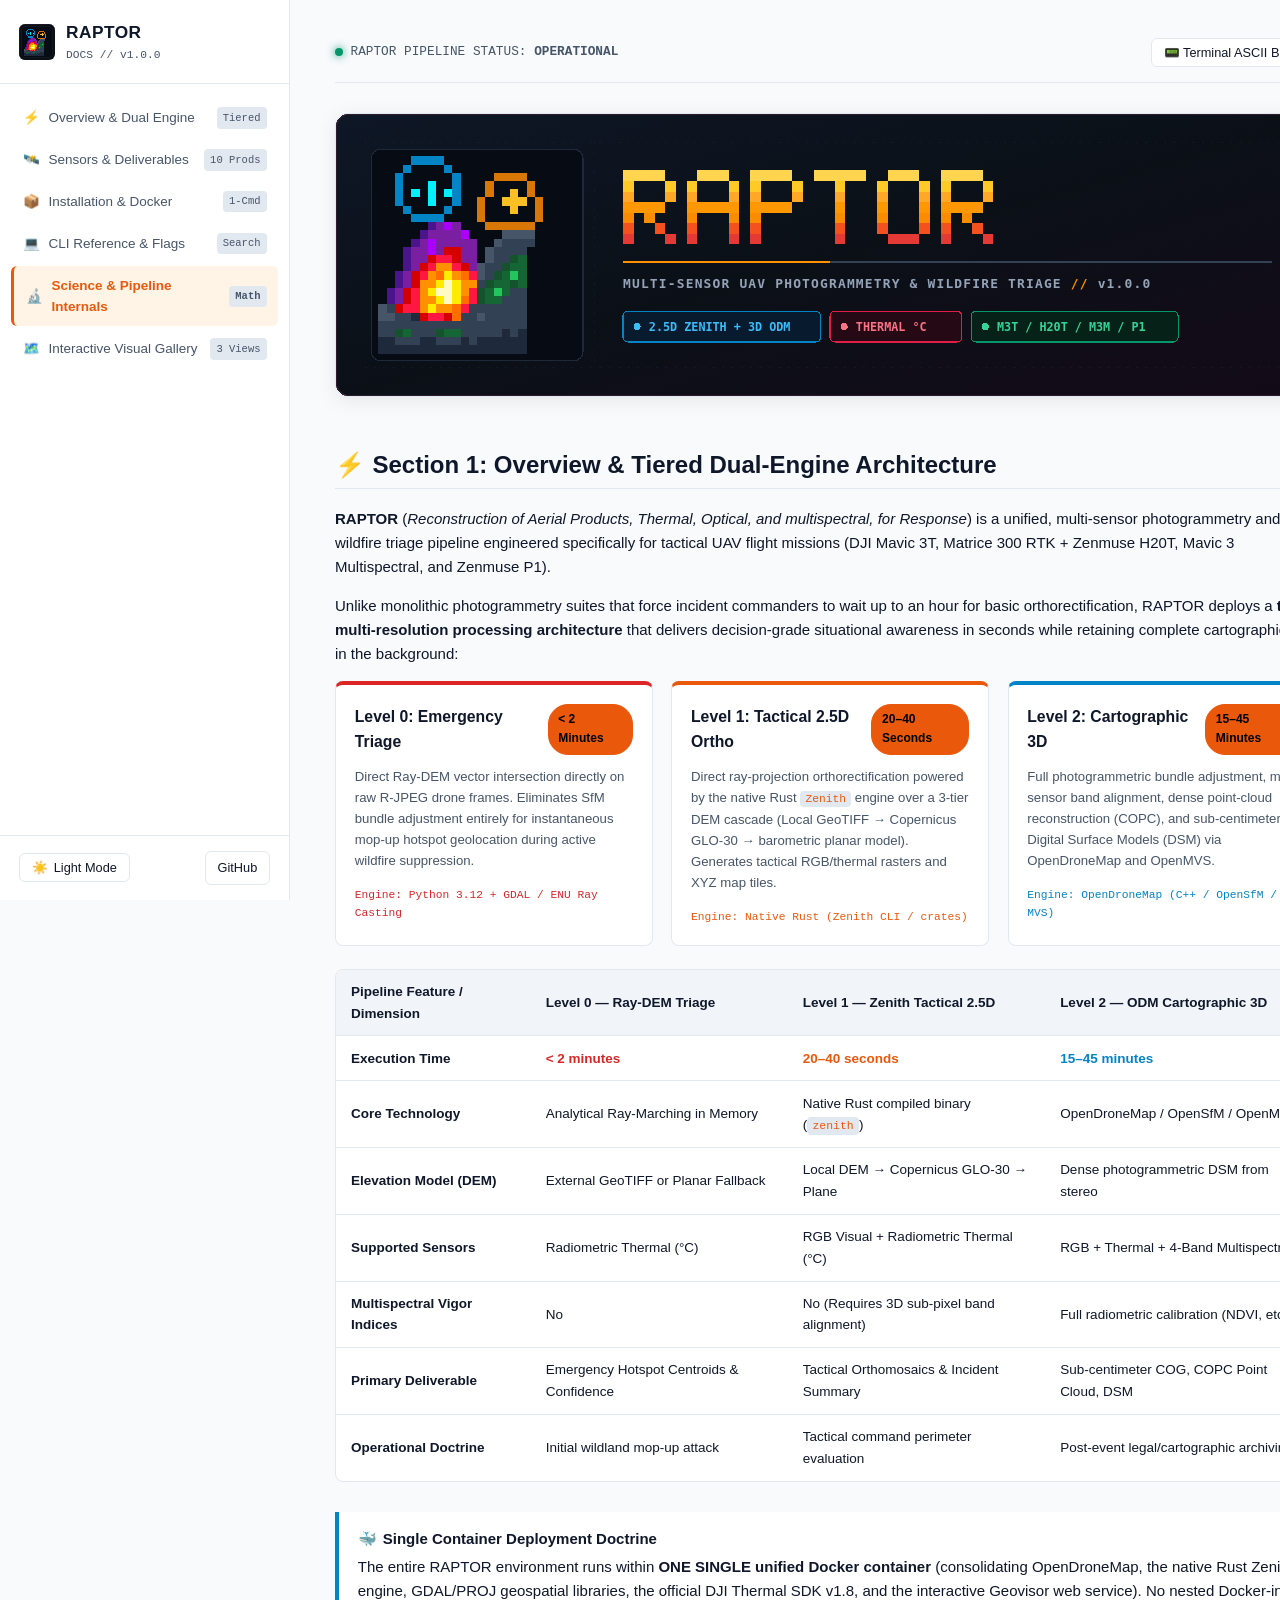
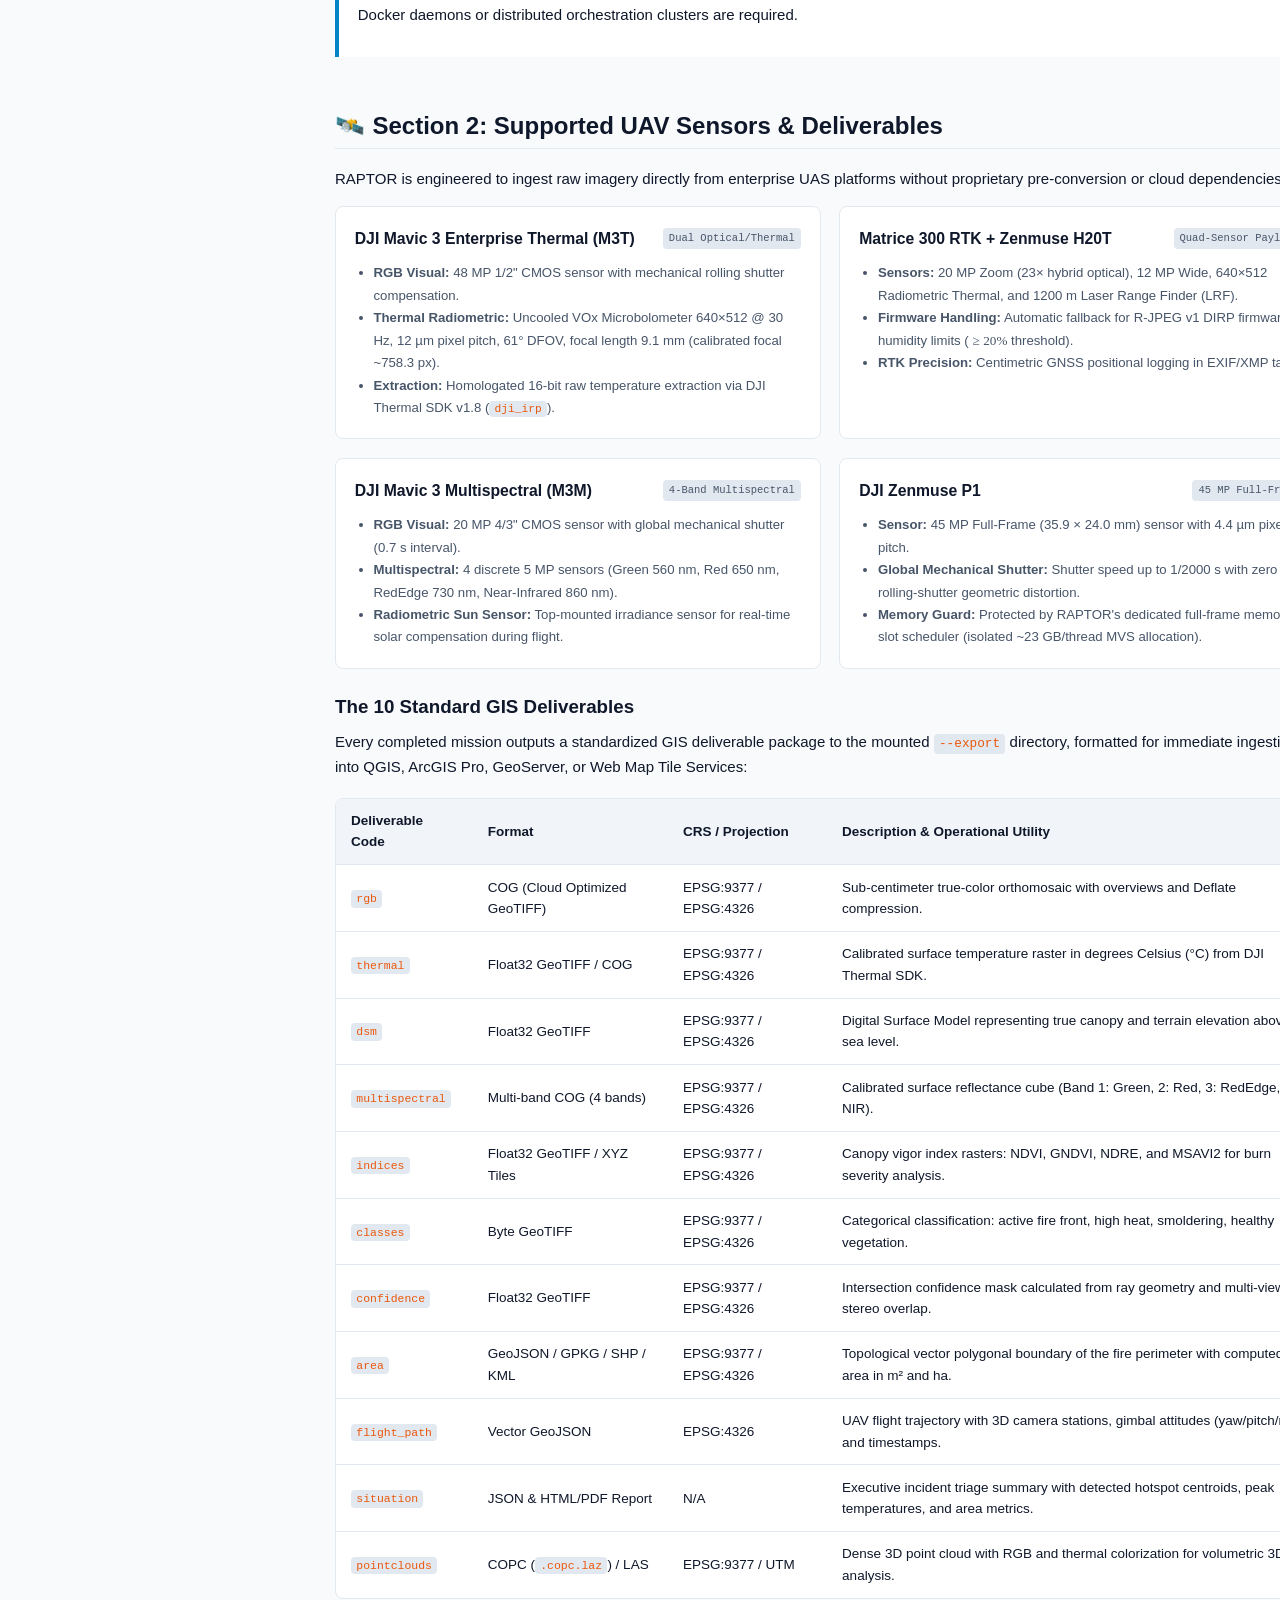
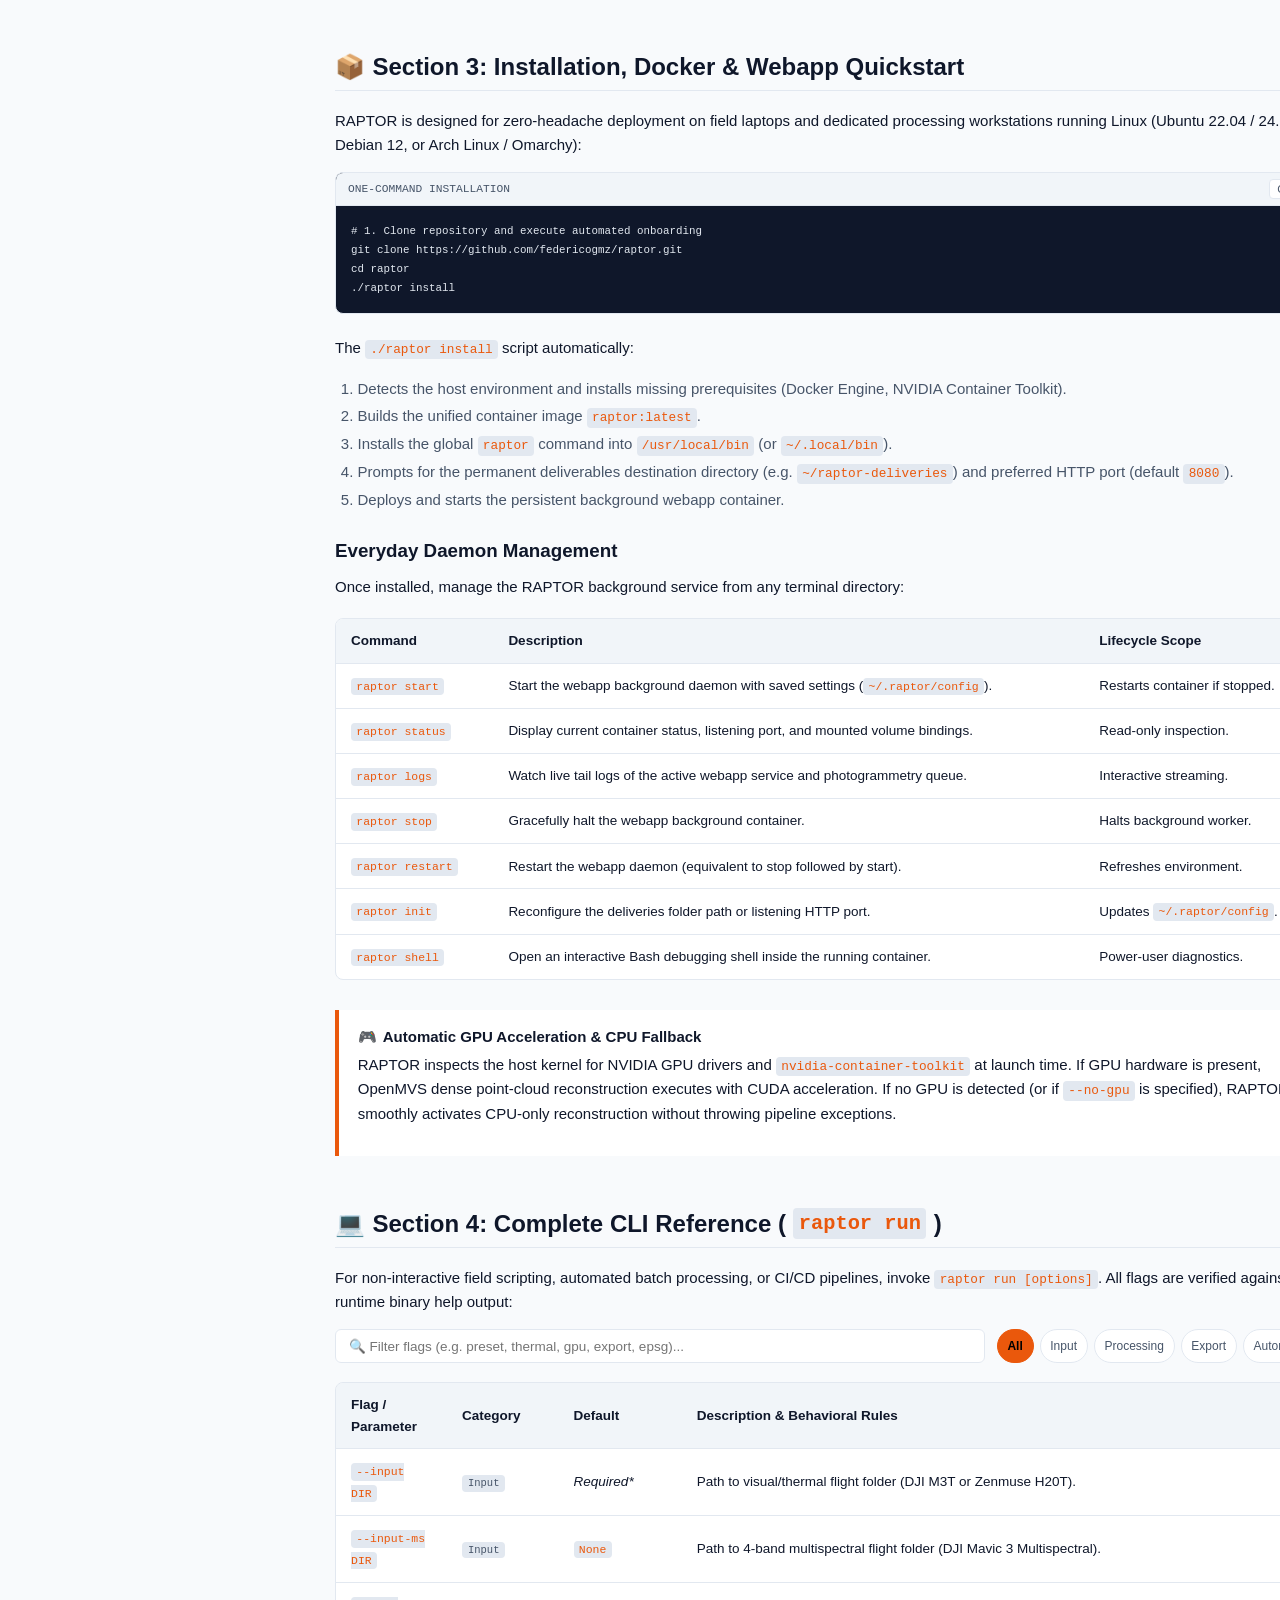
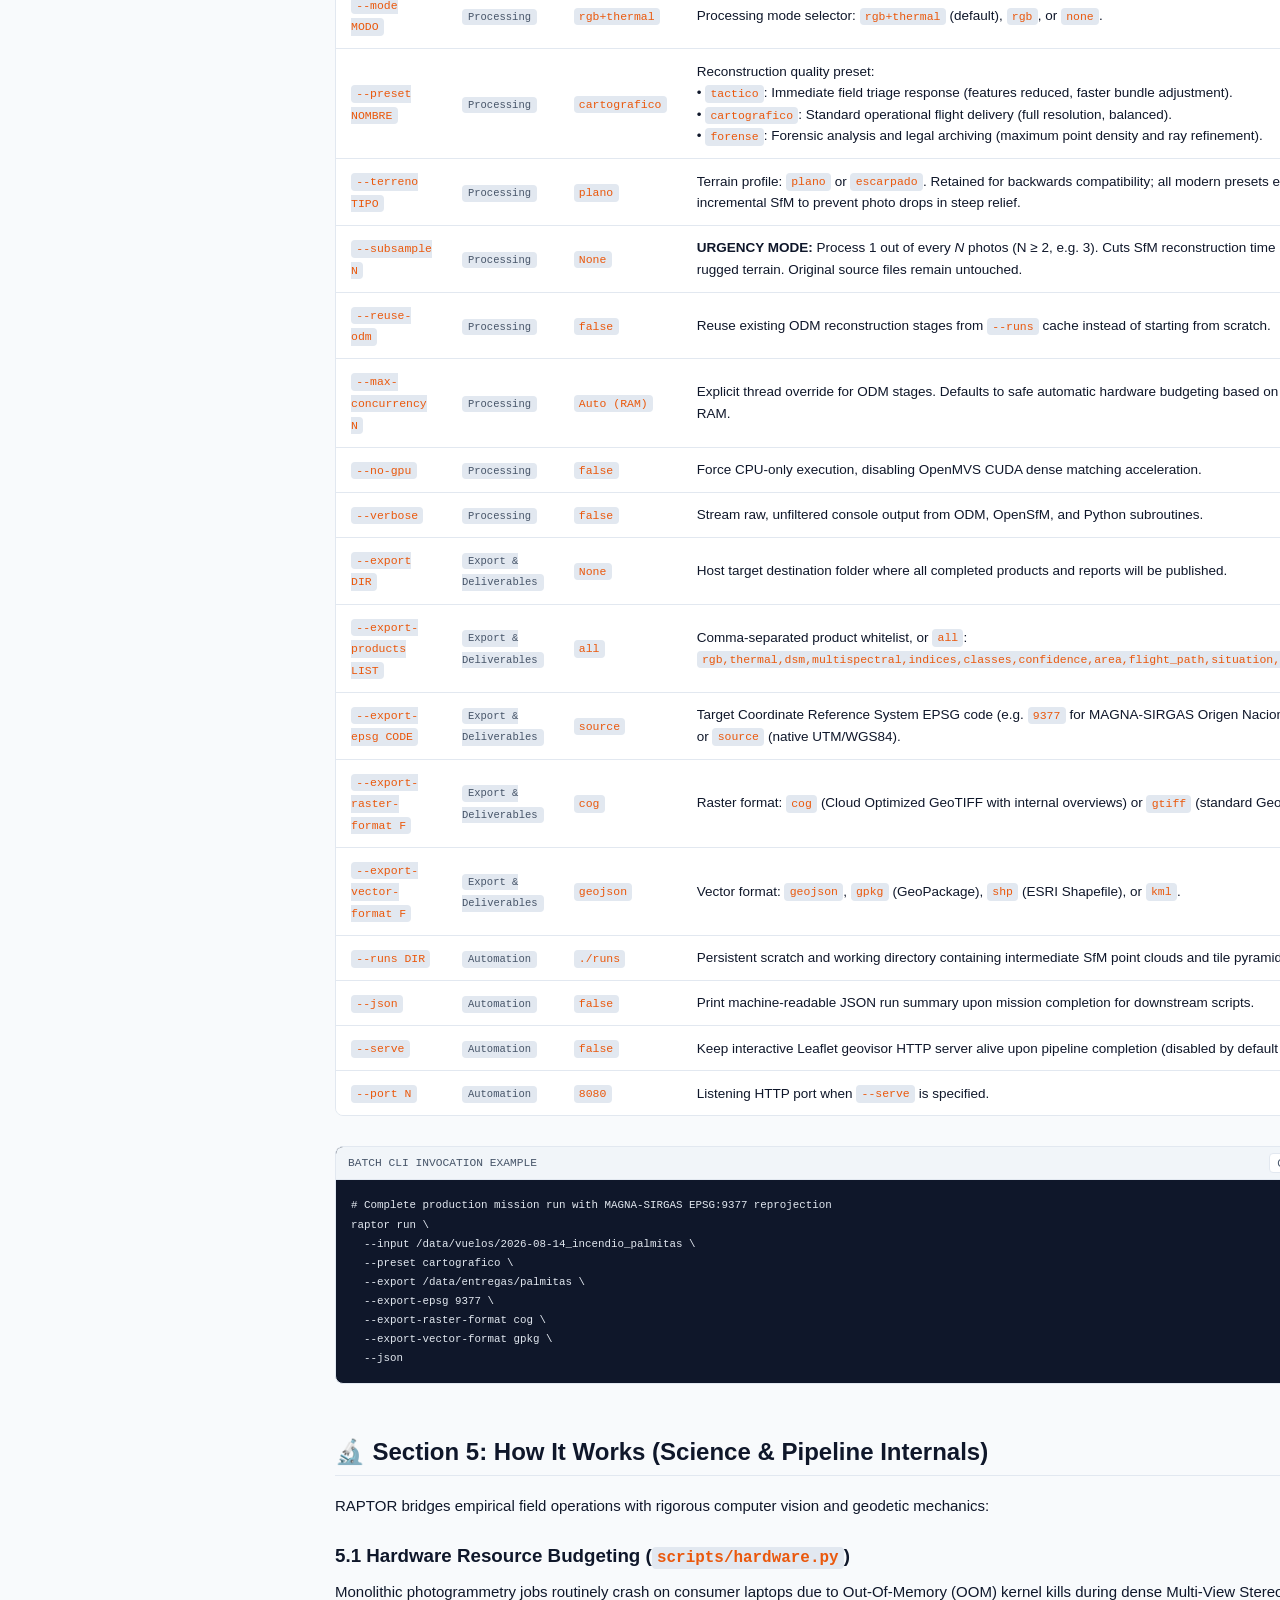
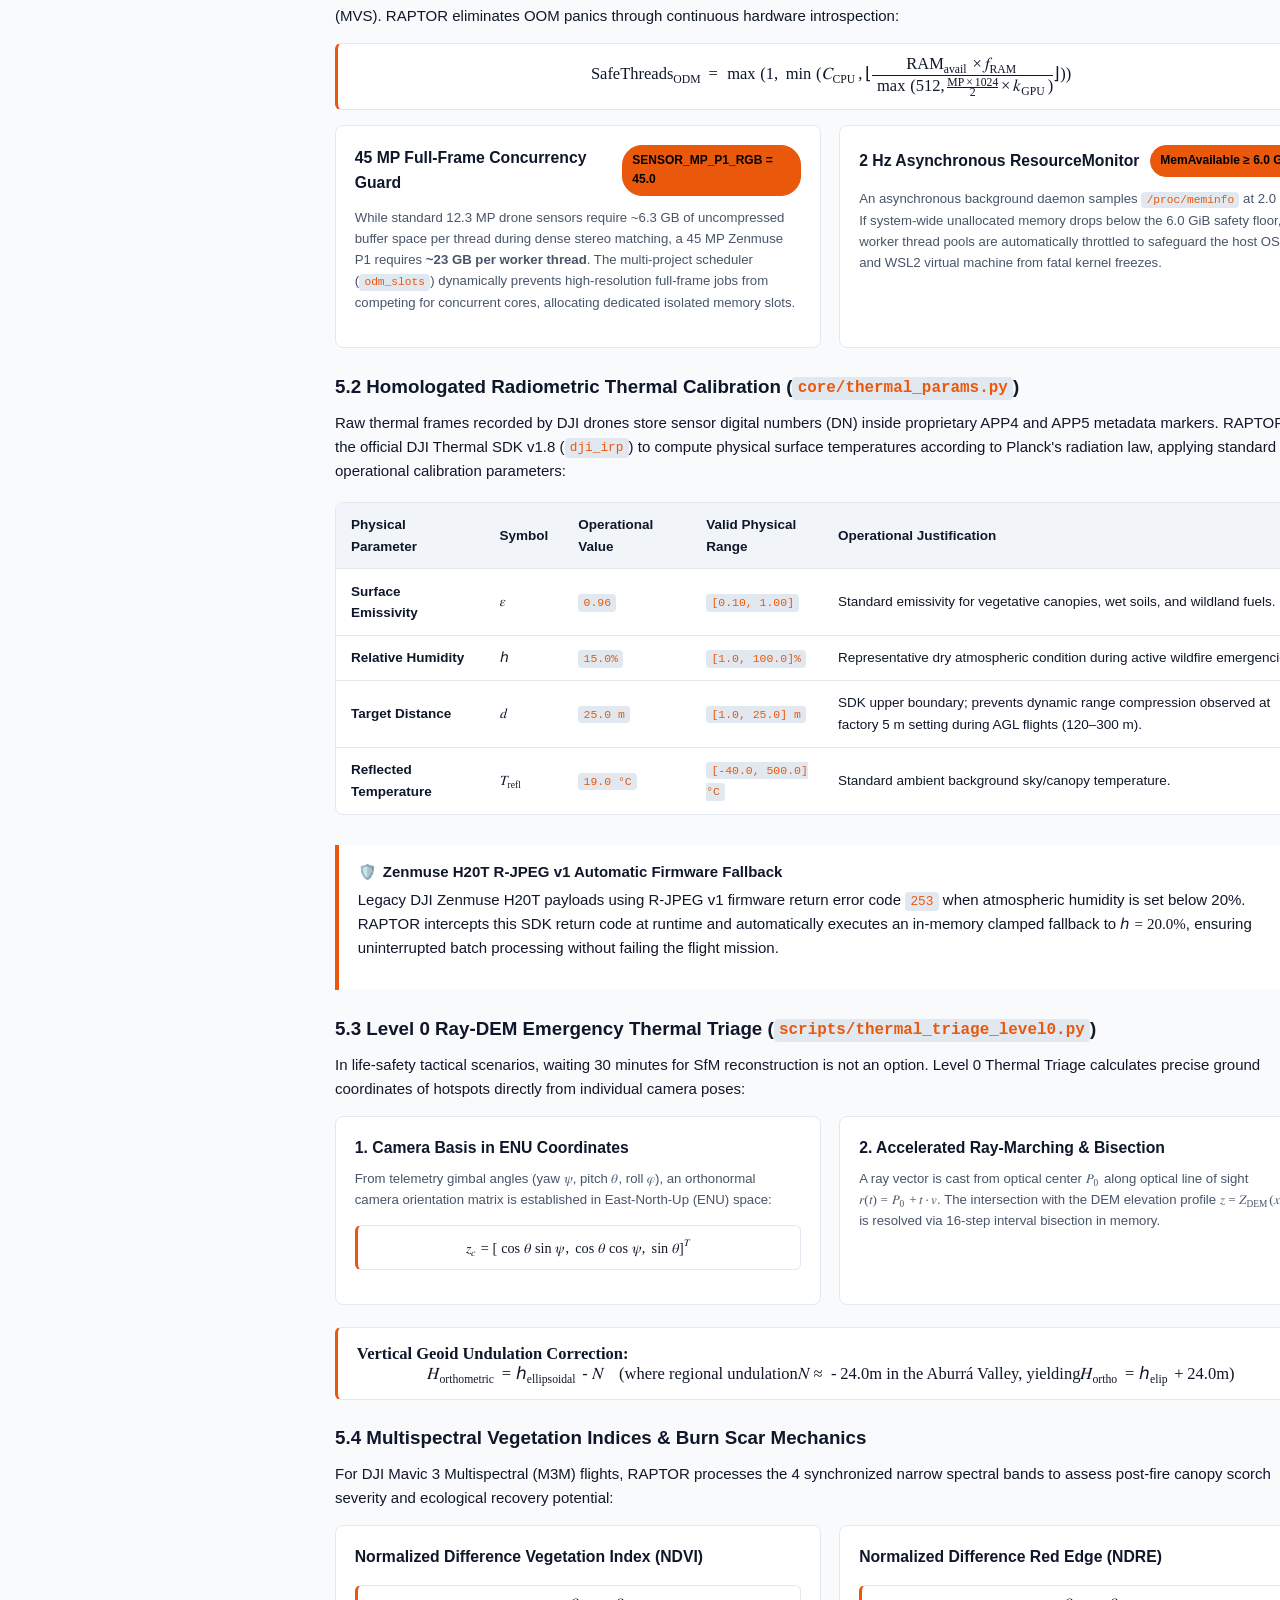
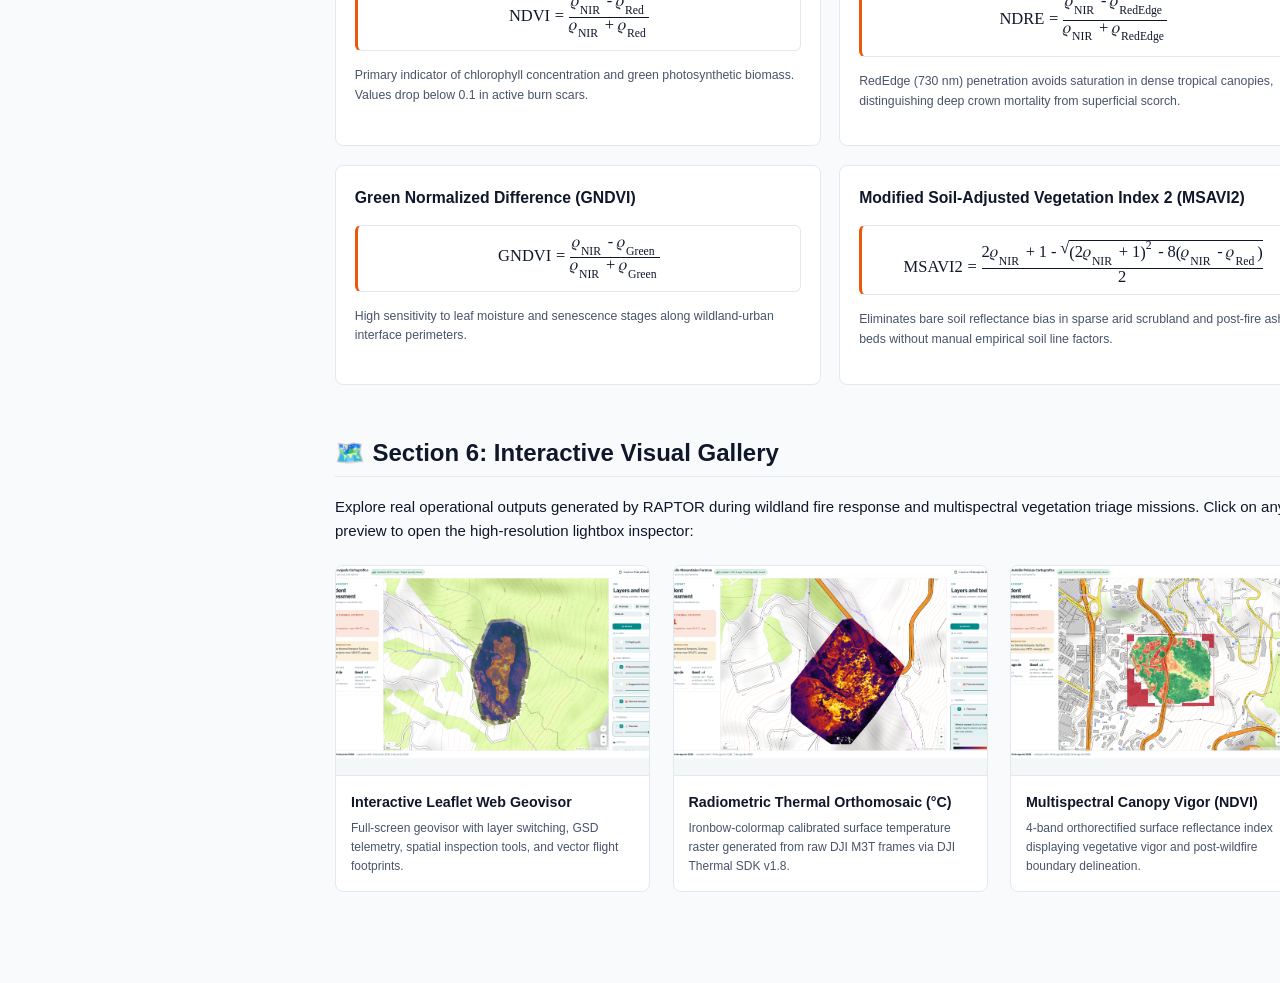
==== docs/index.html @ 7b0ccd01 "feat(docs): add pixel-art SVG/ASCII branding and interactive GitHub Pages documentation site" ====
<!DOCTYPE html>
<html lang="en" data-theme="dark">
<head>
  <meta charset="UTF-8">
  <meta name="viewport" content="width=device-width, initial-scale=1.0">
  <title>RAPTOR Documentation // Multi-Sensor UAV Photogrammetry &amp; Wildfire Triage</title>
  <meta name="description" content="Publication-grade documentation for RAPTOR: Tiered dual-engine UAV photogrammetry (2.5D Zenith &amp; 3D ODM) for thermal triage, multispectral indices, and cartographic deliverables.">
  <link rel="icon" type="image/svg+xml" href="./assets/icon.svg">

  <!-- OpenGraph Metadata -->
  <meta property="og:title" content="RAPTOR Photogrammetry &amp; Wildfire Triage Pipeline">
  <meta property="og:description" content="Tiered photogrammetry pipeline: Level 0 Triage (<2 min), Level 1 Tactical 2.5D Zenith (30s), Level 2 Cartographic 3D ODM (15-45 min).">
  <meta property="og:image" content="./assets/logo.svg">
  <meta property="og:type" content="website">

  <!-- Prevent Theme FOUC -->
  <script>
    (function() {
      const savedTheme = localStorage.getItem('raptor-theme');
      if (savedTheme === 'light' || savedTheme === 'dark') {
        document.documentElement.setAttribute('data-theme', savedTheme);
      } else if (window.matchMedia && window.matchMedia('(prefers-color-scheme: light)').matches) {
        document.documentElement.setAttribute('data-theme', 'light');
      }
    })();
  </script>

  <style>
    /* CSS Variables & Design System */
    :root[data-theme="dark"] {
      --bg: #0b1017;
      --bg-surface: #111827;
      --bg-surface-elevated: #1a2436;
      --bg-code: #070c14;
      --border: #243042;
      --border-accent: #ff9100;
      --border-focus: #38bdf8;
      --text: #f1f5f9;
      --text-muted: #94a3b8;
      --text-dim: #64748b;
      --accent-orange: #ff9100;
      --accent-crimson: #ff1744;
      --accent-cyan: #38bdf8;
      --accent-green: #10b981;
      --accent-purple: #c084fc;
      --badge-bg: #1e293b;
      --shadow: 0 4px 20px rgba(0, 0, 0, 0.4);
    }
    :root[data-theme="light"] {
      --bg: #f8fafc;
      --bg-surface: #ffffff;
      --bg-surface-elevated: #f1f5f9;
      --bg-code: #0f172a;
      --border: #e2e8f0;
      --border-accent: #ea580c;
      --border-focus: #0284c7;
      --text: #0f172a;
      --text-muted: #475569;
      --text-dim: #94a3b8;
      --accent-orange: #ea580c;
      --accent-crimson: #dc2626;
      --accent-cyan: #0284c7;
      --accent-green: #059669;
      --accent-purple: #9333ea;
      --badge-bg: #e2e8f0;
      --shadow: 0 4px 20px rgba(0, 0, 0, 0.08);
    }

    * { box-sizing: border-box; margin: 0; padding: 0; }
    html { scroll-behavior: smooth; font-size: 15px; }
    body {
      background-color: var(--bg);
      color: var(--text);
      font-family: -apple-system, BlinkMacSystemFont, "Segoe UI", Roboto, Helvetica, Arial, sans-serif;
      line-height: 1.6;
      display: flex;
      min-height: 100vh;
      transition: background-color 0.2s ease, color 0.2s ease;
    }

    /* Layout */
    .sidebar {
      width: 290px;
      flex-shrink: 0;
      background: var(--bg-surface);
      border-right: 1px solid var(--border);
      position: sticky;
      top: 0;
      height: 100vh;
      overflow-y: auto;
      display: flex;
      flex-direction: column;
      z-index: 100;
    }
    .sidebar-header {
      padding: 1.25rem;
      border-bottom: 1px solid var(--border);
      display: flex;
      align-items: center;
      gap: 0.75rem;
    }
    .sidebar-logo { width: 36px; height: 36px; border-radius: 6px; }
    .sidebar-title { font-weight: 800; font-size: 1.15rem; letter-spacing: 0.5px; }
    .sidebar-subtitle { font-size: 0.75rem; color: var(--text-muted); font-family: monospace; }
    
    .nav-links { list-style: none; padding: 1rem 0.75rem; flex-grow: 1; }
    .nav-item { margin-bottom: 0.25rem; }
    .nav-link {
      display: flex;
      align-items: center;
      gap: 0.6rem;
      padding: 0.55rem 0.75rem;
      color: var(--text-muted);
      text-decoration: none;
      border-radius: 6px;
      font-size: 0.9rem;
      font-weight: 500;
      transition: all 0.15s ease;
    }
    .nav-link:hover { color: var(--text); background: var(--bg-surface-elevated); }
    .nav-link.active {
      color: var(--accent-orange);
      background: rgba(255, 145, 0, 0.1);
      font-weight: 600;
      border-left: 3px solid var(--accent-orange);
    }
    .nav-badge {
      margin-left: auto;
      font-size: 0.7rem;
      font-family: monospace;
      padding: 0.15rem 0.4rem;
      border-radius: 4px;
      background: var(--badge-bg);
      color: var(--text-muted);
    }

    .sidebar-footer {
      padding: 1rem 1.25rem;
      border-top: 1px solid var(--border);
      display: flex;
      align-items: center;
      justify-content: space-between;
    }

    .main-content {
      flex-grow: 1;
      max-width: 1080px;
      padding: 2.5rem 3rem 5rem;
      margin: 0 auto;
    }

    /* Top Navigation bar */
    .top-toolbar {
      display: flex;
      justify-content: space-between;
      align-items: center;
      margin-bottom: 2rem;
      padding-bottom: 1rem;
      border-bottom: 1px solid var(--border);
    }
    .status-indicator {
      display: flex;
      align-items: center;
      gap: 0.5rem;
      font-size: 0.85rem;
      font-family: monospace;
      color: var(--text-muted);
    }
    .status-dot {
      width: 8px;
      height: 8px;
      border-radius: 50%;
      background: var(--accent-green);
      box-shadow: 0 0 8px var(--accent-green);
    }
    .btn-group { display: flex; gap: 0.5rem; }
    .btn {
      padding: 0.4rem 0.8rem;
      font-size: 0.85rem;
      border-radius: 6px;
      border: 1px solid var(--border);
      background: var(--bg-surface);
      color: var(--text);
      cursor: pointer;
      display: inline-flex;
      align-items: center;
      gap: 0.4rem;
      font-family: inherit;
      transition: all 0.15s ease;
    }
    .btn:hover { background: var(--bg-surface-elevated); border-color: var(--text-muted); }
    .btn-primary { background: var(--accent-orange); color: #000; border-color: var(--accent-orange); font-weight: 600; }
    .btn-primary:hover { background: #ffaa33; }

    /* Hero Section */
    .hero-banner {
      margin-bottom: 2.5rem;
      position: relative;
    }
    .hero-view-switcher {
      position: absolute;
      top: 12px;
      right: 12px;
      z-index: 10;
    }
    .hero-svg-container img {
      width: 100%;
      height: auto;
      border-radius: 12px;
      border: 1px solid var(--border);
      display: block;
      box-shadow: var(--shadow);
    }
    .hero-ascii-container {
      display: none;
      background: var(--bg-code);
      color: #38bdf8;
      border-radius: 12px;
      padding: 1.25rem;
      border: 1px solid var(--border);
      overflow-x: auto;
      font-family: "JetBrains Mono", ui-monospace, SFMono-Regular, monospace;
      font-size: 0.82rem;
      line-height: 1.25;
      box-shadow: var(--shadow);
    }

    /* Headings & Typography */
    h1, h2, h3, h4 { color: var(--text); font-weight: 700; line-height: 1.3; }
    h1 { font-size: 2.2rem; margin-bottom: 0.5rem; }
    h2 { font-size: 1.6rem; margin-top: 3.5rem; margin-bottom: 1.2rem; padding-bottom: 0.5rem; border-bottom: 1px solid var(--border); display: flex; align-items: center; gap: 0.5rem; }
    h3 { font-size: 1.25rem; margin-top: 1.75rem; margin-bottom: 0.75rem; }
    p { margin-bottom: 1rem; color: var(--text); }
    a { color: var(--accent-cyan); text-decoration: none; }
    a:hover { text-decoration: underline; }

    /* Cards & Grids */
    .grid-2 { display: grid; grid-template-columns: repeat(auto-fit, minmax(320px, 1fr)); gap: 1.25rem; margin-bottom: 1.5rem; }
    .grid-3 { display: grid; grid-template-columns: repeat(auto-fit, minmax(260px, 1fr)); gap: 1.25rem; margin-bottom: 1.5rem; }
    .grid-4 { display: grid; grid-template-columns: repeat(auto-fit, minmax(220px, 1fr)); gap: 1rem; margin-bottom: 1.5rem; }

    .card {
      background: var(--bg-surface);
      border: 1px solid var(--border);
      border-radius: 8px;
      padding: 1.25rem;
      transition: transform 0.15s ease, border-color 0.15s ease;
    }
    .card:hover { border-color: var(--border-accent); }
    .card-header {
      display: flex;
      align-items: center;
      justify-content: space-between;
      margin-bottom: 0.75rem;
    }
    .card-title { font-weight: 700; font-size: 1.05rem; }

    /* Tables */
    .table-container {
      overflow-x: auto;
      margin: 1.25rem 0 2rem;
      border: 1px solid var(--border);
      border-radius: 8px;
      background: var(--bg-surface);
    }
    table { width: 100%; border-collapse: collapse; text-align: left; font-size: 0.9rem; }
    th {
      background: var(--bg-surface-elevated);
      color: var(--text);
      font-weight: 600;
      padding: 0.75rem 1rem;
      border-bottom: 1px solid var(--border);
    }
    td { padding: 0.75rem 1rem; border-bottom: 1px solid var(--border); color: var(--text); }
    tr:last-child td { border-bottom: none; }
    tr:hover td { background: rgba(255, 145, 0, 0.03); }

    /* Code Blocks & Terminal */
    .code-block {
      background: var(--bg-code);
      border: 1px solid var(--border);
      border-radius: 8px;
      margin: 1rem 0 1.5rem;
      overflow: hidden;
      position: relative;
    }
    .code-header {
      background: var(--bg-surface-elevated);
      padding: 0.4rem 0.8rem;
      display: flex;
      justify-content: space-between;
      align-items: center;
      border-bottom: 1px solid var(--border);
      font-family: monospace;
      font-size: 0.75rem;
      color: var(--text-muted);
    }
    pre {
      padding: 1rem;
      overflow-x: auto;
      font-family: "JetBrains Mono", ui-monospace, SFMono-Regular, Menlo, Monaco, Consolas, monospace;
      font-size: 0.85rem;
      line-height: 1.5;
      color: #e2e8f0;
    }
    code {
      font-family: "JetBrains Mono", ui-monospace, SFMono-Regular, Menlo, Monaco, Consolas, monospace;
      font-size: 0.85em;
      background: var(--badge-bg);
      color: var(--accent-orange);
      padding: 0.15rem 0.35rem;
      border-radius: 4px;
    }
    pre code { background: none; color: inherit; padding: 0; }
    .btn-copy {
      padding: 0.2rem 0.5rem;
      font-size: 0.75rem;
      border-radius: 4px;
      border: 1px solid var(--border);
      background: var(--bg-surface);
      color: var(--text-muted);
      cursor: pointer;
    }
    .btn-copy:hover { color: var(--text); border-color: var(--accent-orange); }

    /* Callout Alerts */
    .callout {
      border-left: 4px solid var(--accent-cyan);
      background: var(--bg-surface);
      padding: 1rem 1.25rem;
      border-radius: 0 8px 8px 0;
      margin: 1.25rem 0;
    }
    .callout-warning { border-left-color: var(--accent-orange); }
    .callout-danger { border-left-color: var(--accent-crimson); }
    .callout-title { font-weight: 700; margin-bottom: 0.3rem; display: flex; align-items: center; gap: 0.4rem; }

    /* Interactive CLI Search */
    .cli-filter-bar {
      display: flex;
      flex-wrap: wrap;
      gap: 0.75rem;
      margin-bottom: 1rem;
    }
    .search-input {
      flex-grow: 1;
      min-width: 240px;
      padding: 0.55rem 0.85rem;
      border-radius: 6px;
      border: 1px solid var(--border);
      background: var(--bg-surface);
      color: var(--text);
      font-family: inherit;
      font-size: 0.9rem;
    }
    .search-input:focus { outline: none; border-color: var(--border-focus); }
    .filter-pills { display: flex; gap: 0.4rem; flex-wrap: wrap; }
    .pill {
      padding: 0.35rem 0.65rem;
      font-size: 0.8rem;
      border-radius: 20px;
      border: 1px solid var(--border);
      background: var(--bg-surface);
      color: var(--text-muted);
      cursor: pointer;
      user-select: none;
    }
    .pill.active { background: var(--accent-orange); color: #000; border-color: var(--accent-orange); font-weight: 600; }

    /* Gallery & Lightbox */
    .gallery-grid {
      display: grid;
      grid-template-columns: repeat(auto-fit, minmax(300px, 1fr));
      gap: 1.5rem;
      margin: 1.5rem 0;
    }
    .gallery-card {
      background: var(--bg-surface);
      border: 1px solid var(--border);
      border-radius: 8px;
      overflow: hidden;
      cursor: pointer;
      transition: transform 0.2s ease, box-shadow 0.2s ease;
    }
    .gallery-card:hover { transform: translateY(-3px); box-shadow: var(--shadow); border-color: var(--accent-orange); }
    .gallery-thumb { width: 100%; height: 210px; object-fit: cover; display: block; border-bottom: 1px solid var(--border); }
    .gallery-info { padding: 1rem; }
    .gallery-title { font-weight: 700; font-size: 0.95rem; margin-bottom: 0.3rem; }
    .gallery-desc { font-size: 0.8rem; color: var(--text-muted); }

    /* Lightbox Modal */
    .lightbox-modal {
      display: none;
      position: fixed;
      inset: 0;
      background: rgba(0, 0, 0, 0.92);
      z-index: 999;
      justify-content: center;
      align-items: center;
      padding: 2rem;
    }
    .lightbox-modal.active { display: flex; }
    .lightbox-content { max-width: 90vw; max-height: 85vh; object-fit: contain; border-radius: 6px; box-shadow: 0 0 30px rgba(0,0,0,0.8); }
    .lightbox-close {
      position: absolute;
      top: 1.5rem;
      right: 1.5rem;
      color: #fff;
      font-size: 2rem;
      cursor: pointer;
      background: rgba(255,255,255,0.1);
      border: none;
      width: 44px;
      height: 44px;
      border-radius: 50%;
      display: flex;
      align-items: center;
      justify-content: center;
    }
    .lightbox-nav {
      position: absolute;
      top: 50%;
      transform: translateY(-50%);
      background: rgba(255,255,255,0.1);
      border: none;
      color: #fff;
      font-size: 2rem;
      cursor: pointer;
      width: 50px;
      height: 50px;
      border-radius: 50%;
      display: flex;
      align-items: center;
      justify-content: center;
    }
    .lightbox-prev { left: 1.5rem; }
    .lightbox-next { right: 1.5rem; }

    /* Math Formulas */
    .math-block {
      background: var(--bg-surface);
      border: 1px solid var(--border);
      border-left: 3px solid var(--accent-orange);
      padding: 0.85rem 1.25rem;
      border-radius: 6px;
      margin: 1rem 0;
      font-family: serif;
      font-size: 1.1rem;
      overflow-x: auto;
    }

    /* Responsive */
    @media (max-width: 900px) {
      body { flex-direction: column; }
      .sidebar { width: 100%; height: auto; position: static; }
      .main-content { padding: 1.5rem 1rem; }
    }
  </style>
</head>
<body>

  <!-- Sticky Sidebar Navigation -->
  <aside class="sidebar">
    <div class="sidebar-header">
      <img src="./assets/icon.svg" alt="RAPTOR Icon" class="sidebar-logo">
      <div>
        <div class="sidebar-title">RAPTOR</div>
        <div class="sidebar-subtitle">DOCS // v1.0.0</div>
      </div>
    </div>

    <ul class="nav-links">
      <li class="nav-item"><a href="#overview" class="nav-link active"><span>⚡</span> Overview &amp; Dual Engine <span class="nav-badge">Tiered</span></a></li>
      <li class="nav-item"><a href="#sensors" class="nav-link"><span>🛰️</span> Sensors &amp; Deliverables <span class="nav-badge">10 Prods</span></a></li>
      <li class="nav-item"><a href="#installation" class="nav-link"><span>📦</span> Installation &amp; Docker <span class="nav-badge">1-Cmd</span></a></li>
      <li class="nav-item"><a href="#cli" class="nav-link"><span>💻</span> CLI Reference &amp; Flags <span class="nav-badge">Search</span></a></li>
      <li class="nav-item"><a href="#science" class="nav-link"><span>🔬</span> Science &amp; Pipeline Internals <span class="nav-badge">Math</span></a></li>
      <li class="nav-item"><a href="#gallery" class="nav-link"><span>🗺️</span> Interactive Visual Gallery <span class="nav-badge">3 Views</span></a></li>
    </ul>

    <div class="sidebar-footer">
      <button class="btn" id="theme-toggle" title="Toggle Light/Dark Theme">
        <span id="theme-icon">🌙</span> <span id="theme-text">Dark Mode</span>
      </button>
      <a href="https://github.com/federicogmz/raptor" class="btn" target="_blank" rel="noopener" title="GitHub Repository">
        <span>GitHub</span>
      </a>
    </div>
  </aside>

  <!-- Main Documentation Content -->
  <main class="main-content">

    <!-- Top Status Bar -->
    <div class="top-toolbar">
      <div class="status-indicator">
        <span class="status-dot"></span>
        <span>RAPTOR PIPELINE STATUS: <strong>OPERATIONAL</strong></span>
      </div>
      <div class="btn-group">
        <button class="btn" id="banner-toggle" title="Switch between SVG and ASCII art banner">
          <span>📟 Terminal ASCII Banner</span>
        </button>
      </div>
    </div>

    <!-- Hero Section with Switchable SVG / ASCII Banner -->
    <section class="hero-banner">
      <div class="hero-svg-container" id="hero-svg">
        <img src="./assets/logo.svg" alt="RAPTOR Logo — Multi-Sensor UAV Photogrammetry &amp; Wildfire Triage Pipeline" width="840" height="240">
      </div>
      <div class="hero-ascii-container" id="hero-ascii">
        <pre><code id="ascii-target">+--------------------------------------------------------------------------+
| RAPTOR // MULTI-SENSOR UAV PHOTOGRAMMETRY &amp; WILDFIRE TRIAGE PIPELINE     |
|                                                                          |
|   [SCAN]         ██████╗  █████╗ ██████╗ ████████╗ ██████╗ ██████╗       |
|  +-------+       ██╔══██╗██╔══██╗██╔══██╗╚══██╔══╝██╔═══██╗██╔══██╗      |
|  | +---+ | (Hot) ██████╔╝███████║██████╔╝   ██║   ██║   ██║██████╔╝      |
|  | | c | |  ^ ^  ██╔══██╗██╔══██║██╔═══╝    ██║   ██║   ██║██╔══██╗      |
|  +-+-+-+-+ (deg) ██║  ██║██║  ██║██║        ██║   ╚██████╔╝██║  ██║      |
|    +-----+   ^   ╚═╝  ╚═╝╚═╝  ╚═╝╚═╝        ╚═╝    ╚═════╝ ╚═╝  ╚═╝      |
|   ^^^^ (Fire Front)                                                      |
|  /^^^^\  ###▒▒░░  TIERED PIPELINE ARCHITECTURE:                          |
| /^^^^^^\####▒▒░░  * Level 0: Thermal Triage Ray-DEM (&lt;2 min)             |
| ^^^^^^^^####▒▒░░  * Level 1: Tactical 2.5D Zenith Ortho (20-40 s)        |
| ^^^^^^^^####▒▒░░  * Level 2: Cartographic 3D ODM (15-45 min)             |
+--------------------------------------------------------------------------+</code></pre>
      </div>
    </section>

    <!-- SECTION 1: OVERVIEW & TIERED DUAL-ENGINE ARCHITECTURE -->
    <section id="overview">
      <h2><span>⚡</span> Section 1: Overview &amp; Tiered Dual-Engine Architecture</h2>
      <p>
        <strong>RAPTOR</strong> (<em>Reconstruction of Aerial Products, Thermal, Optical, and multispectral, for Response</em>) is a unified, multi-sensor photogrammetry and wildfire triage pipeline engineered specifically for tactical UAV flight missions (DJI Mavic 3T, Matrice 300 RTK + Zenmuse H20T, Mavic 3 Multispectral, and Zenmuse P1).
      </p>
      <p>
        Unlike monolithic photogrammetry suites that force incident commanders to wait up to an hour for basic orthorectification, RAPTOR deploys a <strong>tiered, multi-resolution processing architecture</strong> that delivers decision-grade situational awareness in seconds while retaining complete cartographic rigor in the background:
      </p>

      <!-- Tier Cards -->
      <div class="grid-3">
        <div class="card" style="border-top: 4px solid var(--accent-crimson);">
          <div class="card-header">
            <span class="card-title">Level 0: Emergency Triage</span>
            <span class="pill active">&lt; 2 Minutes</span>
          </div>
          <p style="font-size: 0.88rem; color: var(--text-muted);">
            Direct Ray-DEM vector intersection directly on raw R-JPEG drone frames. Eliminates SfM bundle adjustment entirely for instantaneous mop-up hotspot geolocation during active wildfire suppression.
          </p>
          <div style="font-size: 0.75rem; font-family: monospace; color: var(--accent-crimson);">
            Engine: Python 3.12 + GDAL / ENU Ray Casting
          </div>
        </div>

        <div class="card" style="border-top: 4px solid var(--accent-orange);">
          <div class="card-header">
            <span class="card-title">Level 1: Tactical 2.5D Ortho</span>
            <span class="pill active">20–40 Seconds</span>
          </div>
          <p style="font-size: 0.88rem; color: var(--text-muted);">
            Direct ray-projection orthorectification powered by the native Rust <code>Zenith</code> engine over a 3-tier DEM cascade (Local GeoTIFF &rarr; Copernicus GLO-30 &rarr; barometric planar model). Generates tactical RGB/thermal rasters and XYZ map tiles.
          </p>
          <div style="font-size: 0.75rem; font-family: monospace; color: var(--accent-orange);">
            Engine: Native Rust (Zenith CLI / crates)
          </div>
        </div>

        <div class="card" style="border-top: 4px solid var(--accent-cyan);">
          <div class="card-header">
            <span class="card-title">Level 2: Cartographic 3D</span>
            <span class="pill active">15–45 Minutes</span>
          </div>
          <p style="font-size: 0.88rem; color: var(--text-muted);">
            Full photogrammetric bundle adjustment, multi-sensor band alignment, dense point-cloud reconstruction (COPC), and sub-centimeter Digital Surface Models (DSM) via OpenDroneMap and OpenMVS.
          </p>
          <div style="font-size: 0.75rem; font-family: monospace; color: var(--accent-cyan);">
            Engine: OpenDroneMap (C++ / OpenSfM / MVS)
          </div>
        </div>
      </div>

      <!-- Engine Comparison Table -->
      <div class="table-container">
        <table>
          <thead>
            <tr>
              <th>Pipeline Feature / Dimension</th>
              <th>Level 0 — Ray-DEM Triage</th>
              <th>Level 1 — Zenith Tactical 2.5D</th>
              <th>Level 2 — ODM Cartographic 3D</th>
            </tr>
          </thead>
          <tbody>
            <tr>
              <td><strong>Execution Time</strong></td>
              <td><span style="color: var(--accent-crimson); font-weight: 700;">&lt; 2 minutes</span></td>
              <td><span style="color: var(--accent-orange); font-weight: 700;">20–40 seconds</span></td>
              <td><span style="color: var(--accent-cyan); font-weight: 700;">15–45 minutes</span></td>
            </tr>
            <tr>
              <td><strong>Core Technology</strong></td>
              <td>Analytical Ray-Marching in Memory</td>
              <td>Native Rust compiled binary (<code>zenith</code>)</td>
              <td>OpenDroneMap / OpenSfM / OpenMVS</td>
            </tr>
            <tr>
              <td><strong>Elevation Model (DEM)</strong></td>
              <td>External GeoTIFF or Planar Fallback</td>
              <td>Local DEM &rarr; Copernicus GLO-30 &rarr; Plane</td>
              <td>Dense photogrammetric DSM from stereo</td>
            </tr>
            <tr>
              <td><strong>Supported Sensors</strong></td>
              <td>Radiometric Thermal (°C)</td>
              <td>RGB Visual + Radiometric Thermal (°C)</td>
              <td>RGB + Thermal + 4-Band Multispectral</td>
            </tr>
            <tr>
              <td><strong>Multispectral Vigor Indices</strong></td>
              <td>No</td>
              <td>No (Requires 3D sub-pixel band alignment)</td>
              <td>Full radiometric calibration (NDVI, etc.)</td>
            </tr>
            <tr>
              <td><strong>Primary Deliverable</strong></td>
              <td>Emergency Hotspot Centroids &amp; Confidence</td>
              <td>Tactical Orthomosaics &amp; Incident Summary</td>
              <td>Sub-centimeter COG, COPC Point Cloud, DSM</td>
            </tr>
            <tr>
              <td><strong>Operational Doctrine</strong></td>
              <td>Initial wildland mop-up attack</td>
              <td>Tactical command perimeter evaluation</td>
              <td>Post-event legal/cartographic archiving</td>
            </tr>
          </tbody>
        </table>
      </div>

      <div class="callout">
        <div class="callout-title"><span>🐳</span> Single Container Deployment Doctrine</div>
        <p>
          The entire RAPTOR environment runs within <strong>ONE SINGLE unified Docker container</strong> (consolidating OpenDroneMap, the native Rust Zenith engine, GDAL/PROJ geospatial libraries, the official DJI Thermal SDK v1.8, and the interactive Geovisor web service). No nested Docker-in-Docker daemons or distributed orchestration clusters are required.
        </p>
      </div>
    </section>

    <!-- SECTION 2: SUPPORTED SENSORS & DELIVERABLES -->
    <section id="sensors">
      <h2><span>🛰️</span> Section 2: Supported UAV Sensors &amp; Deliverables</h2>
      <p>
        RAPTOR is engineered to ingest raw imagery directly from enterprise UAS platforms without proprietary pre-conversion or cloud dependencies:
      </p>

      <div class="grid-2">
        <div class="card">
          <div class="card-header">
            <span class="card-title">DJI Mavic 3 Enterprise Thermal (M3T)</span>
            <span class="nav-badge">Dual Optical/Thermal</span>
          </div>
          <ul style="padding-left: 1.25rem; font-size: 0.88rem; color: var(--text-muted); line-height: 1.7;">
            <li><strong>RGB Visual:</strong> 48 MP 1/2" CMOS sensor with mechanical rolling shutter compensation.</li>
            <li><strong>Thermal Radiometric:</strong> Uncooled VOx Microbolometer 640&times;512 @ 30 Hz, 12 &micro;m pixel pitch, 61&deg; DFOV, focal length 9.1 mm (calibrated focal ~758.3 px).</li>
            <li><strong>Extraction:</strong> Homologated 16-bit raw temperature extraction via DJI Thermal SDK v1.8 (<code>dji_irp</code>).</li>
          </ul>
        </div>

        <div class="card">
          <div class="card-header">
            <span class="card-title">Matrice 300 RTK + Zenmuse H20T</span>
            <span class="nav-badge">Quad-Sensor Payload</span>
          </div>
          <ul style="padding-left: 1.25rem; font-size: 0.88rem; color: var(--text-muted); line-height: 1.7;">
            <li><strong>Sensors:</strong> 20 MP Zoom (23&times; hybrid optical), 12 MP Wide, 640&times;512 Radiometric Thermal, and 1200 m Laser Range Finder (LRF).</li>
            <li><strong>Firmware Handling:</strong> Automatic fallback for R-JPEG v1 DIRP firmware humidity limits (<math><mo>&ge;</mo><mn>20</mn><mo>%</mo></math> threshold).</li>
            <li><strong>RTK Precision:</strong> Centimetric GNSS positional logging in EXIF/XMP tags.</li>
          </ul>
        </div>

        <div class="card">
          <div class="card-header">
            <span class="card-title">DJI Mavic 3 Multispectral (M3M)</span>
            <span class="nav-badge">4-Band Multispectral</span>
          </div>
          <ul style="padding-left: 1.25rem; font-size: 0.88rem; color: var(--text-muted); line-height: 1.7;">
            <li><strong>RGB Visual:</strong> 20 MP 4/3" CMOS sensor with global mechanical shutter (0.7 s interval).</li>
            <li><strong>Multispectral:</strong> 4 discrete 5 MP sensors (Green 560 nm, Red 650 nm, RedEdge 730 nm, Near-Infrared 860 nm).</li>
            <li><strong>Radiometric Sun Sensor:</strong> Top-mounted irradiance sensor for real-time solar compensation during flight.</li>
          </ul>
        </div>

        <div class="card">
          <div class="card-header">
            <span class="card-title">DJI Zenmuse P1</span>
            <span class="nav-badge">45 MP Full-Frame</span>
          </div>
          <ul style="padding-left: 1.25rem; font-size: 0.88rem; color: var(--text-muted); line-height: 1.7;">
            <li><strong>Sensor:</strong> 45 MP Full-Frame (35.9 &times; 24.0 mm) sensor with 4.4 &micro;m pixel pitch.</li>
            <li><strong>Global Mechanical Shutter:</strong> Shutter speed up to 1/2000 s with zero rolling-shutter geometric distortion.</li>
            <li><strong>Memory Guard:</strong> Protected by RAPTOR's dedicated full-frame memory slot scheduler (isolated ~23 GB/thread MVS allocation).</li>
          </ul>
        </div>
      </div>

      <h3>The 10 Standard GIS Deliverables</h3>
      <p>
        Every completed mission outputs a standardized GIS deliverable package to the mounted <code>--export</code> directory, formatted for immediate ingestion into QGIS, ArcGIS Pro, GeoServer, or Web Map Tile Services:
      </p>

      <div class="table-container">
        <table>
          <thead>
            <tr>
              <th>Deliverable Code</th>
              <th>Format</th>
              <th>CRS / Projection</th>
              <th>Description &amp; Operational Utility</th>
            </tr>
          </thead>
          <tbody>
            <tr>
              <td><code>rgb</code></td>
              <td>COG (Cloud Optimized GeoTIFF)</td>
              <td>EPSG:9377 / EPSG:4326</td>
              <td>Sub-centimeter true-color orthomosaic with overviews and Deflate compression.</td>
            </tr>
            <tr>
              <td><code>thermal</code></td>
              <td>Float32 GeoTIFF / COG</td>
              <td>EPSG:9377 / EPSG:4326</td>
              <td>Calibrated surface temperature raster in degrees Celsius (&deg;C) from DJI Thermal SDK.</td>
            </tr>
            <tr>
              <td><code>dsm</code></td>
              <td>Float32 GeoTIFF</td>
              <td>EPSG:9377 / EPSG:4326</td>
              <td>Digital Surface Model representing true canopy and terrain elevation above sea level.</td>
            </tr>
            <tr>
              <td><code>multispectral</code></td>
              <td>Multi-band COG (4 bands)</td>
              <td>EPSG:9377 / EPSG:4326</td>
              <td>Calibrated surface reflectance cube (Band 1: Green, 2: Red, 3: RedEdge, 4: NIR).</td>
            </tr>
            <tr>
              <td><code>indices</code></td>
              <td>Float32 GeoTIFF / XYZ Tiles</td>
              <td>EPSG:9377 / EPSG:4326</td>
              <td>Canopy vigor index rasters: NDVI, GNDVI, NDRE, and MSAVI2 for burn severity analysis.</td>
            </tr>
            <tr>
              <td><code>classes</code></td>
              <td>Byte GeoTIFF</td>
              <td>EPSG:9377 / EPSG:4326</td>
              <td>Categorical classification: active fire front, high heat, smoldering, healthy vegetation.</td>
            </tr>
            <tr>
              <td><code>confidence</code></td>
              <td>Float32 GeoTIFF</td>
              <td>EPSG:9377 / EPSG:4326</td>
              <td>Intersection confidence mask calculated from ray geometry and multi-view stereo overlap.</td>
            </tr>
            <tr>
              <td><code>area</code></td>
              <td>GeoJSON / GPKG / SHP / KML</td>
              <td>EPSG:9377 / EPSG:4326</td>
              <td>Topological vector polygonal boundary of the fire perimeter with computed area in m&sup2; and ha.</td>
            </tr>
            <tr>
              <td><code>flight_path</code></td>
              <td>Vector GeoJSON</td>
              <td>EPSG:4326</td>
              <td>UAV flight trajectory with 3D camera stations, gimbal attitudes (yaw/pitch/roll), and timestamps.</td>
            </tr>
            <tr>
              <td><code>situation</code></td>
              <td>JSON &amp; HTML/PDF Report</td>
              <td>N/A</td>
              <td>Executive incident triage summary with detected hotspot centroids, peak temperatures, and area metrics.</td>
            </tr>
            <tr>
              <td><code>pointclouds</code></td>
              <td>COPC (<code>.copc.laz</code>) / LAS</td>
              <td>EPSG:9377 / UTM</td>
              <td>Dense 3D point cloud with RGB and thermal colorization for volumetric 3D analysis.</td>
            </tr>
          </tbody>
        </table>
      </div>
    </section>

    <!-- SECTION 3: INSTALLATION & WEBAPP QUICKSTART -->
    <section id="installation">
      <h2><span>📦</span> Section 3: Installation, Docker &amp; Webapp Quickstart</h2>
      <p>
        RAPTOR is designed for zero-headache deployment on field laptops and dedicated processing workstations running Linux (Ubuntu 22.04 / 24.04, Debian 12, or Arch Linux / Omarchy):
      </p>

      <div class="code-block">
        <div class="code-header">
          <span>ONE-COMMAND INSTALLATION</span>
          <button class="btn-copy" onclick="copyCode(this)">Copy</button>
        </div>
        <pre><code># 1. Clone repository and execute automated onboarding
git clone https://github.com/federicogmz/raptor.git
cd raptor
./raptor install</code></pre>
      </div>

      <p>
        The <code>./raptor install</code> script automatically:
      </p>
      <ol style="padding-left: 1.5rem; margin-bottom: 1rem; color: var(--text-muted); line-height: 1.8;">
        <li>Detects the host environment and installs missing prerequisites (Docker Engine, NVIDIA Container Toolkit).</li>
        <li>Builds the unified container image <code>raptor:latest</code>.</li>
        <li>Installs the global <code>raptor</code> command into <code>/usr/local/bin</code> (or <code>~/.local/bin</code>).</li>
        <li>Prompts for the permanent deliverables destination directory (e.g. <code>~/raptor-deliveries</code>) and preferred HTTP port (default <code>8080</code>).</li>
        <li>Deploys and starts the persistent background webapp container.</li>
      </ol>

      <h3>Everyday Daemon Management</h3>
      <p>
        Once installed, manage the RAPTOR background service from any terminal directory:
      </p>

      <div class="table-container">
        <table>
          <thead>
            <tr>
              <th>Command</th>
              <th>Description</th>
              <th>Lifecycle Scope</th>
            </tr>
          </thead>
          <tbody>
            <tr>
              <td><code>raptor start</code></td>
              <td>Start the webapp background daemon with saved settings (<code>~/.raptor/config</code>).</td>
              <td>Restarts container if stopped.</td>
            </tr>
            <tr>
              <td><code>raptor status</code></td>
              <td>Display current container status, listening port, and mounted volume bindings.</td>
              <td>Read-only inspection.</td>
            </tr>
            <tr>
              <td><code>raptor logs</code></td>
              <td>Watch live tail logs of the active webapp service and photogrammetry queue.</td>
              <td>Interactive streaming.</td>
            </tr>
            <tr>
              <td><code>raptor stop</code></td>
              <td>Gracefully halt the webapp background container.</td>
              <td>Halts background worker.</td>
            </tr>
            <tr>
              <td><code>raptor restart</code></td>
              <td>Restart the webapp daemon (equivalent to stop followed by start).</td>
              <td>Refreshes environment.</td>
            </tr>
            <tr>
              <td><code>raptor init</code></td>
              <td>Reconfigure the deliveries folder path or listening HTTP port.</td>
              <td>Updates <code>~/.raptor/config</code>.</td>
            </tr>
            <tr>
              <td><code>raptor shell</code></td>
              <td>Open an interactive Bash debugging shell inside the running container.</td>
              <td>Power-user diagnostics.</td>
            </tr>
          </tbody>
        </table>
      </div>

      <div class="callout callout-warning">
        <div class="callout-title"><span>🎮</span> Automatic GPU Acceleration &amp; CPU Fallback</div>
        <p>
          RAPTOR inspects the host kernel for NVIDIA GPU drivers and <code>nvidia-container-toolkit</code> at launch time. If GPU hardware is present, OpenMVS dense point-cloud reconstruction executes with CUDA acceleration. If no GPU is detected (or if <code>--no-gpu</code> is specified), RAPTOR smoothly activates CPU-only reconstruction without throwing pipeline exceptions.
        </p>
      </div>
    </section>

    <!-- SECTION 4: COMPLETE CLI REFERENCE -->
    <section id="cli">
      <h2><span>💻</span> Section 4: Complete CLI Reference (<code>raptor run</code>)</h2>
      <p>
        For non-interactive field scripting, automated batch processing, or CI/CD pipelines, invoke <code>raptor run [options]</code>. All flags are verified against the runtime binary help output:
      </p>

      <!-- Live Search & Filter Bar -->
      <div class="cli-filter-bar">
        <input type="text" id="cli-search" class="search-input" placeholder="🔍 Filter flags (e.g. preset, thermal, gpu, export, epsg)..." oninput="filterFlags()">
        <div class="filter-pills">
          <button class="pill active" data-cat="all" onclick="setCategoryFilter('all', this)">All</button>
          <button class="pill" data-cat="Input" onclick="setCategoryFilter('Input', this)">Input</button>
          <button class="pill" data-cat="Processing" onclick="setCategoryFilter('Processing', this)">Processing</button>
          <button class="pill" data-cat="Export &amp; Deliverables" onclick="setCategoryFilter('Export &amp; Deliverables', this)">Export</button>
          <button class="pill" data-cat="Automation" onclick="setCategoryFilter('Automation', this)">Automation</button>
        </div>
      </div>

      <!-- Filterable Flags Table -->
      <div class="table-container">
        <table id="flags-table">
          <thead>
            <tr>
              <th>Flag / Parameter</th>
              <th>Category</th>
              <th>Default</th>
              <th>Description &amp; Behavioral Rules</th>
            </tr>
          </thead>
          <tbody id="flags-tbody">
            <!-- Dynamically populated or static fallback -->
            <tr data-cat="Input">
              <td><code>--input DIR</code></td>
              <td><span class="nav-badge">Input</span></td>
              <td><em>Required*</em></td>
              <td>Path to visual/thermal flight folder (DJI M3T or Zenmuse H20T).</td>
            </tr>
            <tr data-cat="Input">
              <td><code>--input-ms DIR</code></td>
              <td><span class="nav-badge">Input</span></td>
              <td><code>None</code></td>
              <td>Path to 4-band multispectral flight folder (DJI Mavic 3 Multispectral).</td>
            </tr>
            <tr data-cat="Processing">
              <td><code>--mode MODO</code></td>
              <td><span class="nav-badge">Processing</span></td>
              <td><code>rgb+thermal</code></td>
              <td>Processing mode selector: <code>rgb+thermal</code> (default), <code>rgb</code>, or <code>none</code>.</td>
            </tr>
            <tr data-cat="Processing">
              <td><code>--preset NOMBRE</code></td>
              <td><span class="nav-badge">Processing</span></td>
              <td><code>cartografico</code></td>
              <td>
                Reconstruction quality preset:
                <br>&bull; <code>tactico</code>: Immediate field triage response (features reduced, faster bundle adjustment).
                <br>&bull; <code>cartografico</code>: Standard operational flight delivery (full resolution, balanced).
                <br>&bull; <code>forense</code>: Forensic analysis and legal archiving (maximum point density and ray refinement).
              </td>
            </tr>
            <tr data-cat="Processing">
              <td><code>--terreno TIPO</code></td>
              <td><span class="nav-badge">Processing</span></td>
              <td><code>plano</code></td>
              <td>Terrain profile: <code>plano</code> or <code>escarpado</code>. Retained for backwards compatibility; all modern presets enforce incremental SfM to prevent photo drops in steep relief.</td>
            </tr>
            <tr data-cat="Processing">
              <td><code>--subsample N</code></td>
              <td><span class="nav-badge">Processing</span></td>
              <td><code>None</code></td>
              <td><strong>URGENCY MODE:</strong> Process 1 out of every <em>N</em> photos (N &ge; 2, e.g. 3). Cuts SfM reconstruction time by ~3&times; in rugged terrain. Original source files remain untouched.</td>
            </tr>
            <tr data-cat="Processing">
              <td><code>--reuse-odm</code></td>
              <td><span class="nav-badge">Processing</span></td>
              <td><code>false</code></td>
              <td>Reuse existing ODM reconstruction stages from <code>--runs</code> cache instead of starting from scratch.</td>
            </tr>
            <tr data-cat="Processing">
              <td><code>--max-concurrency N</code></td>
              <td><span class="nav-badge">Processing</span></td>
              <td><code>Auto (RAM)</code></td>
              <td>Explicit thread override for ODM stages. Defaults to safe automatic hardware budgeting based on real available RAM.</td>
            </tr>
            <tr data-cat="Processing">
              <td><code>--no-gpu</code></td>
              <td><span class="nav-badge">Processing</span></td>
              <td><code>false</code></td>
              <td>Force CPU-only execution, disabling OpenMVS CUDA dense matching acceleration.</td>
            </tr>
            <tr data-cat="Processing">
              <td><code>--verbose</code></td>
              <td><span class="nav-badge">Processing</span></td>
              <td><code>false</code></td>
              <td>Stream raw, unfiltered console output from ODM, OpenSfM, and Python subroutines.</td>
            </tr>
            <tr data-cat="Export &amp; Deliverables">
              <td><code>--export DIR</code></td>
              <td><span class="nav-badge">Export &amp; Deliverables</span></td>
              <td><code>None</code></td>
              <td>Host target destination folder where all completed products and reports will be published.</td>
            </tr>
            <tr data-cat="Export &amp; Deliverables">
              <td><code>--export-products LIST</code></td>
              <td><span class="nav-badge">Export &amp; Deliverables</span></td>
              <td><code>all</code></td>
              <td>Comma-separated product whitelist, or <code>all</code>: <code>rgb,thermal,dsm,multispectral,indices,classes,confidence,area,flight_path,situation,pointclouds</code>.</td>
            </tr>
            <tr data-cat="Export &amp; Deliverables">
              <td><code>--export-epsg CODE</code></td>
              <td><span class="nav-badge">Export &amp; Deliverables</span></td>
              <td><code>source</code></td>
              <td>Target Coordinate Reference System EPSG code (e.g. <code>9377</code> for MAGNA-SIRGAS Origen Nacional Colombia) or <code>source</code> (native UTM/WGS84).</td>
            </tr>
            <tr data-cat="Export &amp; Deliverables">
              <td><code>--export-raster-format F</code></td>
              <td><span class="nav-badge">Export &amp; Deliverables</span></td>
              <td><code>cog</code></td>
              <td>Raster format: <code>cog</code> (Cloud Optimized GeoTIFF with internal overviews) or <code>gtiff</code> (standard GeoTIFF).</td>
            </tr>
            <tr data-cat="Export &amp; Deliverables">
              <td><code>--export-vector-format F</code></td>
              <td><span class="nav-badge">Export &amp; Deliverables</span></td>
              <td><code>geojson</code></td>
              <td>Vector format: <code>geojson</code>, <code>gpkg</code> (GeoPackage), <code>shp</code> (ESRI Shapefile), or <code>kml</code>.</td>
            </tr>
            <tr data-cat="Automation">
              <td><code>--runs DIR</code></td>
              <td><span class="nav-badge">Automation</span></td>
              <td><code>./runs</code></td>
              <td>Persistent scratch and working directory containing intermediate SfM point clouds and tile pyramids.</td>
            </tr>
            <tr data-cat="Automation">
              <td><code>--json</code></td>
              <td><span class="nav-badge">Automation</span></td>
              <td><code>false</code></td>
              <td>Print machine-readable JSON run summary upon mission completion for downstream scripts.</td>
            </tr>
            <tr data-cat="Automation">
              <td><code>--serve</code></td>
              <td><span class="nav-badge">Automation</span></td>
              <td><code>false</code></td>
              <td>Keep interactive Leaflet geovisor HTTP server alive upon pipeline completion (disabled by default in CI).</td>
            </tr>
            <tr data-cat="Automation">
              <td><code>--port N</code></td>
              <td><span class="nav-badge">Automation</span></td>
              <td><code>8080</code></td>
              <td>Listening HTTP port when <code>--serve</code> is specified.</td>
            </tr>
          </tbody>
        </table>
      </div>

      <div class="code-block">
        <div class="code-header">
          <span>BATCH CLI INVOCATION EXAMPLE</span>
          <button class="btn-copy" onclick="copyCode(this)">Copy</button>
        </div>
        <pre><code># Complete production mission run with MAGNA-SIRGAS EPSG:9377 reprojection
raptor run \
  --input /data/vuelos/2026-08-14_incendio_palmitas \
  --preset cartografico \
  --export /data/entregas/palmitas \
  --export-epsg 9377 \
  --export-raster-format cog \
  --export-vector-format gpkg \
  --json</code></pre>
      </div>
    </section>

    <!-- SECTION 5: HOW IT WORKS (SCIENCE & PIPELINE INTERNALS) -->
    <section id="science">
      <h2><span>🔬</span> Section 5: How It Works (Science &amp; Pipeline Internals)</h2>
      <p>
        RAPTOR bridges empirical field operations with rigorous computer vision and geodetic mechanics:
      </p>

      <!-- Sub-section 5.1: Hardware Budgeting -->
      <h3>5.1 Hardware Resource Budgeting (<code>scripts/hardware.py</code>)</h3>
      <p>
        Monolithic photogrammetry jobs routinely crash on consumer laptops due to Out-Of-Memory (OOM) kernel kills during dense Multi-View Stereo (MVS). RAPTOR eliminates OOM panics through continuous hardware introspection:
      </p>

      <div class="math-block">
        <math display="block">
          <msub><mi>SafeThreads</mi><mi>ODM</mi></msub>
          <mo>=</mo>
          <mo movablelimits="true" form="prefix">max</mo>
          <mrow><mo>(</mo><mn>1</mn><mo>,</mo>
            <mo movablelimits="true" form="prefix">min</mo>
            <mrow><mo>(</mo><msub><mi>C</mi><mi>CPU</mi></msub><mo>,</mo>
              <mrow><mo>&lfloor;</mo>
                <mfrac>
                  <mrow><msub><mi>RAM</mi><mi>avail</mi></msub>
                    <mo>&times;</mo>
                    <msub><mi>f</mi><mi>RAM</mi></msub>
                  </mrow>
                  <mrow><mo movablelimits="true" form="prefix">max</mo><mrow><mo>(</mo><mn>512</mn><mo>,</mo>
                    <mfrac>
                      <mrow><mi>MP</mi><mo>&times;</mo><mn>1024</mn></mrow>
                      <mn>2</mn>
                    </mfrac>
                    <mo>&times;</mo><msub><mi>k</mi><mi>GPU</mi></msub>
                  <mo>)</mo></mrow></mrow>
                </mfrac>
              <mo>&rfloor;</mo></mrow>
            <mo>)</mo></mrow>
          <mo>)</mo></mrow>
        </math>
      </div>

      <div class="grid-2">
        <div class="card">
          <div class="card-header">
            <span class="card-title">45 MP Full-Frame Concurrency Guard</span>
            <span class="pill active">SENSOR_MP_P1_RGB = 45.0</span>
          </div>
          <p style="font-size: 0.88rem; color: var(--text-muted);">
            While standard 12.3 MP drone sensors require ~6.3 GB of uncompressed buffer space per thread during dense stereo matching, a 45 MP Zenmuse P1 requires <strong>~23 GB per worker thread</strong>. The multi-project scheduler (<code>odm_slots</code>) dynamically prevents high-resolution full-frame jobs from competing for concurrent cores, allocating dedicated isolated memory slots.
          </p>
        </div>

        <div class="card">
          <div class="card-header">
            <span class="card-title">2 Hz Asynchronous ResourceMonitor</span>
            <span class="pill active">MemAvailable &ge; 6.0 GiB</span>
          </div>
          <p style="font-size: 0.88rem; color: var(--text-muted);">
            An asynchronous background daemon samples <code>/proc/meminfo</code> at 2.0 Hz. If system-wide unallocated memory drops below the 6.0 GiB safety floor, worker thread pools are automatically throttled to safeguard the host OS and WSL2 virtual machine from fatal kernel freezes.
          </p>
        </div>
      </div>

      <!-- Sub-section 5.2: Radiometric Calibration -->
      <h3>5.2 Homologated Radiometric Thermal Calibration (<code>core/thermal_params.py</code>)</h3>
      <p>
        Raw thermal frames recorded by DJI drones store sensor digital numbers (DN) inside proprietary APP4 and APP5 metadata markers. RAPTOR links the official DJI Thermal SDK v1.8 (<code>dji_irp</code>) to compute physical surface temperatures according to Planck's radiation law, applying standard operational calibration parameters:
      </p>

      <div class="table-container">
        <table>
          <thead>
            <tr>
              <th>Physical Parameter</th>
              <th>Symbol</th>
              <th>Operational Value</th>
              <th>Valid Physical Range</th>
              <th>Operational Justification</th>
            </tr>
          </thead>
          <tbody>
            <tr>
              <td><strong>Surface Emissivity</strong></td>
              <td><math><mi>&epsilon;</mi></math></td>
              <td><code>0.96</code></td>
              <td><code>[0.10, 1.00]</code></td>
              <td>Standard emissivity for vegetative canopies, wet soils, and wildland fuels.</td>
            </tr>
            <tr>
              <td><strong>Relative Humidity</strong></td>
              <td><math><mi>h</mi></math></td>
              <td><code>15.0%</code></td>
              <td><code>[1.0, 100.0]%</code></td>
              <td>Representative dry atmospheric condition during active wildfire emergencies.</td>
            </tr>
            <tr>
              <td><strong>Target Distance</strong></td>
              <td><math><mi>d</mi></math></td>
              <td><code>25.0 m</code></td>
              <td><code>[1.0, 25.0] m</code></td>
              <td>SDK upper boundary; prevents dynamic range compression observed at factory 5 m setting during AGL flights (120–300 m).</td>
            </tr>
            <tr>
              <td><strong>Reflected Temperature</strong></td>
              <td><math><msub><mi>T</mi><mi>refl</mi></msub></math></td>
              <td><code>19.0 &deg;C</code></td>
              <td><code>[-40.0, 500.0] &deg;C</code></td>
              <td>Standard ambient background sky/canopy temperature.</td>
            </tr>
          </tbody>
        </table>
      </div>

      <div class="callout callout-warning">
        <div class="callout-title"><span>🛡️</span> Zenmuse H20T R-JPEG v1 Automatic Firmware Fallback</div>
        <p>
          Legacy DJI Zenmuse H20T payloads using R-JPEG v1 firmware return error code <code>253</code> when atmospheric humidity is set below 20%. RAPTOR intercepts this SDK return code at runtime and automatically executes an in-memory clamped fallback to <math><mi>h</mi><mo>=</mo><mn>20.0</mn><mo>%</mo></math>, ensuring uninterrupted batch processing without failing the flight mission.
        </p>
      </div>

      <!-- Sub-section 5.3: Level 0 Ray-DEM Triage -->
      <h3>5.3 Level 0 Ray-DEM Emergency Thermal Triage (<code>scripts/thermal_triage_level0.py</code>)</h3>
      <p>
        In life-safety tactical scenarios, waiting 30 minutes for SfM reconstruction is not an option. Level 0 Thermal Triage calculates precise ground coordinates of hotspots directly from individual camera poses:
      </p>

      <div class="grid-2">
        <div class="card">
          <div class="card-title">1. Camera Basis in ENU Coordinates</div>
          <p style="font-size: 0.88rem; color: var(--text-muted); margin-top: 0.5rem;">
            From telemetry gimbal angles (yaw <math><mi>&psi;</mi></math>, pitch <math><mi>&theta;</mi></math>, roll <math><mi>&phi;</mi></math>), an orthonormal camera orientation matrix is established in East-North-Up (ENU) space:
          </p>
          <div class="math-block" style="font-size: 0.95rem;">
            <math display="block">
              <msub><mi mathvariant="bold">z</mi><mi>c</mi></msub>
              <mo>=</mo>
              <msup><mrow><mo>[</mo>
                <mo form="prefix">cos</mo><mi>&theta;</mi><mo form="prefix">sin</mo><mi>&psi;</mi><mo>,</mo>
                <mo form="prefix">cos</mo><mi>&theta;</mi><mo form="prefix">cos</mo><mi>&psi;</mi><mo>,</mo>
                <mo form="prefix">sin</mo><mi>&theta;</mi>
              <mo>]</mo></mrow><mi>T</mi></msup>
            </math>
          </div>
        </div>

        <div class="card">
          <div class="card-title">2. Accelerated Ray-Marching &amp; Bisection</div>
          <p style="font-size: 0.88rem; color: var(--text-muted); margin-top: 0.5rem;">
            A ray vector is cast from optical center <math><msub><mi mathvariant="bold">P</mi><mn>0</mn></msub></math> along optical line of sight <math><mi mathvariant="bold">r</mi><mo>(</mo><mi>t</mi><mo>)</mo><mo>=</mo><msub><mi mathvariant="bold">P</mi><mn>0</mn></msub><mo>+</mo><mi>t</mi><mo>&middot;</mo><mi mathvariant="bold">v</mi></math>. The intersection with the DEM elevation profile <math><mi>z</mi><mo>=</mo><msub><mi>Z</mi><mi>DEM</mi></msub><mo>(</mo><mi>x</mi><mo>,</mo><mi>y</mi><mo>)</mo></math> is resolved via 16-step interval bisection in memory.
          </p>
        </div>
      </div>

      <div class="math-block">
        <strong>Vertical Geoid Undulation Correction:</strong>
        <math display="block">
          <msub><mi>H</mi><mi>orthometric</mi></msub>
          <mo>=</mo>
          <msub><mi>h</mi><mi>ellipsoidal</mi></msub>
          <mo>-</mo>
          <mi>N</mi>
          <mspace width="1em"/>
          <mtext>(where regional undulation </mtext>
          <mi>N</mi>
          <mo>&approx;</mo>
          <mo>-</mo><mn>24.0</mn><mtext> m in the Aburr&aacute; Valley, yielding </mtext>
          <msub><mi>H</mi><mi>ortho</mi></msub>
          <mo>=</mo>
          <msub><mi>h</mi><mi>elip</mi></msub>
          <mo>+</mo>
          <mn>24.0</mn><mtext> m)</mtext>
        </math>
      </div>

      <!-- Sub-section 5.4: Multispectral Indices -->
      <h3>5.4 Multispectral Vegetation Indices &amp; Burn Scar Mechanics</h3>
      <p>
        For DJI Mavic 3 Multispectral (M3M) flights, RAPTOR processes the 4 synchronized narrow spectral bands to assess post-fire canopy scorch severity and ecological recovery potential:
      </p>

      <div class="grid-2">
        <div class="card">
          <div class="card-title">Normalized Difference Vegetation Index (NDVI)</div>
          <div class="math-block">
            <math display="block">
              <mi>NDVI</mi>
              <mo>=</mo>
              <mfrac><mrow><msub><mi>&rho;</mi><mi>NIR</mi></msub><mo>-</mo><msub><mi>&rho;</mi><mi>Red</mi></msub></mrow><mrow><msub><mi>&rho;</mi><mi>NIR</mi></msub><mo>+</mo><msub><mi>&rho;</mi><mi>Red</mi></msub></mrow></mfrac>
            </math>
          </div>
          <p style="font-size: 0.82rem; color: var(--text-muted);">
            Primary indicator of chlorophyll concentration and green photosynthetic biomass. Values drop below 0.1 in active burn scars.
          </p>
        </div>

        <div class="card">
          <div class="card-title">Normalized Difference Red Edge (NDRE)</div>
          <div class="math-block">
            <math display="block">
              <mi>NDRE</mi>
              <mo>=</mo>
              <mfrac><mrow><msub><mi>&rho;</mi><mi>NIR</mi></msub><mo>-</mo><msub><mi>&rho;</mi><mi>RedEdge</mi></msub></mrow><mrow><msub><mi>&rho;</mi><mi>NIR</mi></msub><mo>+</mo><msub><mi>&rho;</mi><mi>RedEdge</mi></msub></mrow></mfrac>
            </math>
          </div>
          <p style="font-size: 0.82rem; color: var(--text-muted);">
            RedEdge (730 nm) penetration avoids saturation in dense tropical canopies, distinguishing deep crown mortality from superficial scorch.
          </p>
        </div>

        <div class="card">
          <div class="card-title">Green Normalized Difference (GNDVI)</div>
          <div class="math-block">
            <math display="block">
              <mi>GNDVI</mi>
              <mo>=</mo>
              <mfrac><mrow><msub><mi>&rho;</mi><mi>NIR</mi></msub><mo>-</mo><msub><mi>&rho;</mi><mi>Green</mi></msub></mrow><mrow><msub><mi>&rho;</mi><mi>NIR</mi></msub><mo>+</mo><msub><mi>&rho;</mi><mi>Green</mi></msub></mrow></mfrac>
            </math>
          </div>
          <p style="font-size: 0.82rem; color: var(--text-muted);">
            High sensitivity to leaf moisture and senescence stages along wildland-urban interface perimeters.
          </p>
        </div>

        <div class="card">
          <div class="card-title">Modified Soil-Adjusted Vegetation Index 2 (MSAVI2)</div>
          <div class="math-block">
            <math display="block">
              <mi>MSAVI2</mi>
              <mo>=</mo>
              <mfrac><mrow><mn>2</mn><msub><mi>&rho;</mi><mi>NIR</mi></msub><mo>+</mo><mn>1</mn><mo>-</mo><msqrt><msup><mrow><mo>(</mo><mn>2</mn><msub><mi>&rho;</mi><mi>NIR</mi></msub><mo>+</mo><mn>1</mn><mo>)</mo></mrow><mn>2</mn></msup><mo>-</mo><mn>8</mn><mrow><mo>(</mo><msub><mi>&rho;</mi><mi>NIR</mi></msub><mo>-</mo><msub><mi>&rho;</mi><mi>Red</mi></msub><mo>)</mo></mrow></msqrt></mrow><mn>2</mn></mfrac>
            </math>
          </div>
          <p style="font-size: 0.82rem; color: var(--text-muted);">
            Eliminates bare soil reflectance bias in sparse arid scrubland and post-fire ash beds without manual empirical soil line factors.
          </p>
        </div>
      </div>
    </section>

    <!-- SECTION 6: INTERACTIVE VISUAL GALLERY -->
    <section id="gallery">
      <h2><span>🗺️</span> Section 6: Interactive Visual Gallery</h2>
      <p>
        Explore real operational outputs generated by RAPTOR during wildland fire response and multispectral vegetation triage missions. Click on any preview to open the high-resolution lightbox inspector:
      </p>

      <div class="gallery-grid">
        <!-- Gallery Item 1 -->
        <div class="gallery-card" onclick="openLightbox(0)">
          <img src="./images/geovisor_overview.png" alt="RAPTOR Web Geovisor Interface Overview" class="gallery-thumb" loading="lazy">
          <div class="gallery-info">
            <div class="gallery-title">Interactive Leaflet Web Geovisor</div>
            <div class="gallery-desc">Full-screen geovisor with layer switching, GSD telemetry, spatial inspection tools, and vector flight footprints.</div>
          </div>
        </div>

        <!-- Gallery Item 2 -->
        <div class="gallery-card" onclick="openLightbox(1)">
          <img src="./images/thermal_radiometric.png" alt="Radiometric Thermal Orthomosaic &deg;C" class="gallery-thumb" loading="lazy">
          <div class="gallery-info">
            <div class="gallery-title">Radiometric Thermal Orthomosaic (&deg;C)</div>
            <div class="gallery-desc">Ironbow-colormap calibrated surface temperature raster generated from raw DJI M3T frames via DJI Thermal SDK v1.8.</div>
          </div>
        </div>

        <!-- Gallery Item 3 -->
        <div class="gallery-card" onclick="openLightbox(2)">
          <img src="./images/multispectral_indices.png" alt="Calibrated Multispectral NDVI Canopy Vigor" class="gallery-thumb" loading="lazy">
          <div class="gallery-info">
            <div class="gallery-title">Multispectral Canopy Vigor (NDVI)</div>
            <div class="gallery-desc">4-band orthorectified surface reflectance index displaying vegetative vigor and post-wildfire boundary delineation.</div>
          </div>
        </div>
      </div>
    </section>

    <!-- Lightbox Modal Component -->
    <div class="lightbox-modal" id="lightbox-modal" role="dialog" aria-modal="true" aria-label="Image Zoom Inspector">
      <button class="lightbox-close" onclick="closeLightbox()" aria-label="Close Inspector">&times;</button>
      <button class="lightbox-nav lightbox-prev" onclick="prevLightbox()" aria-label="Previous Image">&#10094;</button>
      <button class="lightbox-nav lightbox-next" onclick="nextLightbox()" aria-label="Next Image">&#10095;</button>
      <img id="lightbox-img" class="lightbox-content" src="" alt="High resolution inspection">
    </div>

    <!-- Embedded Documentation Data (Ensures 100% offline & local file:// functionality) -->
    <script type="application/json" id="embedded-constants">
      {
        "generated_by": "scripts/generate_branding.py",
        "version": "1.0.0"
      }
    </script>

  </main>

  <!-- Interactive Client-side Script -->
  <script>
    // Theme Management
    const themeToggleBtn = document.getElementById('theme-toggle');
    const themeIcon = document.getElementById('theme-icon');
    const themeText = document.getElementById('theme-text');

    function updateThemeUI(theme) {
      if (theme === 'light') {
        themeIcon.textContent = '☀️';
        themeText.textContent = 'Light Mode';
      } else {
        themeIcon.textContent = '🌙';
        themeText.textContent = 'Dark Mode';
      }
    }

    const currentTheme = document.documentElement.getAttribute('data-theme') || 'dark';
    updateThemeUI(currentTheme);

    themeToggleBtn.addEventListener('click', () => {
      const activeTheme = document.documentElement.getAttribute('data-theme');
      const newTheme = activeTheme === 'dark' ? 'light' : 'dark';
      document.documentElement.setAttribute('data-theme', newTheme);
      localStorage.setItem('raptor-theme', newTheme);
      updateThemeUI(newTheme);
    });

    // Hero Banner SVG vs ASCII Art Switcher
    const bannerToggleBtn = document.getElementById('banner-toggle');
    const heroSvg = document.getElementById('hero-svg');
    const heroAscii = document.getElementById('hero-ascii');
    let showingAscii = false;

    bannerToggleBtn.addEventListener('click', () => {
      if (!showingAscii) {
        heroSvg.style.display = 'none';
        heroAscii.style.display = 'block';
        bannerToggleBtn.innerHTML = '<span>🖼️ Graphical SVG Banner</span>';
        showingAscii = true;
      } else {
        heroAscii.style.display = 'none';
        heroSvg.style.display = 'block';
        bannerToggleBtn.innerHTML = '<span>📟 Terminal ASCII Banner</span>';
        showingAscii = false;
      }
    });

    // Copy to Clipboard with Secure Context + execCommand Fallback
    function copyCode(btn) {
      const codeBlock = btn.closest('.code-block').querySelector('code');
      if (!codeBlock) return;
      const text = codeBlock.innerText;

      const onSuccess = () => {
        const originalText = btn.textContent;
        btn.textContent = 'Copied!';
        btn.style.borderColor = 'var(--accent-green)';
        btn.style.color = 'var(--accent-green)';
        setTimeout(() => {
          btn.textContent = originalText;
          btn.style.borderColor = '';
          btn.style.color = '';
        }, 2000);
      };

      if (navigator.clipboard && window.isSecureContext) {
        navigator.clipboard.writeText(text).then(onSuccess).catch(() => fallbackCopy(text, onSuccess));
      } else {
        fallbackCopy(text, onSuccess);
      }
    }

    function fallbackCopy(text, cb) {
      const ta = document.createElement('textarea');
      ta.value = text;
      ta.style.position = 'fixed';
      ta.style.opacity = '0';
      document.body.appendChild(ta);
      ta.focus();
      ta.select();
      try {
        document.execCommand('copy');
        cb();
      } catch (err) {
        console.error('Fallback copy failed', err);
      }
      document.body.removeChild(ta);
    }

    // CLI Flag Filtering
    let activeCategory = 'all';

    function setCategoryFilter(category, btn) {
      activeCategory = category;
      document.querySelectorAll('.filter-pills .pill').forEach(p => p.classList.remove('active'));
      btn.classList.add('active');
      filterFlags();
    }

    function filterFlags() {
      const query = document.getElementById('cli-search').value.toLowerCase().trim();
      const rows = document.querySelectorAll('#flags-tbody tr');

      rows.forEach(row => {
        const cat = row.getAttribute('data-cat');
        const text = row.innerText.toLowerCase();

        const matchesCat = (activeCategory === 'all' || cat === activeCategory);
        const matchesQuery = (query === '' || text.includes(query));

        if (matchesCat && matchesQuery) {
          row.style.display = '';
        } else {
          row.style.display = 'none';
        }
      });
    }

    // Lightbox Modal
    const galleryImages = [
      { src: './images/geovisor_overview.png', alt: 'RAPTOR Web Geovisor Interface Overview' },
      { src: './images/thermal_radiometric.png', alt: 'Radiometric Thermal Orthomosaic °C' },
      { src: './images/multispectral_indices.png', alt: 'Calibrated Multispectral NDVI Canopy Vigor' }
    ];
    let currentLightboxIdx = 0;
    const modal = document.getElementById('lightbox-modal');
    const modalImg = document.getElementById('lightbox-img');

    function openLightbox(idx) {
      currentLightboxIdx = idx;
      modalImg.src = galleryImages[idx].src;
      modalImg.alt = galleryImages[idx].alt;
      modal.classList.add('active');
      document.body.style.overflow = 'hidden';
    }

    function closeLightbox() {
      modal.classList.remove('active');
      document.body.style.overflow = '';
    }

    function prevLightbox() {
      currentLightboxIdx = (currentLightboxIdx - 1 + galleryImages.length) % galleryImages.length;
      openLightbox(currentLightboxIdx);
    }

    function nextLightbox() {
      currentLightboxIdx = (currentLightboxIdx + 1) % galleryImages.length;
      openLightbox(currentLightboxIdx);
    }

    // Modal Keyboard Listeners
    window.addEventListener('keydown', (e) => {
      if (!modal.classList.contains('active')) return;
      if (e.key === 'Escape') closeLightbox();
      if (e.key === 'ArrowLeft') prevLightbox();
      if (e.key === 'ArrowRight') nextLightbox();
    });

    modal.addEventListener('click', (e) => {
      if (e.target === modal) closeLightbox();
    });

    // Sticky ScrollSpy for Sidebar Navigation
    const sections = document.querySelectorAll('main section[id]');
    const navLinks = document.querySelectorAll('.sidebar .nav-link');

    window.addEventListener('scroll', () => {
      let currentSectionId = '';
      const scrollPos = window.scrollY + 200;

      sections.forEach(section => {
        const top = section.offsetTop;
        const height = section.offsetHeight;
        if (scrollPos >= top && scrollPos < top + height) {
          currentSectionId = section.getAttribute('id');
        }
      });

      if (currentSectionId) {
        navLinks.forEach(link => {
          link.classList.remove('active');
          if (link.getAttribute('href') === `#${currentSectionId}`) {
            link.classList.add('active');
          }
        });
      }
    });
  </script>
</body>
</html>
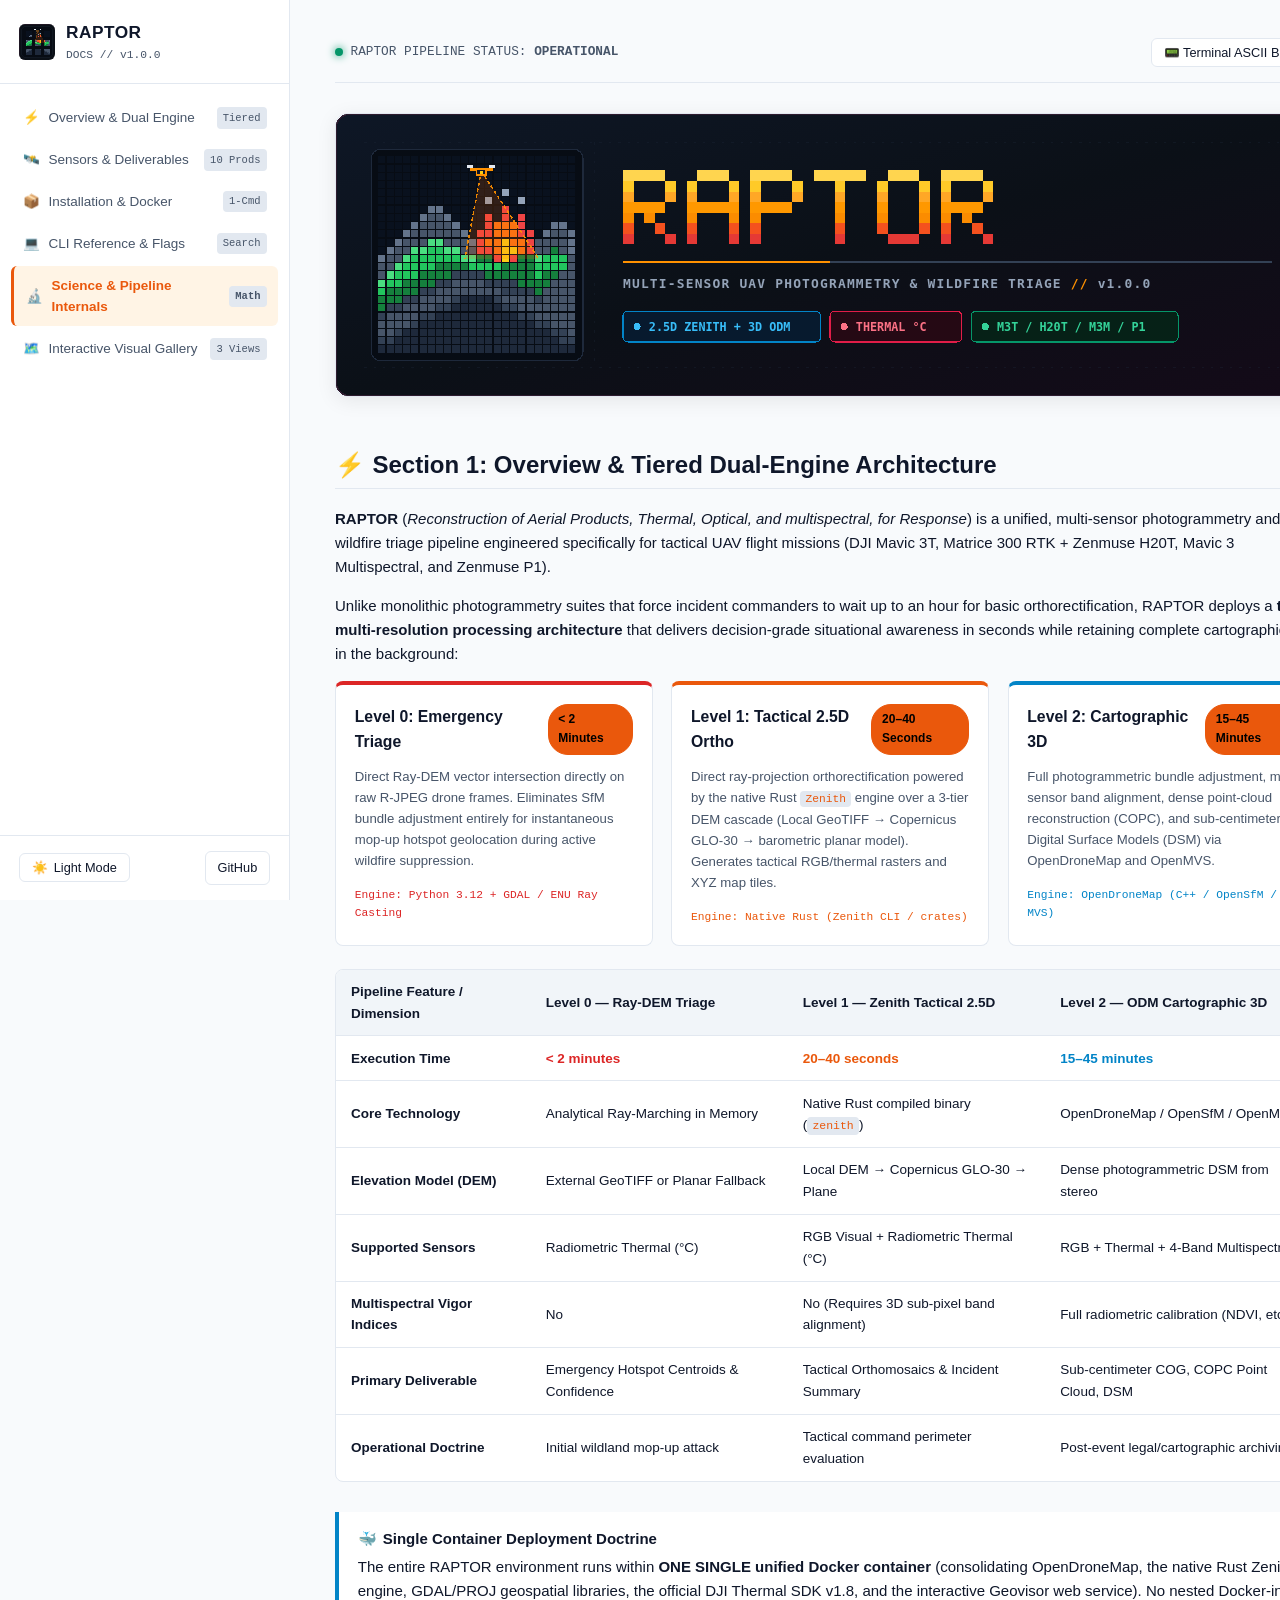
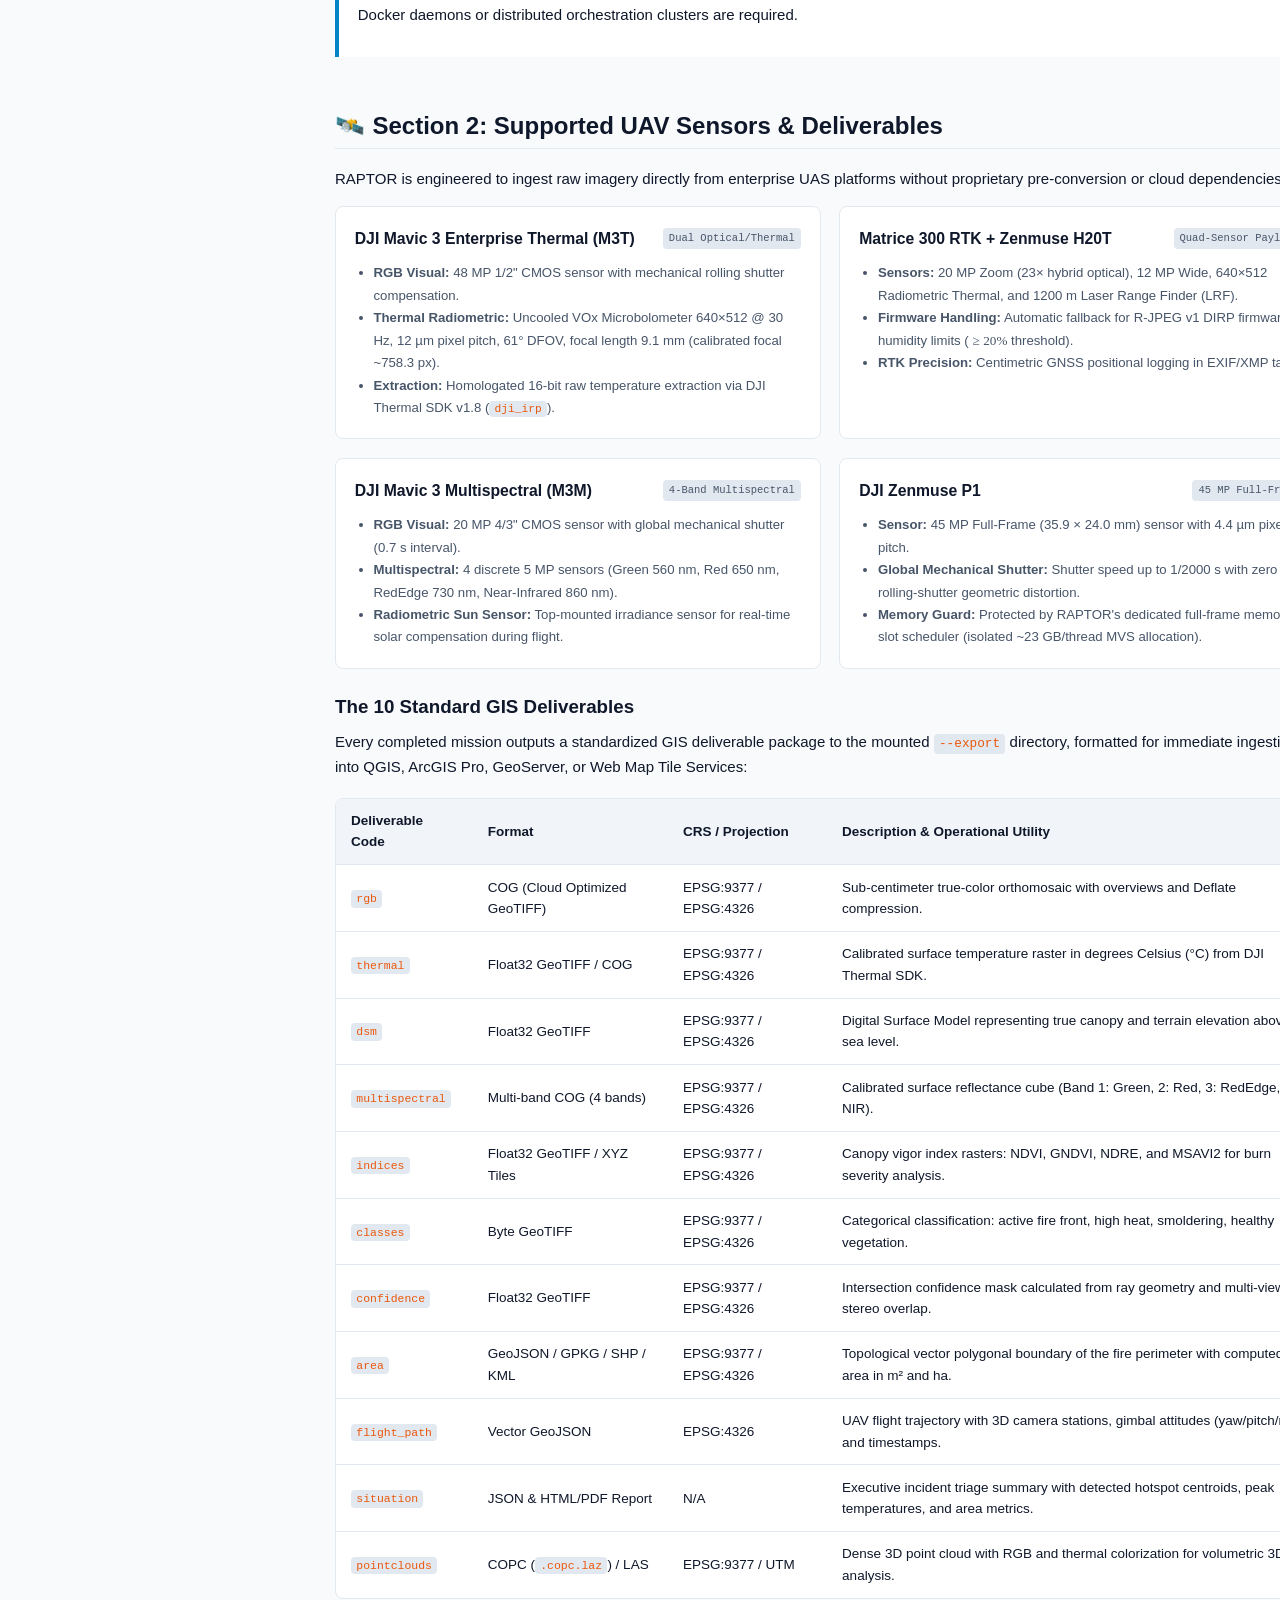
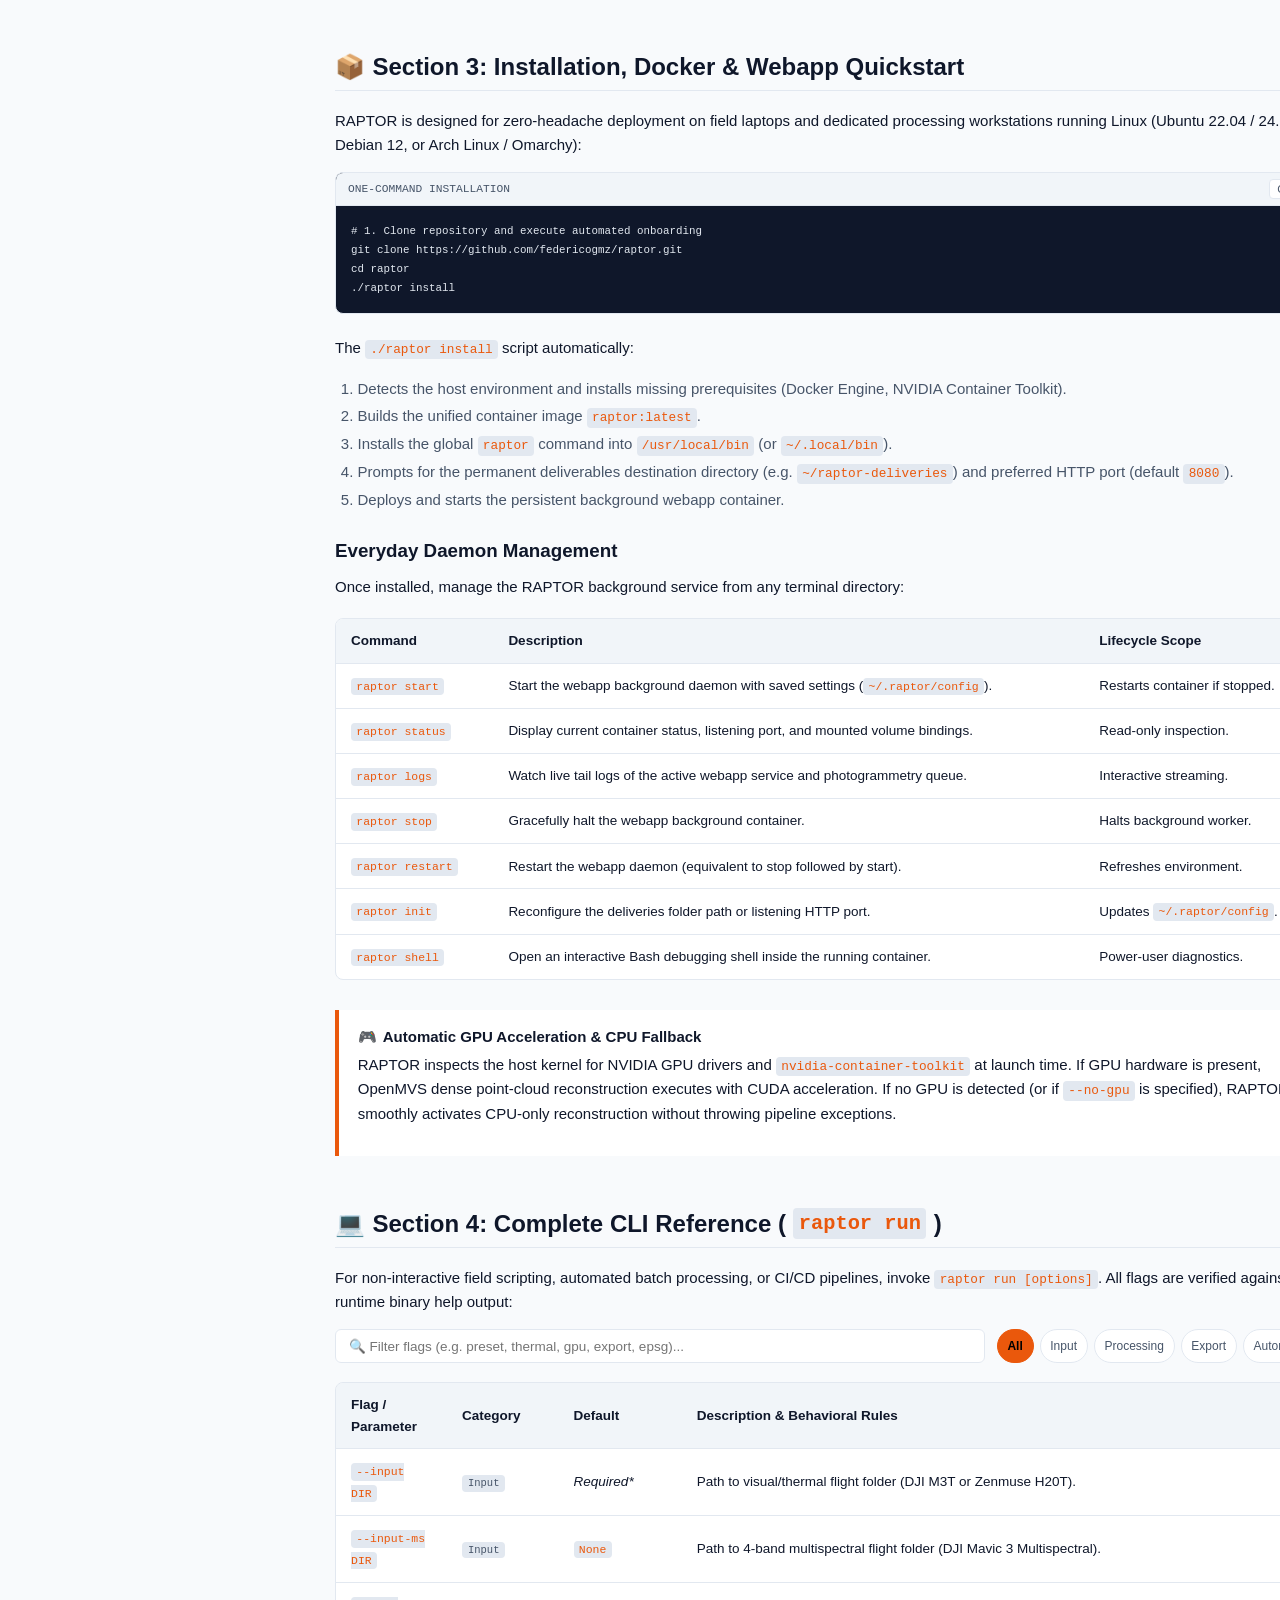
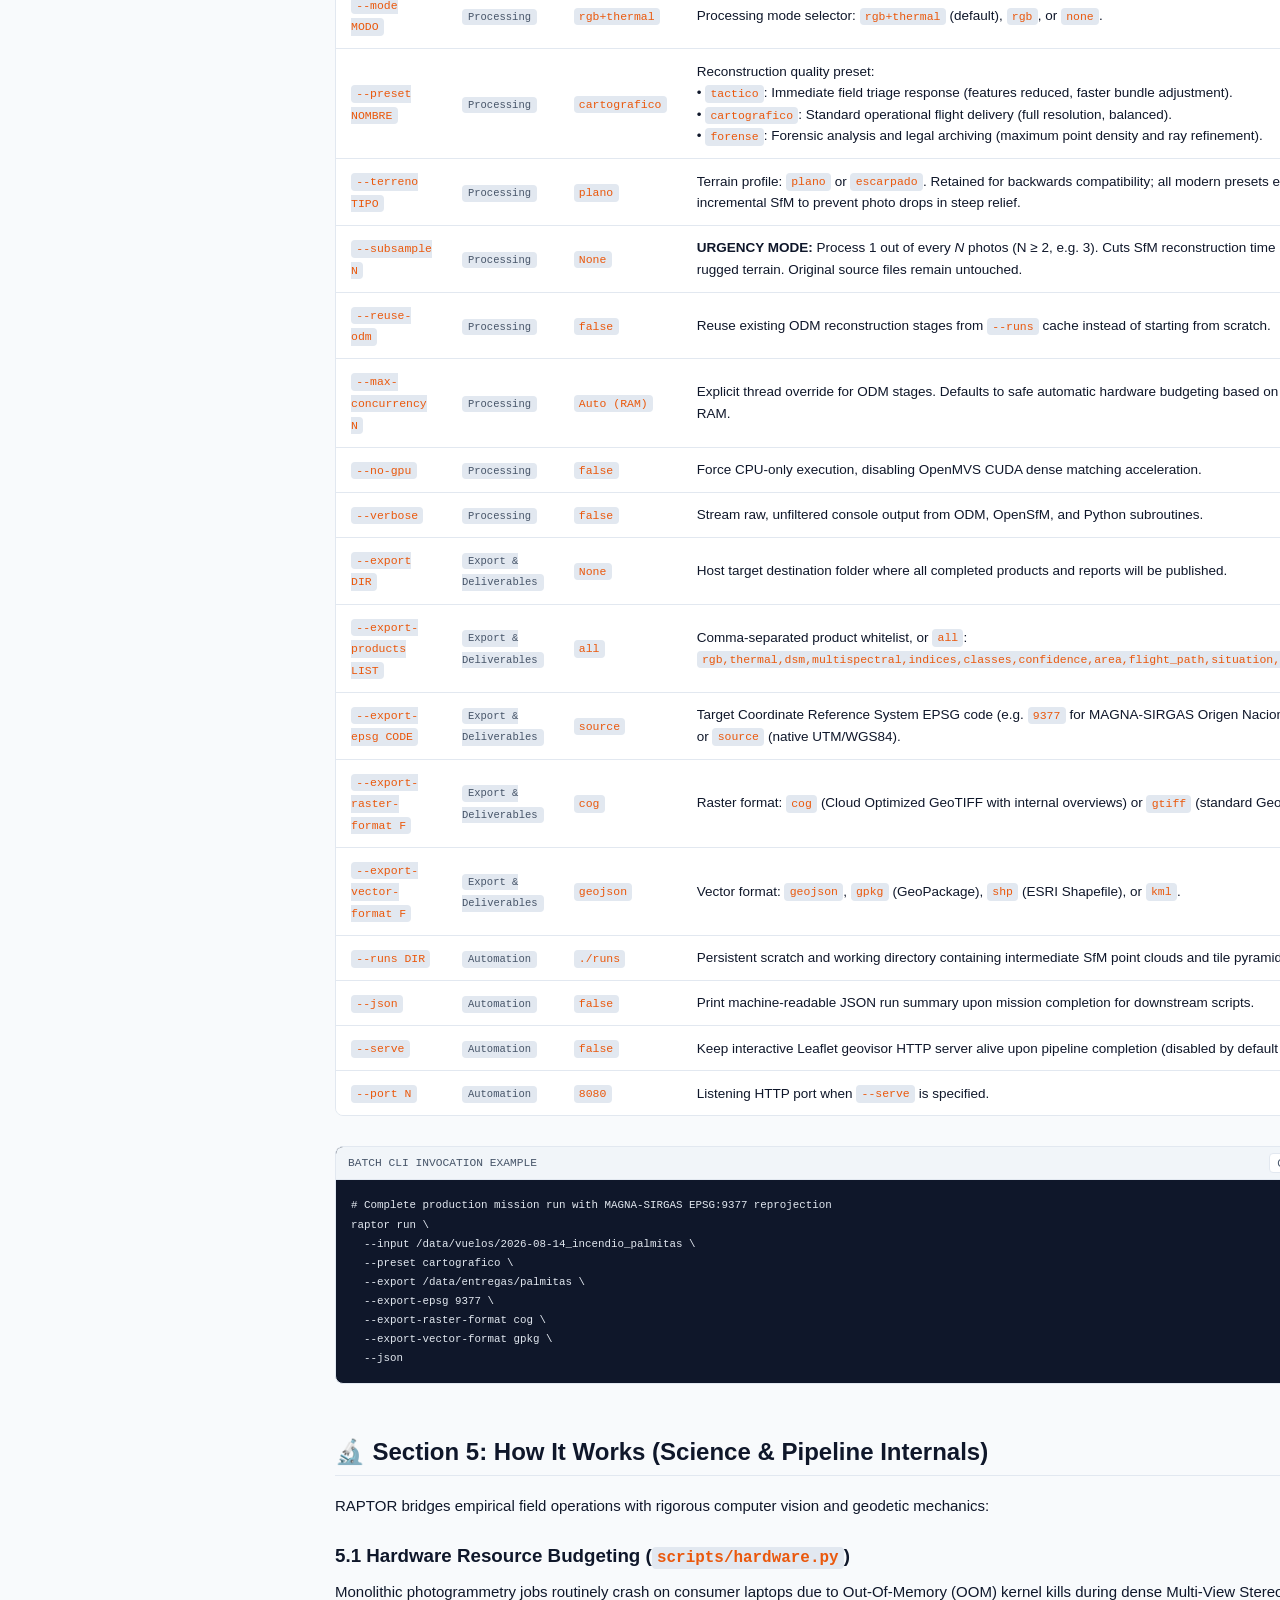
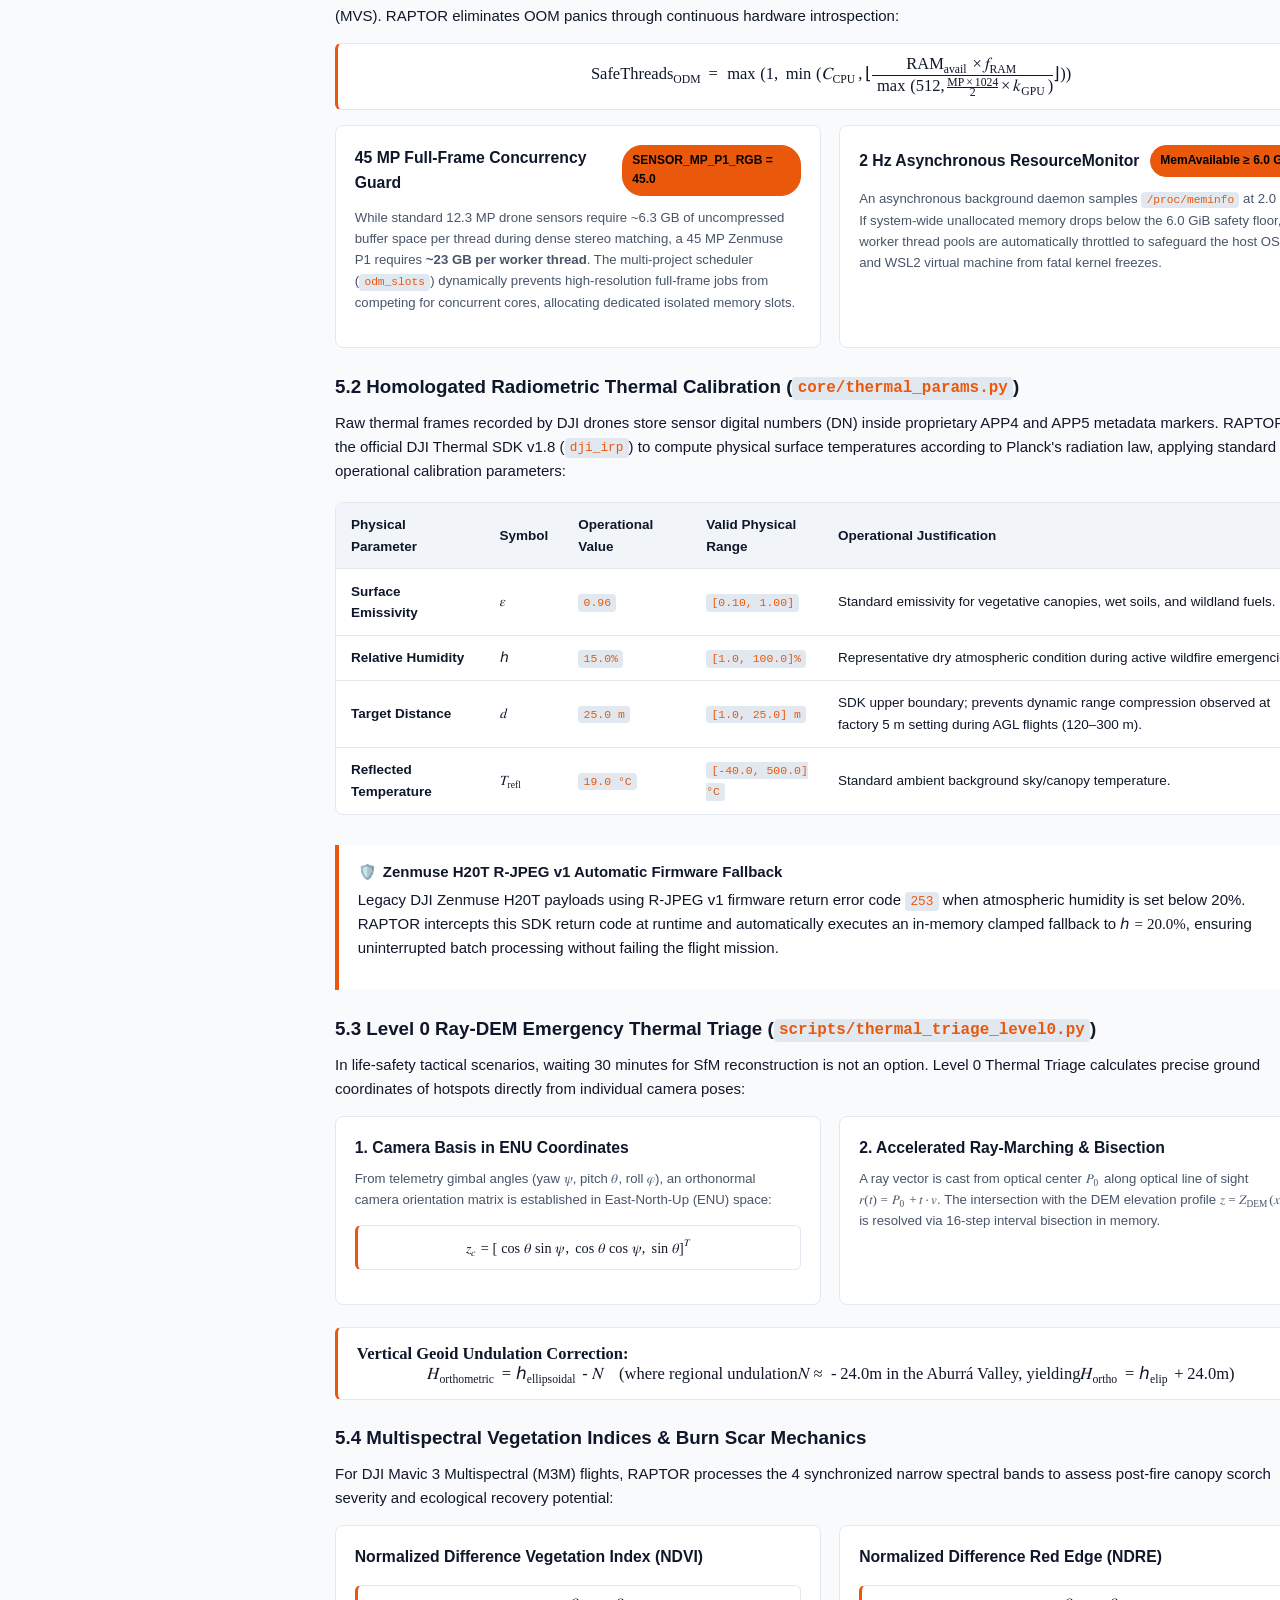
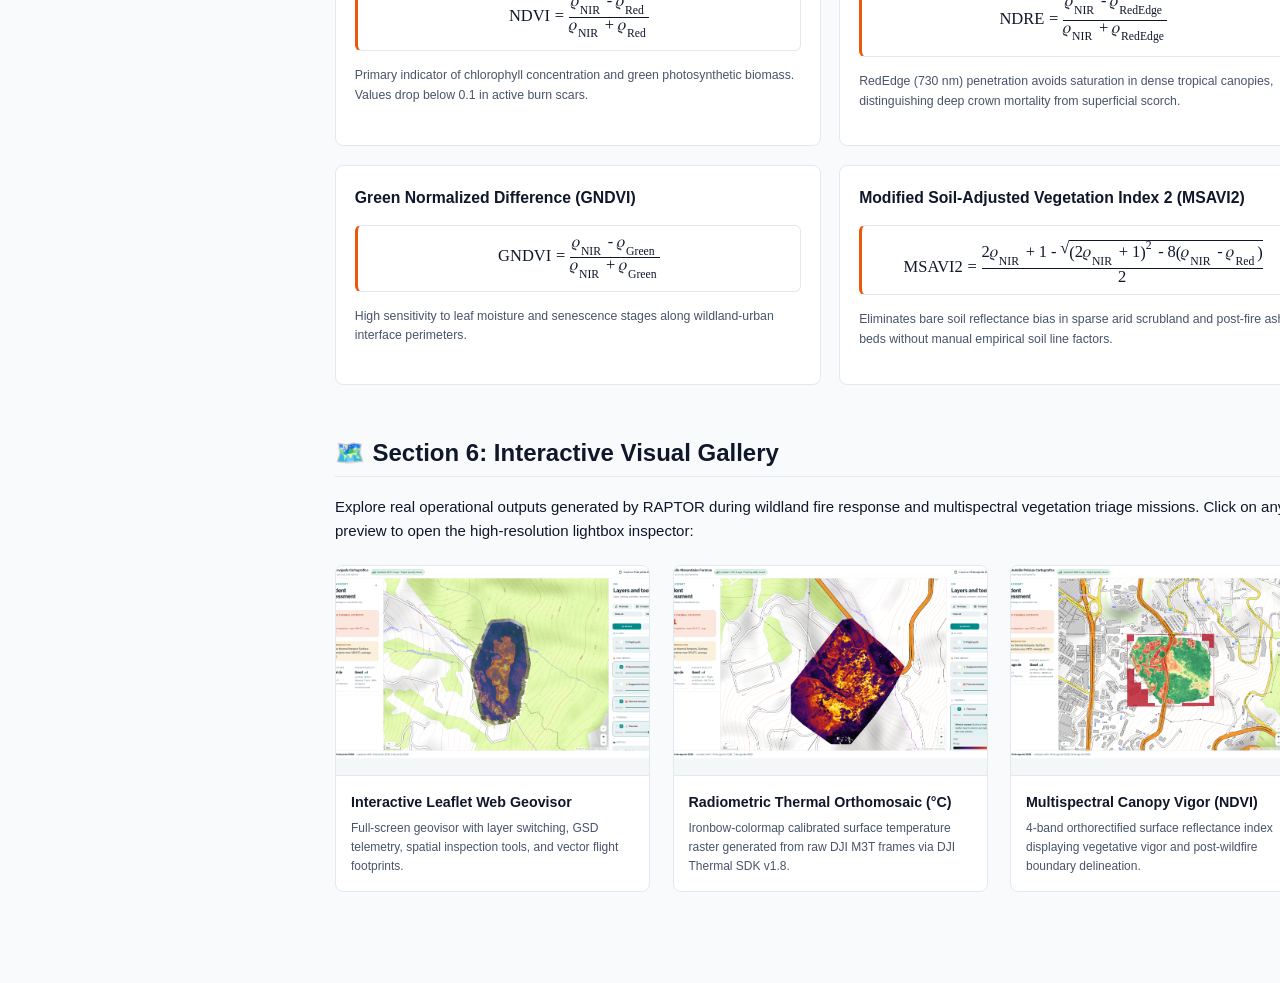
==== commit dc2742d2: "docs: sync ASCII banner with UAV thermal scan cone and mountain wildfire in README and portal" ====
--- a/docs/index.html
+++ b/docs/index.html
@@ -510,15 +510,48 @@
         <img src="./assets/logo.svg" alt="RAPTOR Logo — Multi-Sensor UAV Photogrammetry &amp; Wildfire Triage Pipeline" width="840" height="240">
       </div>
       <div class="hero-ascii-container" id="hero-ascii">
-        <pre><code id="ascii-target">+--------------------------------------------------------------------------+
-| RAPTOR // MULTI-SENSOR UAV PHOTOGRAMMETRY &amp; WILDFIRE TRIAGE PIPELINE     |
-|                                                                          |
-|   [SCAN]         ██████╗  █████╗ ██████╗ ████████╗ ██████╗ ██████╗       |
-|  +-------+       ██╔══██╗██╔══██╗██╔══██╗╚══██╔══╝██╔═══██╗██╔══██╗      |
-|  | +---+ | (Hot) ██████╔╝███████║██████╔╝   ██║   ██║   ██║██████╔╝      |
-|  | | c | |  ^ ^  ██╔══██╗██╔══██║██╔═══╝    ██║   ██║   ██║██╔══██╗      |
-|  +-+-+-+-+ (deg) ██║  ██║██║  ██║██║        ██║   ╚██████╔╝██║  ██║      |
-|    +-----+   ^   ╚═╝  ╚═╝╚═╝  ╚═╝╚═╝        ╚═╝    ╚═════╝ ╚═╝  ╚═╝      |
+        <pre><code id="ascii-target">┌────────────────────────────────────────────────────────────────────────┐
+│  ██████╗  █████╗ ██████╗ ████████╗ ██████╗ ██████╗   RAPTOR PIPELINE   │
+│  ██╔══██╗██╔══██╗██╔══██╗╚══██╔══╝██╔═══██╗██╔══██╗  v1.0.0 Multi-Modal│
+│  ██████╔╝███████║██████╔╝   ██║   ██║   ██║██████╔╝  2.5D Zenith+3D ODM│
+│  ██╔══██╗██╔══██║██╔═══╝    ██║   ██║   ██║██╔══██╗  Thermal °C & M3M  │
+│  ██║  ██║██║  ██║██║        ██║   ╚██████╔╝██║  ██║  M3T / H20T / P1   │
+│  ╚═╝  ╚═╝╚═╝  ╚═╝╚═╝        ╚═╝    ╚═════╝ ╚═╝  ╚═╝  Unified Container │
+├────────────────────────────────────────────────────────────────────────┤
+│  AERIAL THERMAL SCAN CONE & MOUNTAIN WILDFIRE RASTER TERRAIN:          │
+│                                                                        │
+│                           [UAV SENSOR]                                 │
+│                               /|\                                      │
+│                             /  |  \  Thermal Scan Cone                 │
+│                /\         /   ) (   \                                  │
+│               /  \      /    (🔥 )    \    /\                          │
+│              /^^^^\    /    )████(     \  /^^\                         │
+│             /^^^^^^\──/────████████─────\/^^^^\                        │
+│            /^^^^^^^^\░░░░░░████████░░░░░/^^^^^^\   STEPPED DEM TERRAIN │
+│           /^^^^^^^^^^\▒▒▒▒▒▒▒▒▒▒▒▒▒▒▒▒▒/^^^^^^^^\  + CANOPY & FIRE (°C)│
+│  • Level 0 Ray-DEM (<2m) • Level 1 Zenith 2.5D • Level 2 3D ODM (MVS)  │
+└────────────────────────────────────────────────────────────────────────┘       ██╔══██╗██╔══██╗██╔══██╗╚══██╔══╝██╔═══██╗██╔══██╗      |
+|  | ┌────────────────────────────────────────────────────────────────────────┐
+│  ██████╗  █████╗ ██████╗ ████████╗ ██████╗ ██████╗   RAPTOR PIPELINE   │
+│  ██╔══██╗██╔══██╗██╔══██╗╚══██╔══╝██╔═══██╗██╔══██╗  v1.0.0 Multi-Modal│
+│  ██████╔╝███████║██████╔╝   ██║   ██║   ██║██████╔╝  2.5D Zenith+3D ODM│
+│  ██╔══██╗██╔══██║██╔═══╝    ██║   ██║   ██║██╔══██╗  Thermal °C & M3M  │
+│  ██║  ██║██║  ██║██║        ██║   ╚██████╔╝██║  ██║  M3T / H20T / P1   │
+│  ╚═╝  ╚═╝╚═╝  ╚═╝╚═╝        ╚═╝    ╚═════╝ ╚═╝  ╚═╝  Unified Container │
+├────────────────────────────────────────────────────────────────────────┤
+│  AERIAL THERMAL SCAN CONE & MOUNTAIN WILDFIRE RASTER TERRAIN:          │
+│                                                                        │
+│                           [UAV SENSOR]                                 │
+│                               /|\                                      │
+│                             /  |  \  Thermal Scan Cone                 │
+│                /\         /   ) (   \                                  │
+│               /  \      /    (🔥 )    \    /\                          │
+│              /^^^^\    /    )████(     \  /^^\                         │
+│             /^^^^^^\──/────████████─────\/^^^^\                        │
+│            /^^^^^^^^\░░░░░░████████░░░░░/^^^^^^\   STEPPED DEM TERRAIN │
+│           /^^^^^^^^^^\▒▒▒▒▒▒▒▒▒▒▒▒▒▒▒▒▒/^^^^^^^^\  + CANOPY & FIRE (°C)│
+│  • Level 0 Ray-DEM (<2m) • Level 1 Zenith 2.5D • Level 2 3D ODM (MVS)  │
+└────────────────────────────────────────────────────────────────────────┘   ^   ╚═╝  ╚═╝╚═╝  ╚═╝╚═╝        ╚═╝    ╚═════╝ ╚═╝  ╚═╝      |
 |   ^^^^ (Fire Front)                                                      |
 |  /^^^^\  ###▒▒░░  TIERED PIPELINE ARCHITECTURE:                          |
 | /^^^^^^\####▒▒░░  * Level 0: Thermal Triage Ray-DEM (&lt;2 min)             |
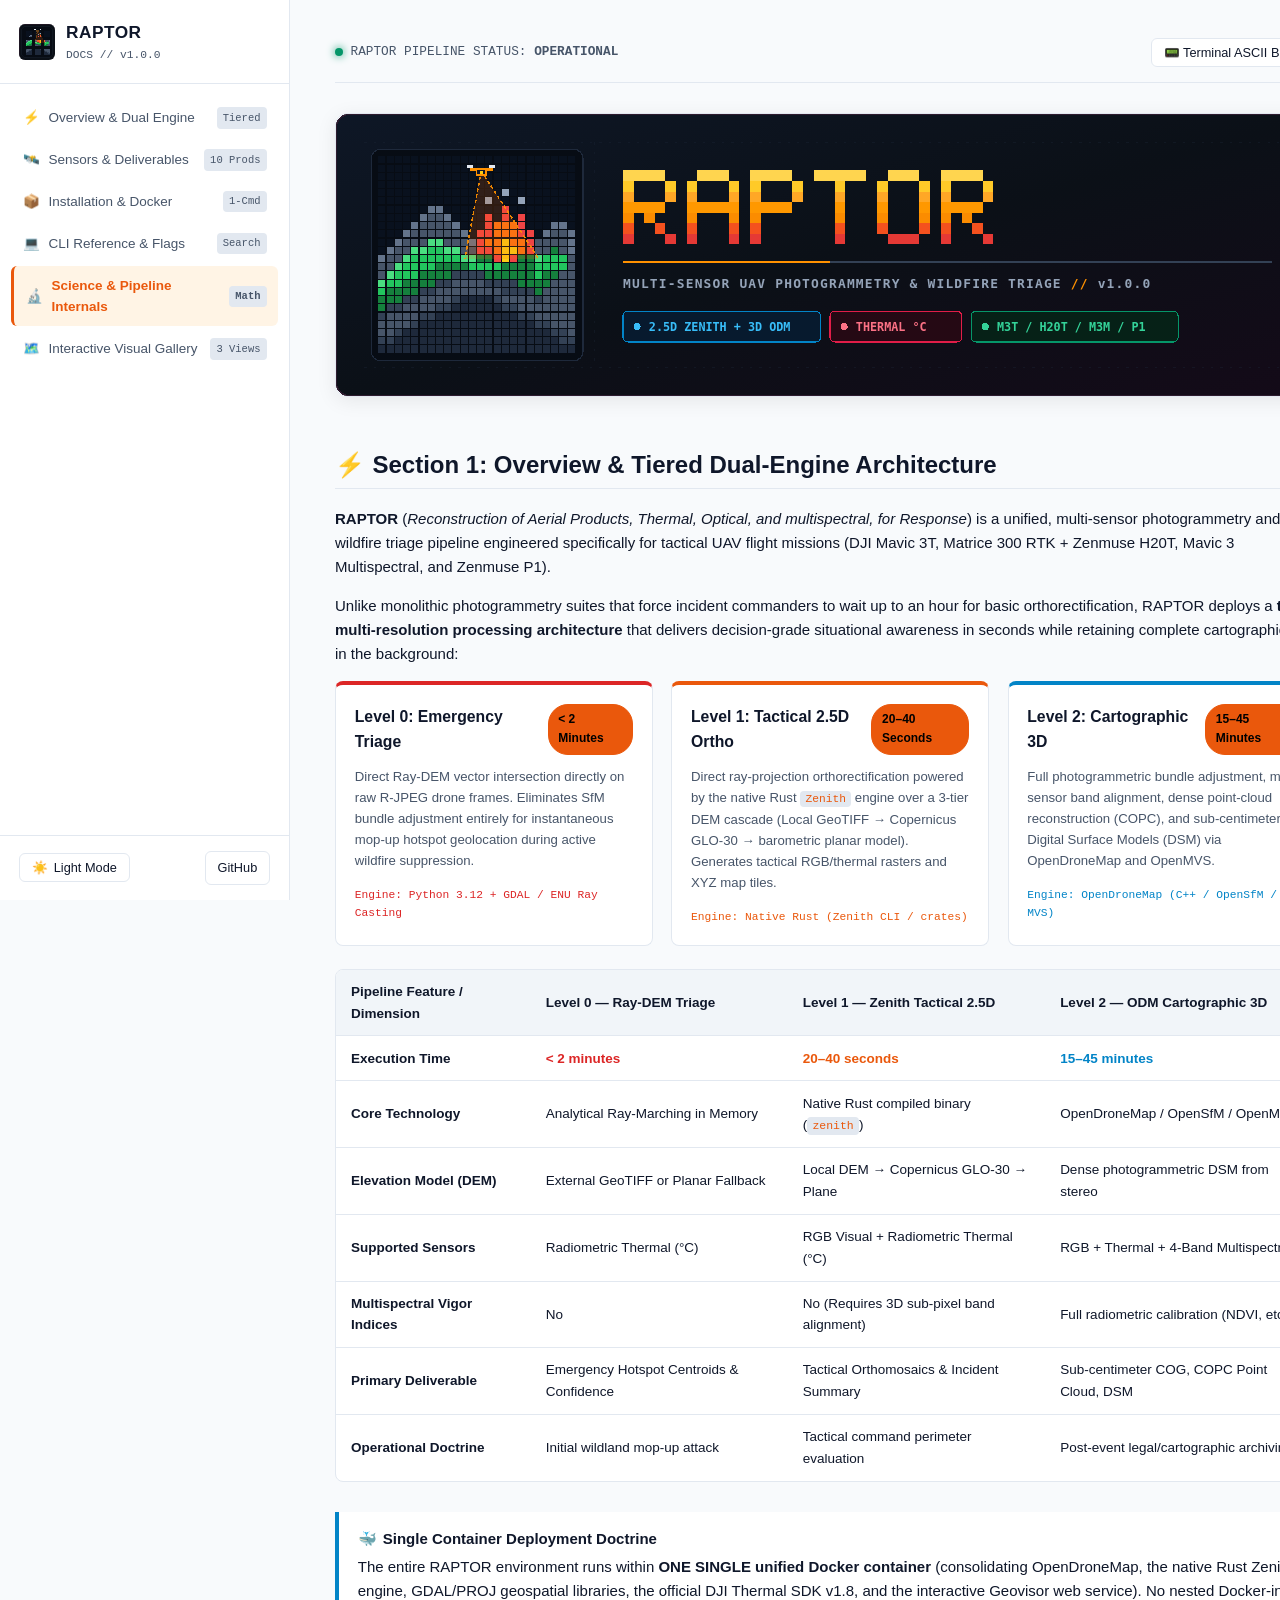
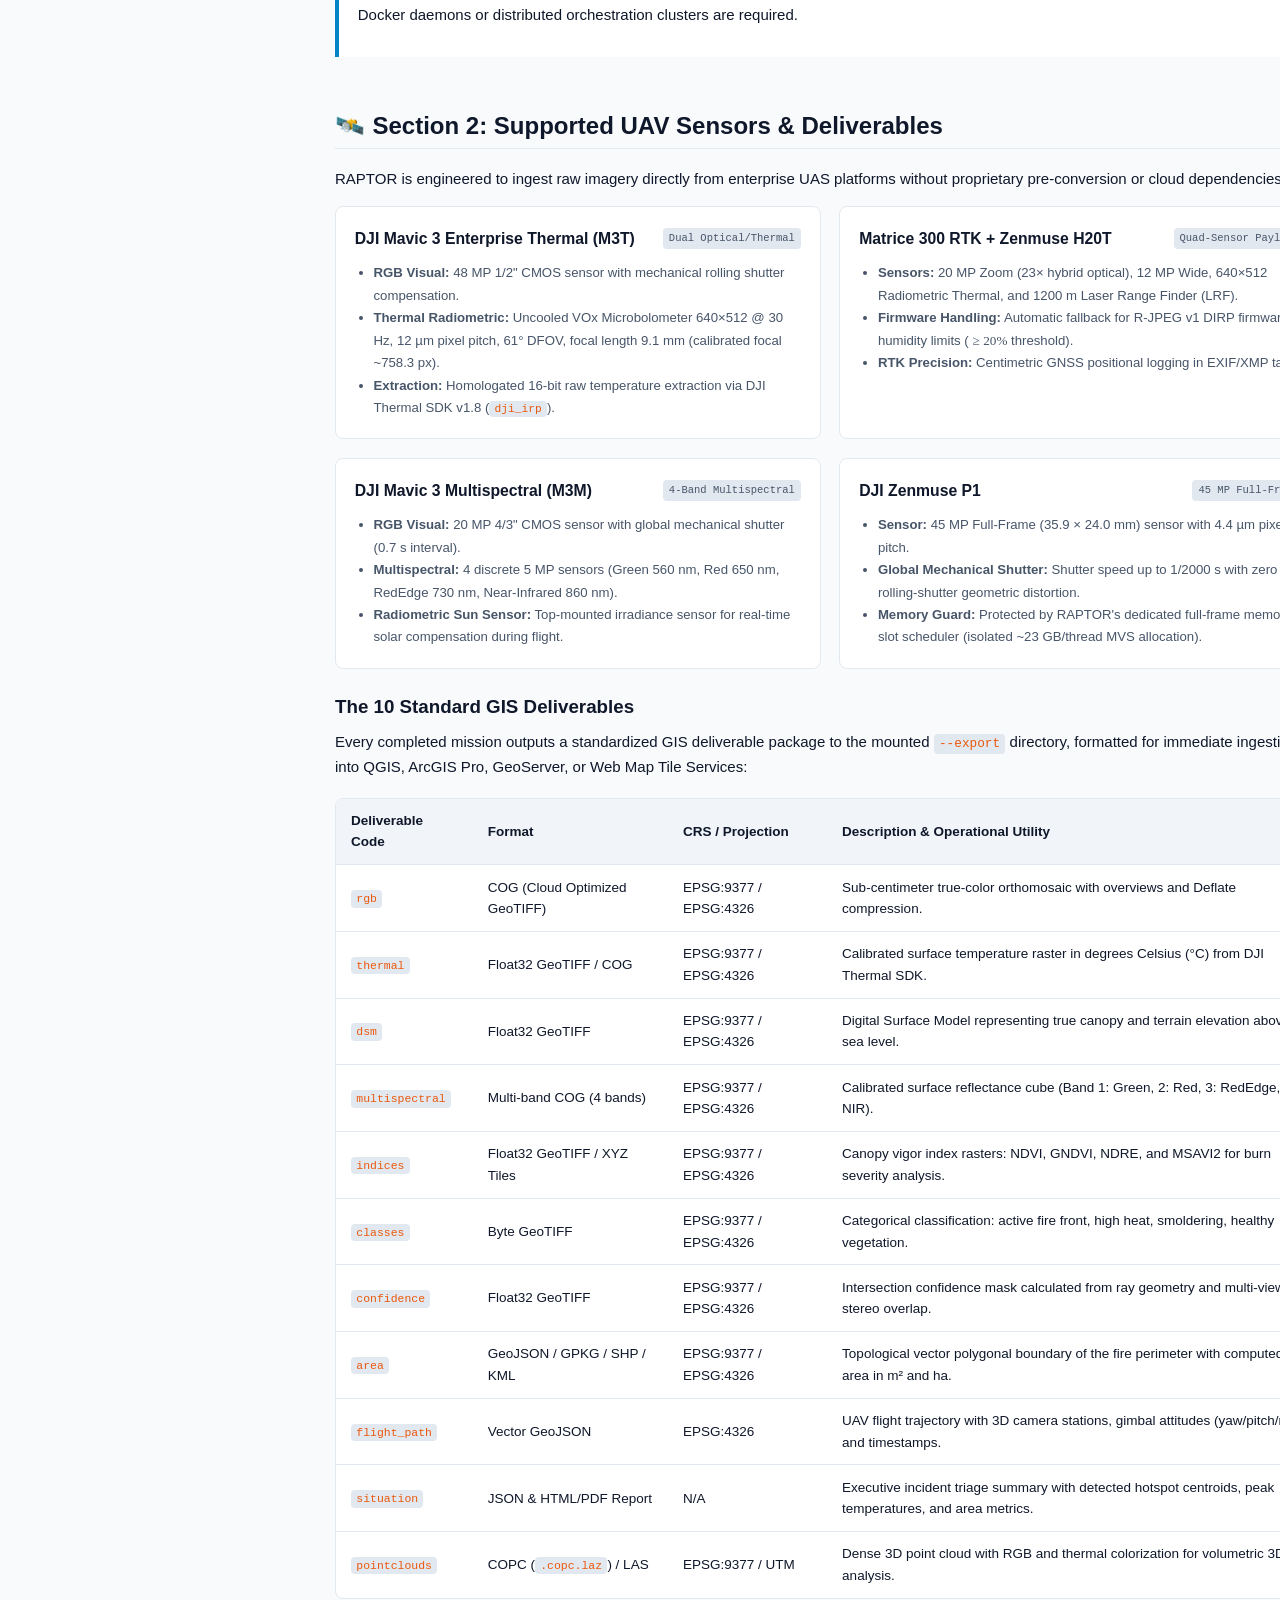
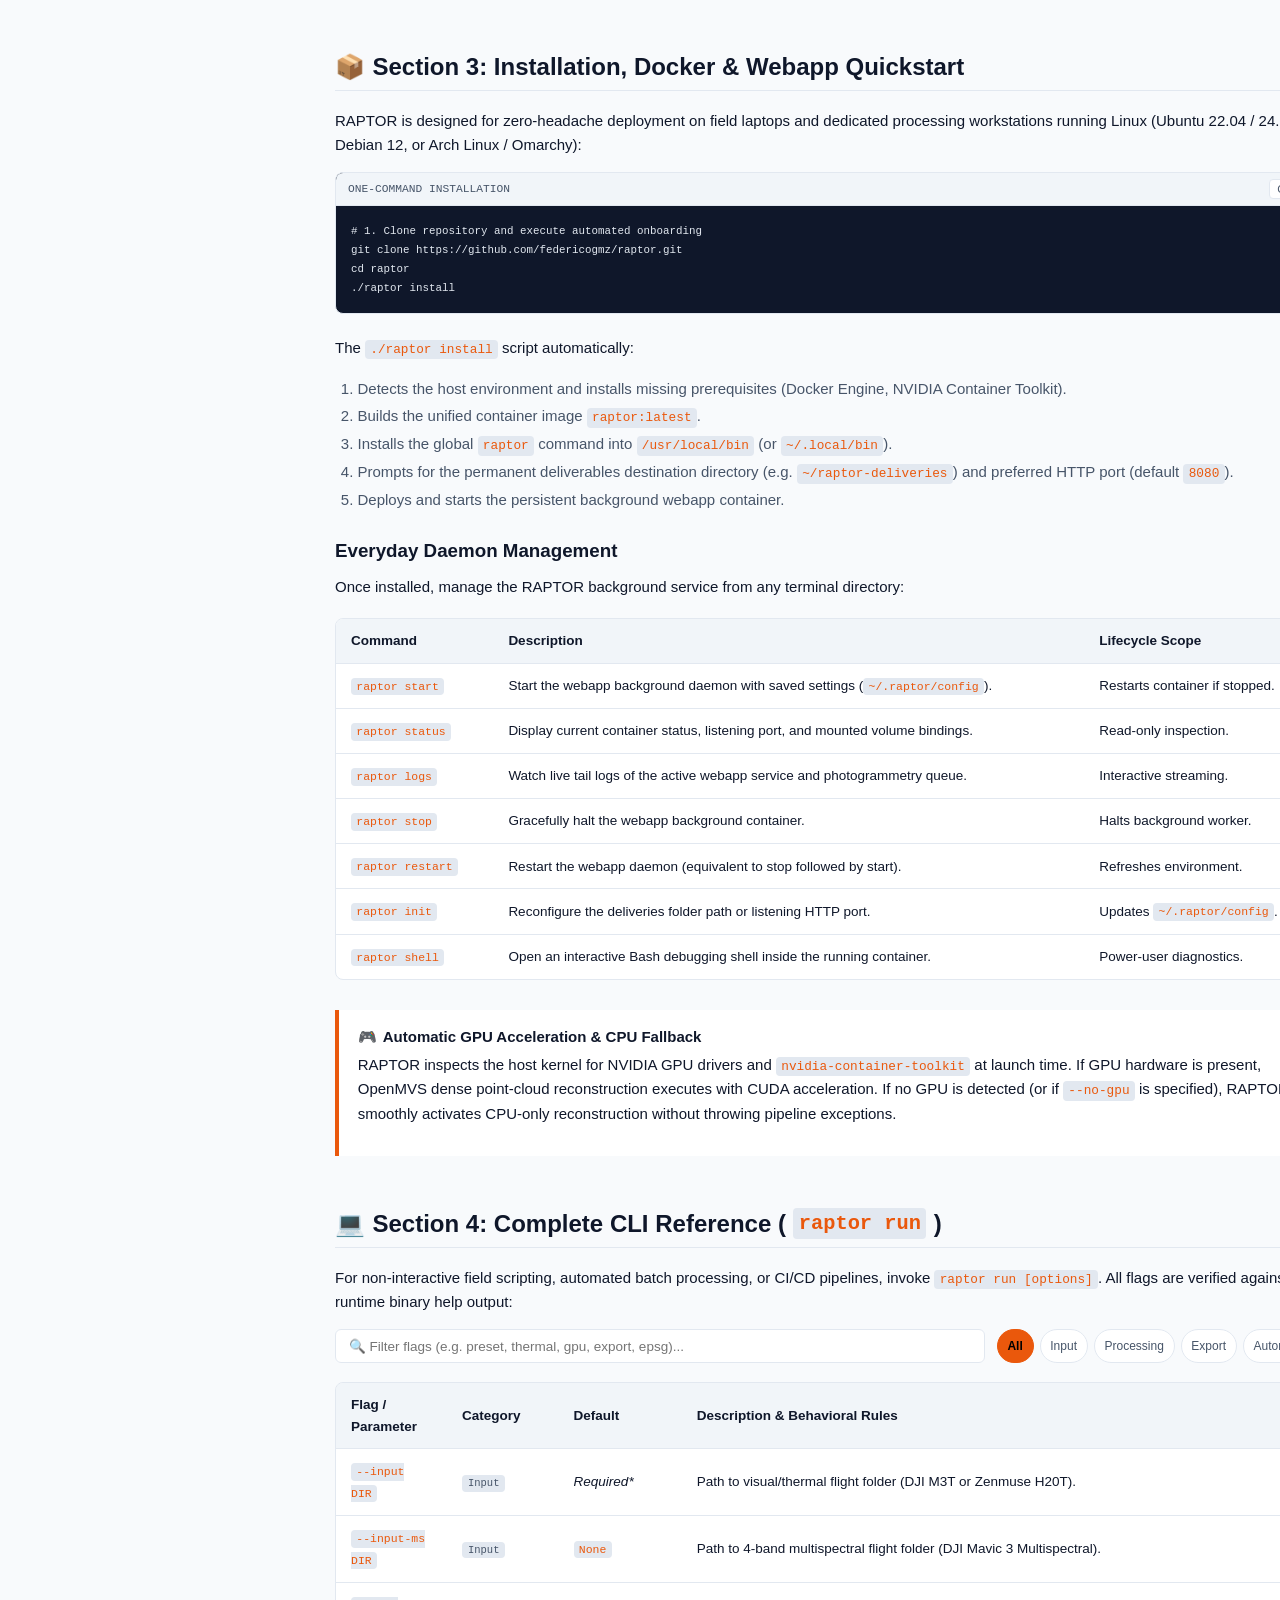
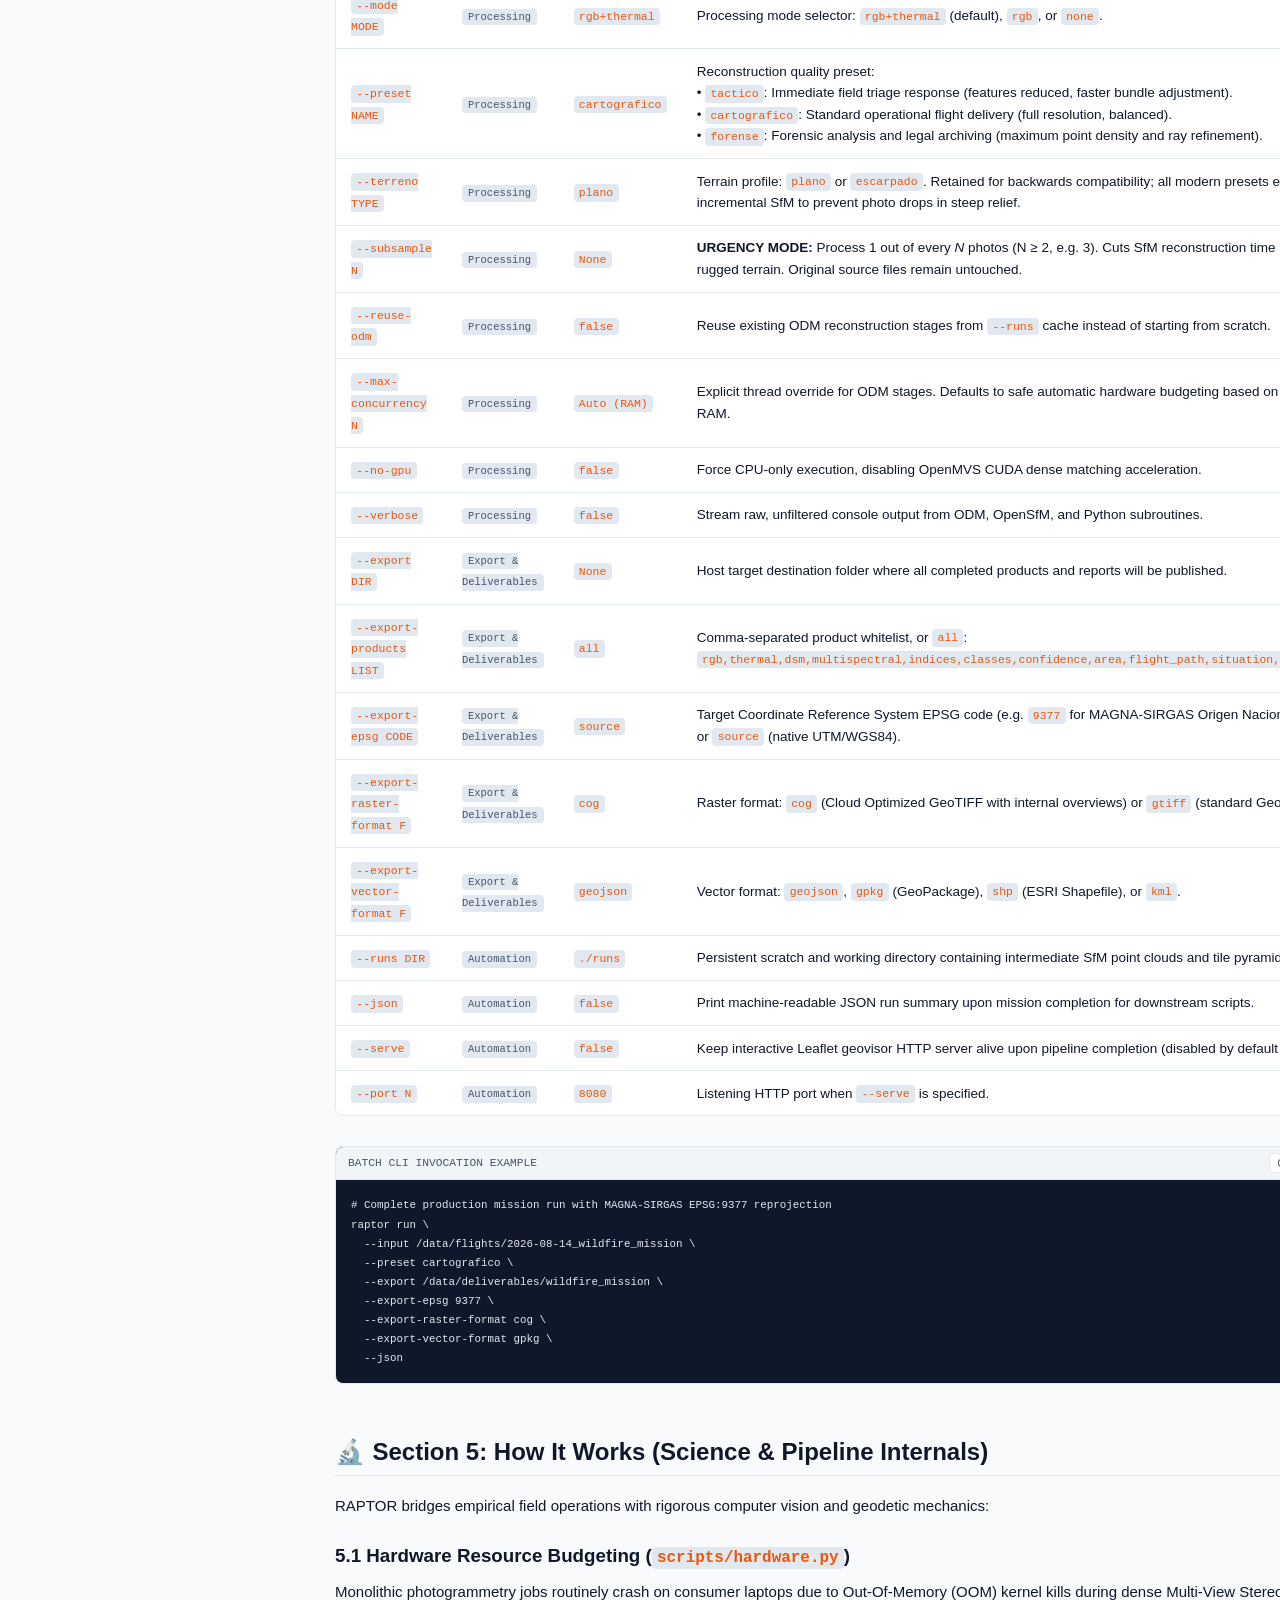
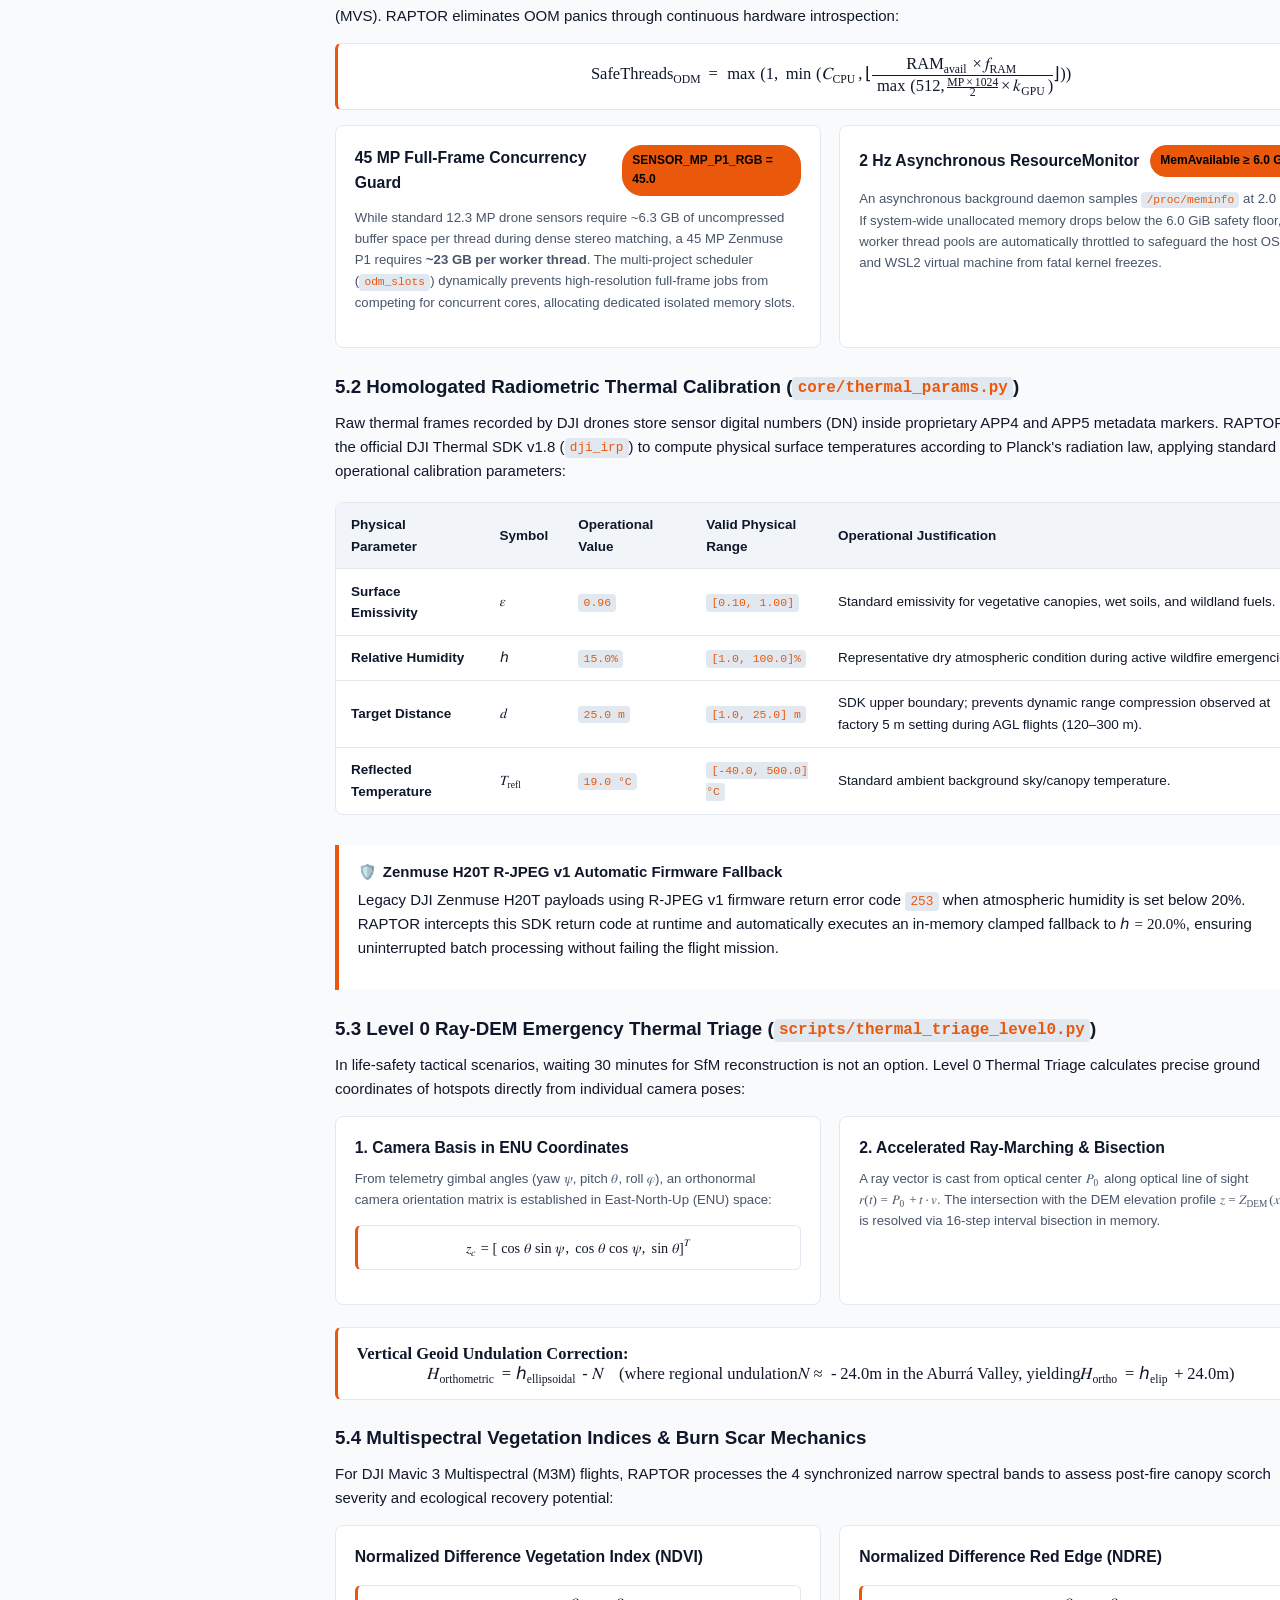
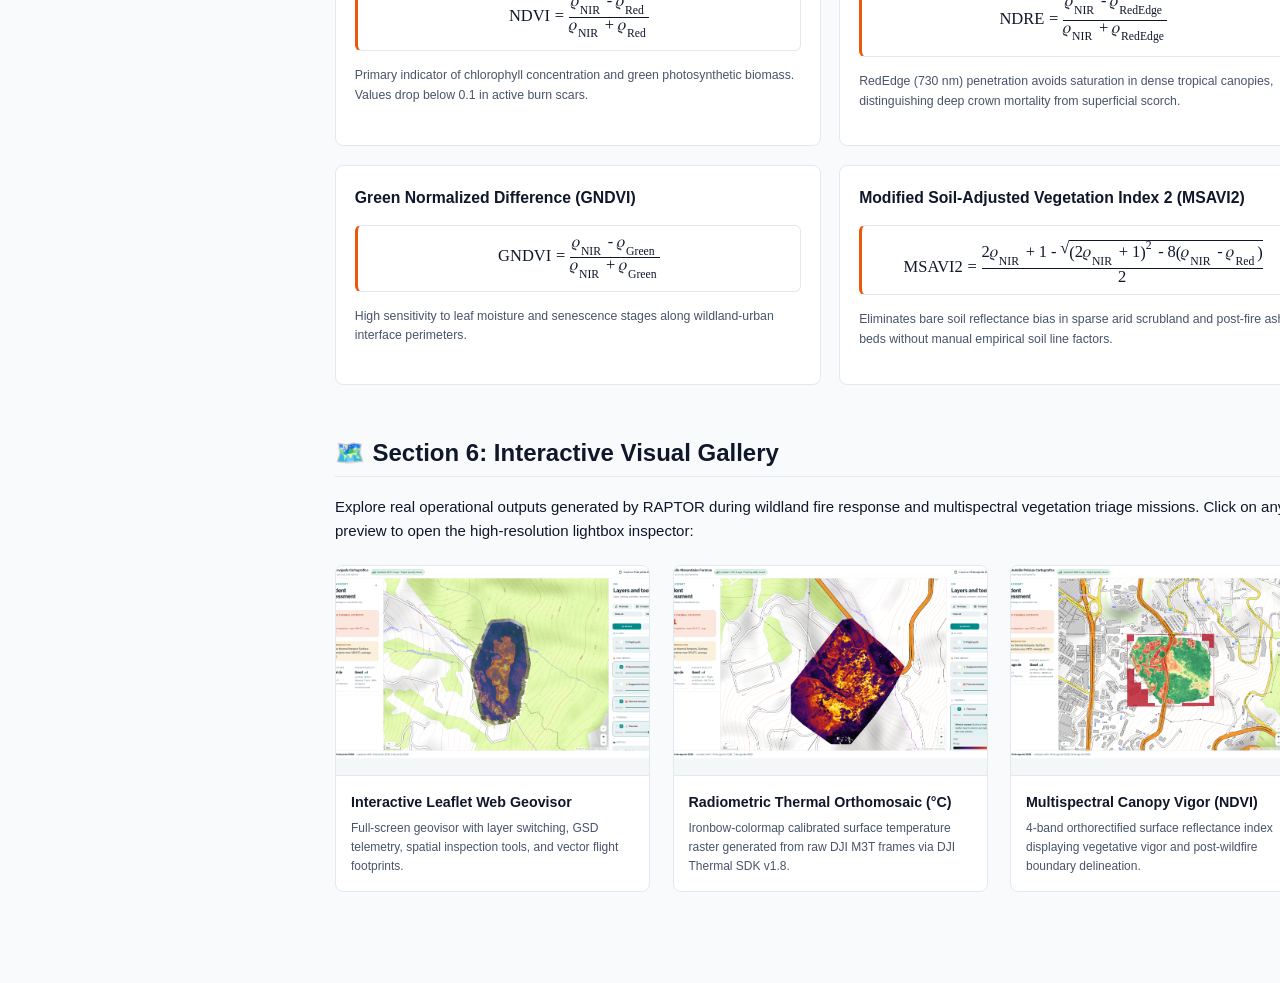
==== commit 22773f1c: "docs: translate PHOTOGRAMMETRY_ENGINE_CONTRACT.md, REVIEW_PIPELINE.md, and CLI placeholders to Engli" ====
--- a/docs/index.html
+++ b/docs/index.html
@@ -959,13 +959,13 @@
               <td>Path to 4-band multispectral flight folder (DJI Mavic 3 Multispectral).</td>
             </tr>
             <tr data-cat="Processing">
-              <td><code>--mode MODO</code></td>
+              <td><code>--mode MODE</code></td>
               <td><span class="nav-badge">Processing</span></td>
               <td><code>rgb+thermal</code></td>
               <td>Processing mode selector: <code>rgb+thermal</code> (default), <code>rgb</code>, or <code>none</code>.</td>
             </tr>
             <tr data-cat="Processing">
-              <td><code>--preset NOMBRE</code></td>
+              <td><code>--preset NAME</code></td>
               <td><span class="nav-badge">Processing</span></td>
               <td><code>cartografico</code></td>
               <td>
@@ -976,7 +976,7 @@
               </td>
             </tr>
             <tr data-cat="Processing">
-              <td><code>--terreno TIPO</code></td>
+              <td><code>--terreno TYPE</code></td>
               <td><span class="nav-badge">Processing</span></td>
               <td><code>plano</code></td>
               <td>Terrain profile: <code>plano</code> or <code>escarpado</code>. Retained for backwards compatibility; all modern presets enforce incremental SfM to prevent photo drops in steep relief.</td>
@@ -1076,9 +1076,9 @@
         </div>
         <pre><code># Complete production mission run with MAGNA-SIRGAS EPSG:9377 reprojection
 raptor run \
-  --input /data/vuelos/2026-08-14_incendio_palmitas \
+  --input /data/flights/2026-08-14_wildfire_mission \
   --preset cartografico \
-  --export /data/entregas/palmitas \
+  --export /data/deliverables/wildfire_mission \
   --export-epsg 9377 \
   --export-raster-format cog \
   --export-vector-format gpkg \
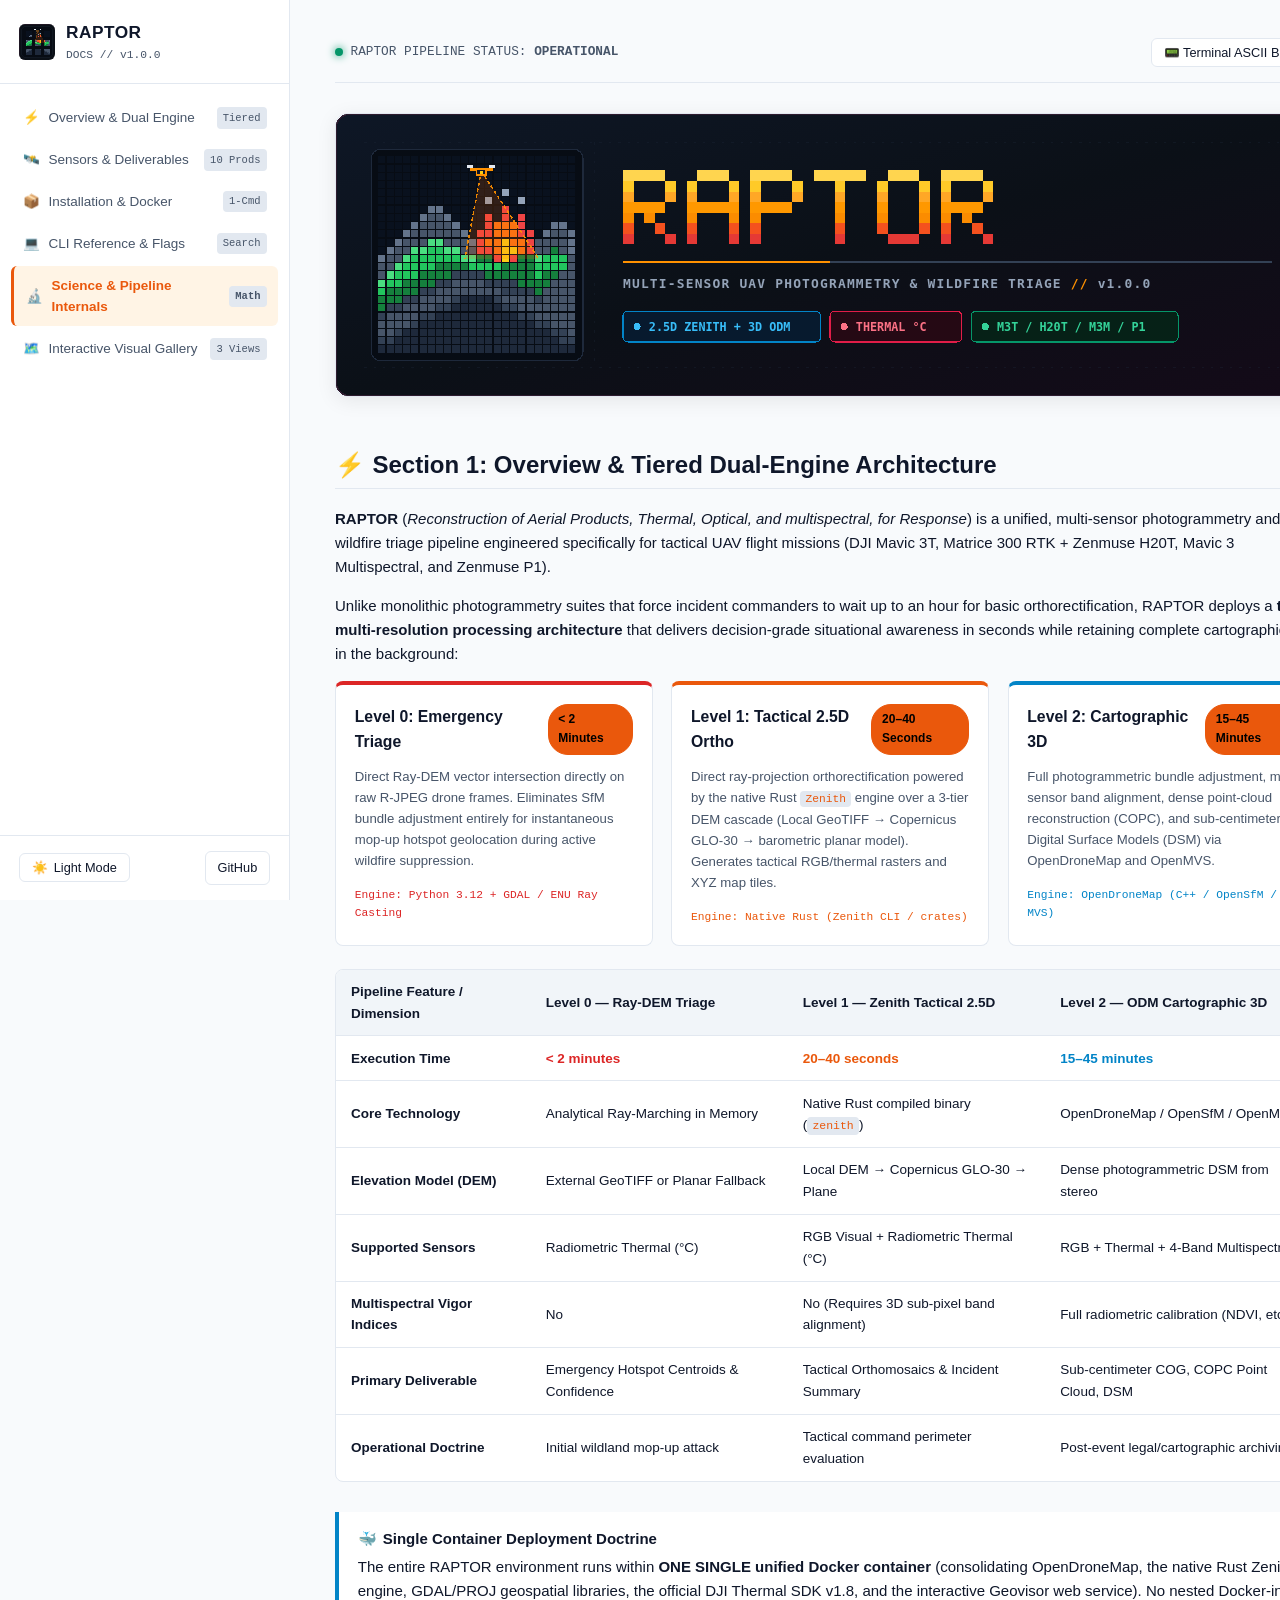
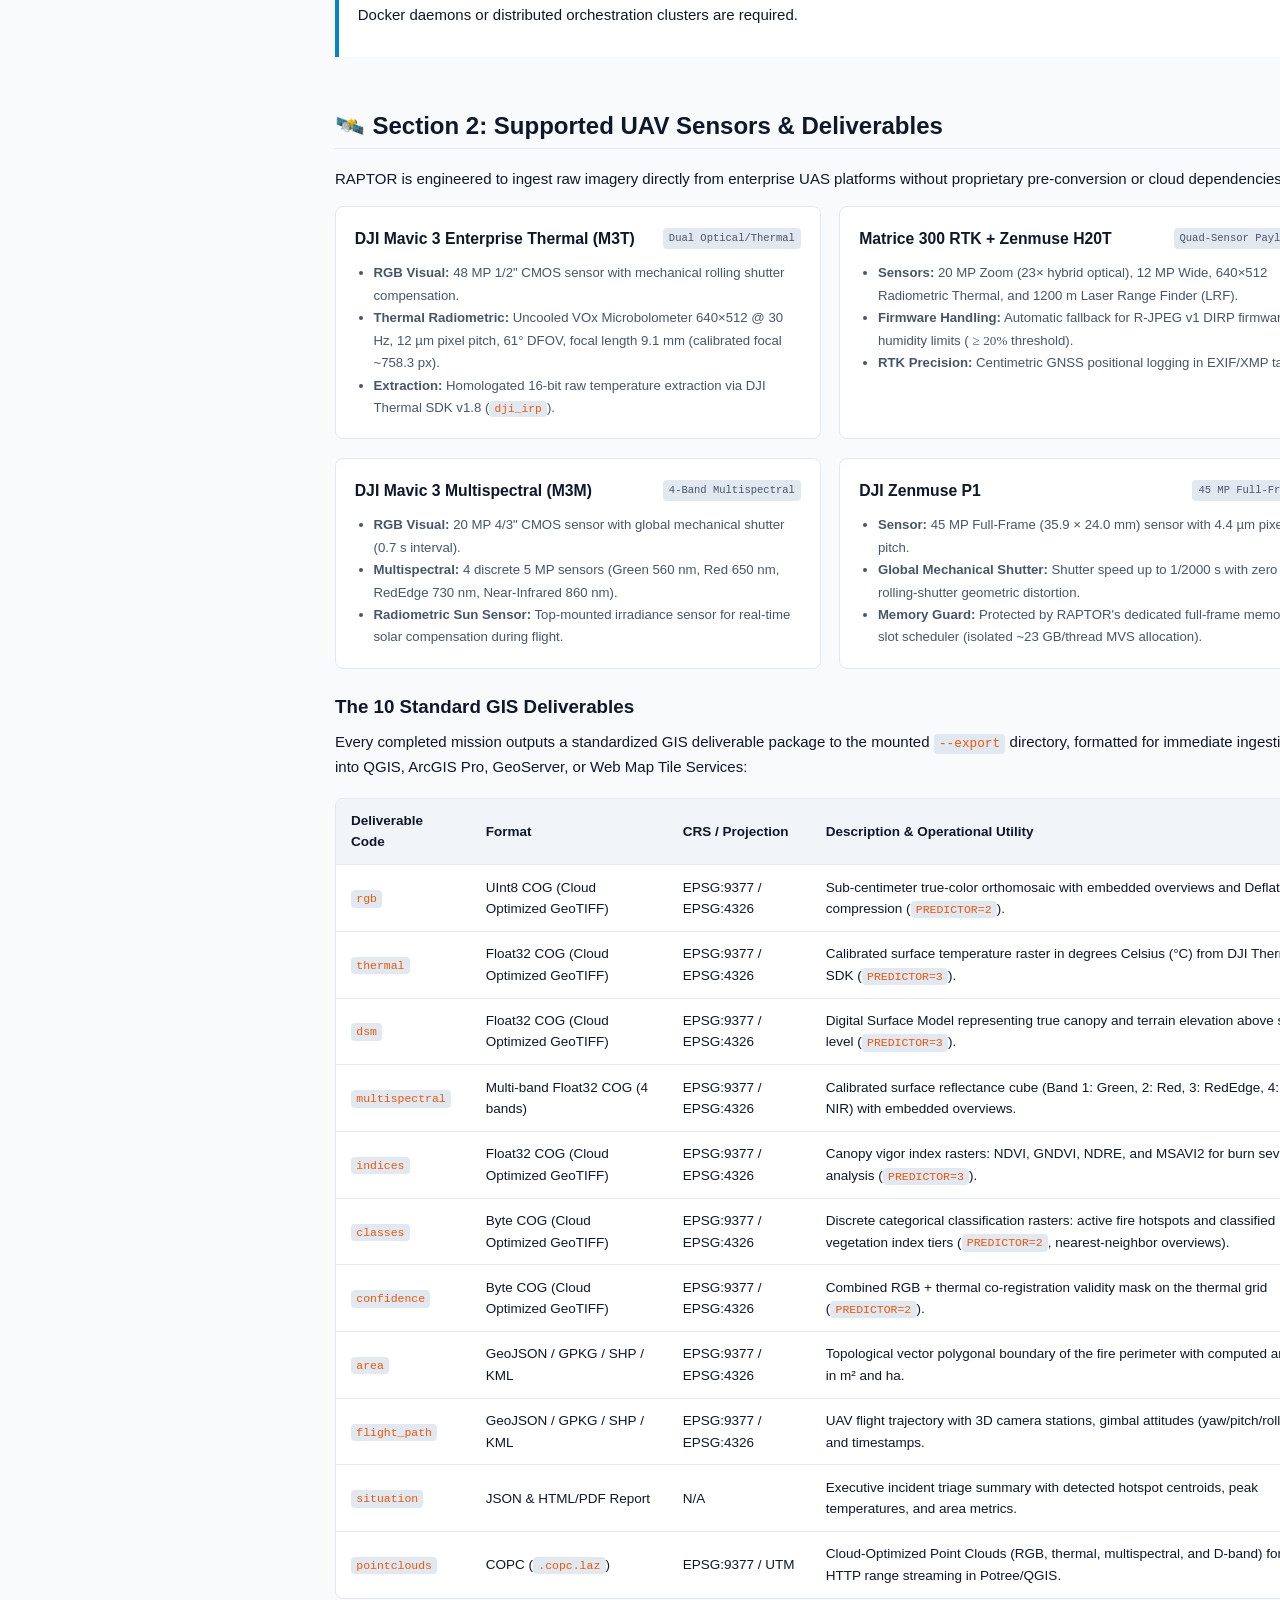
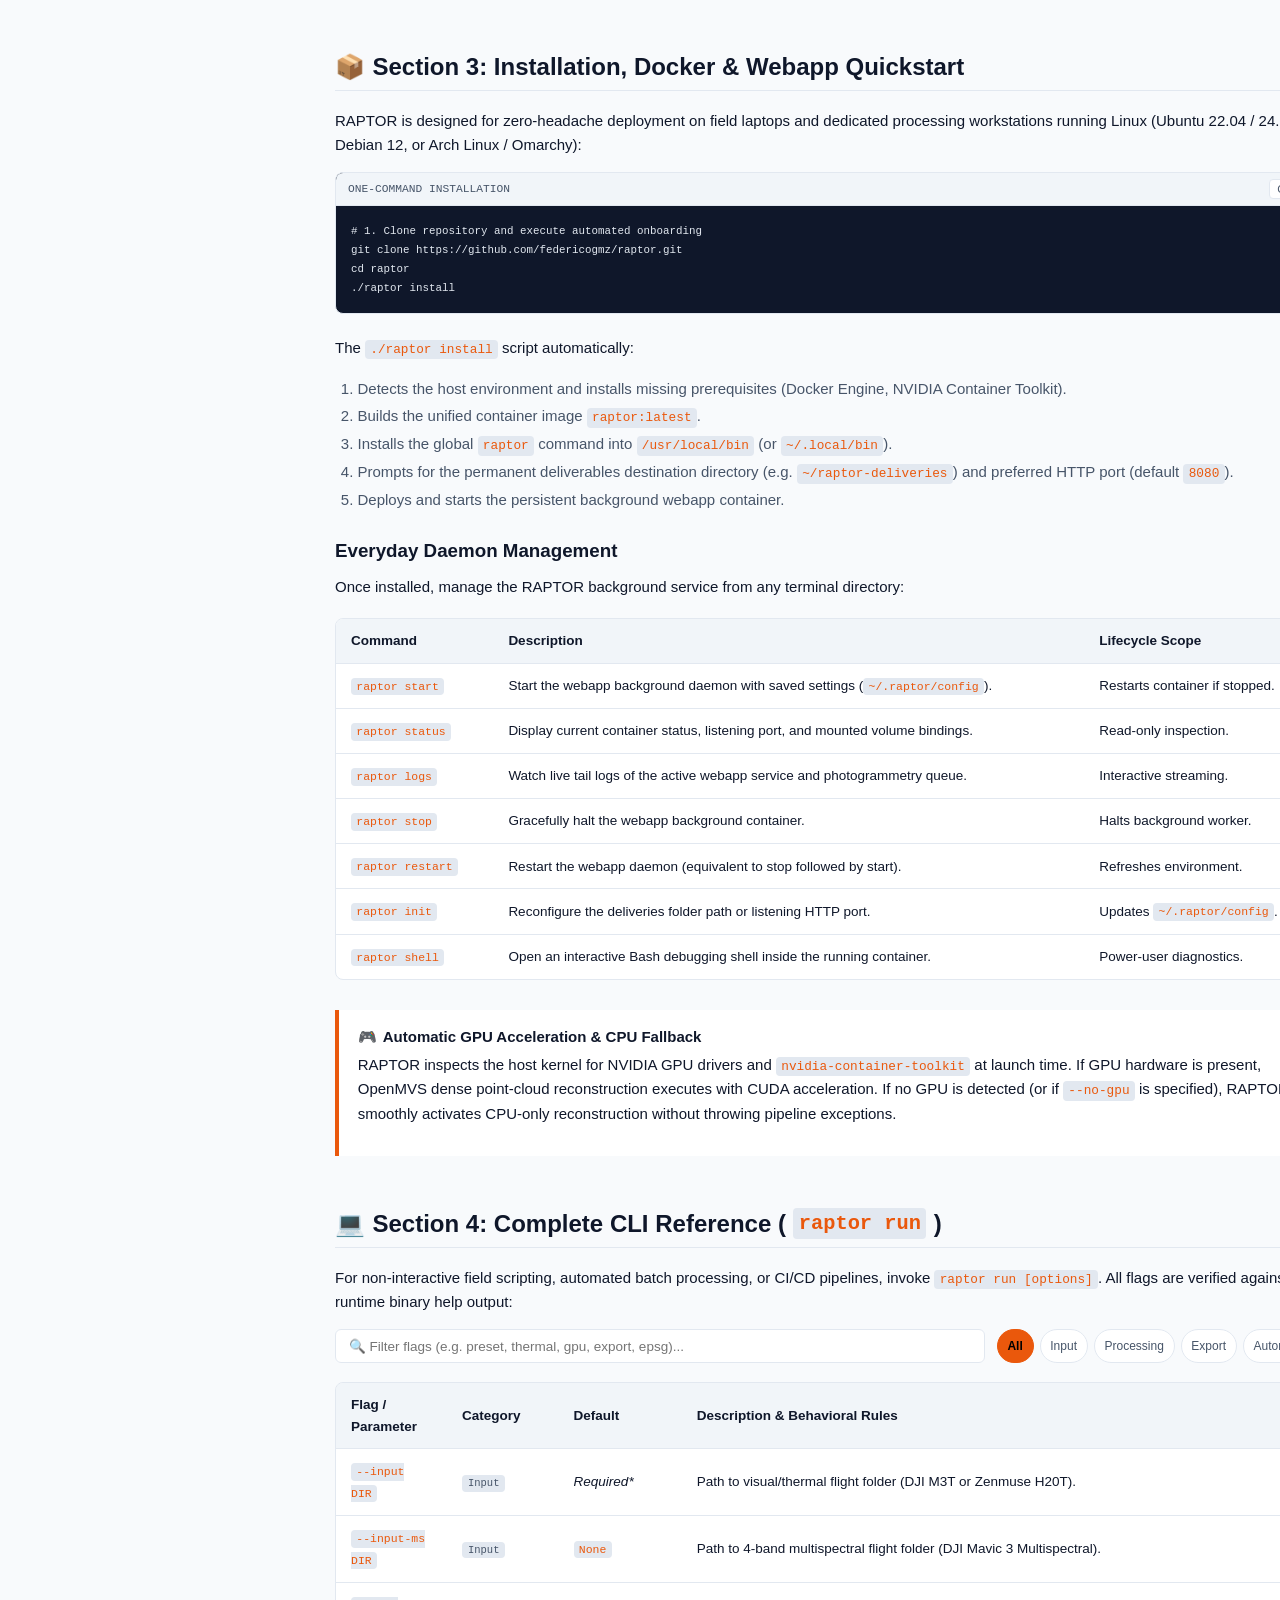
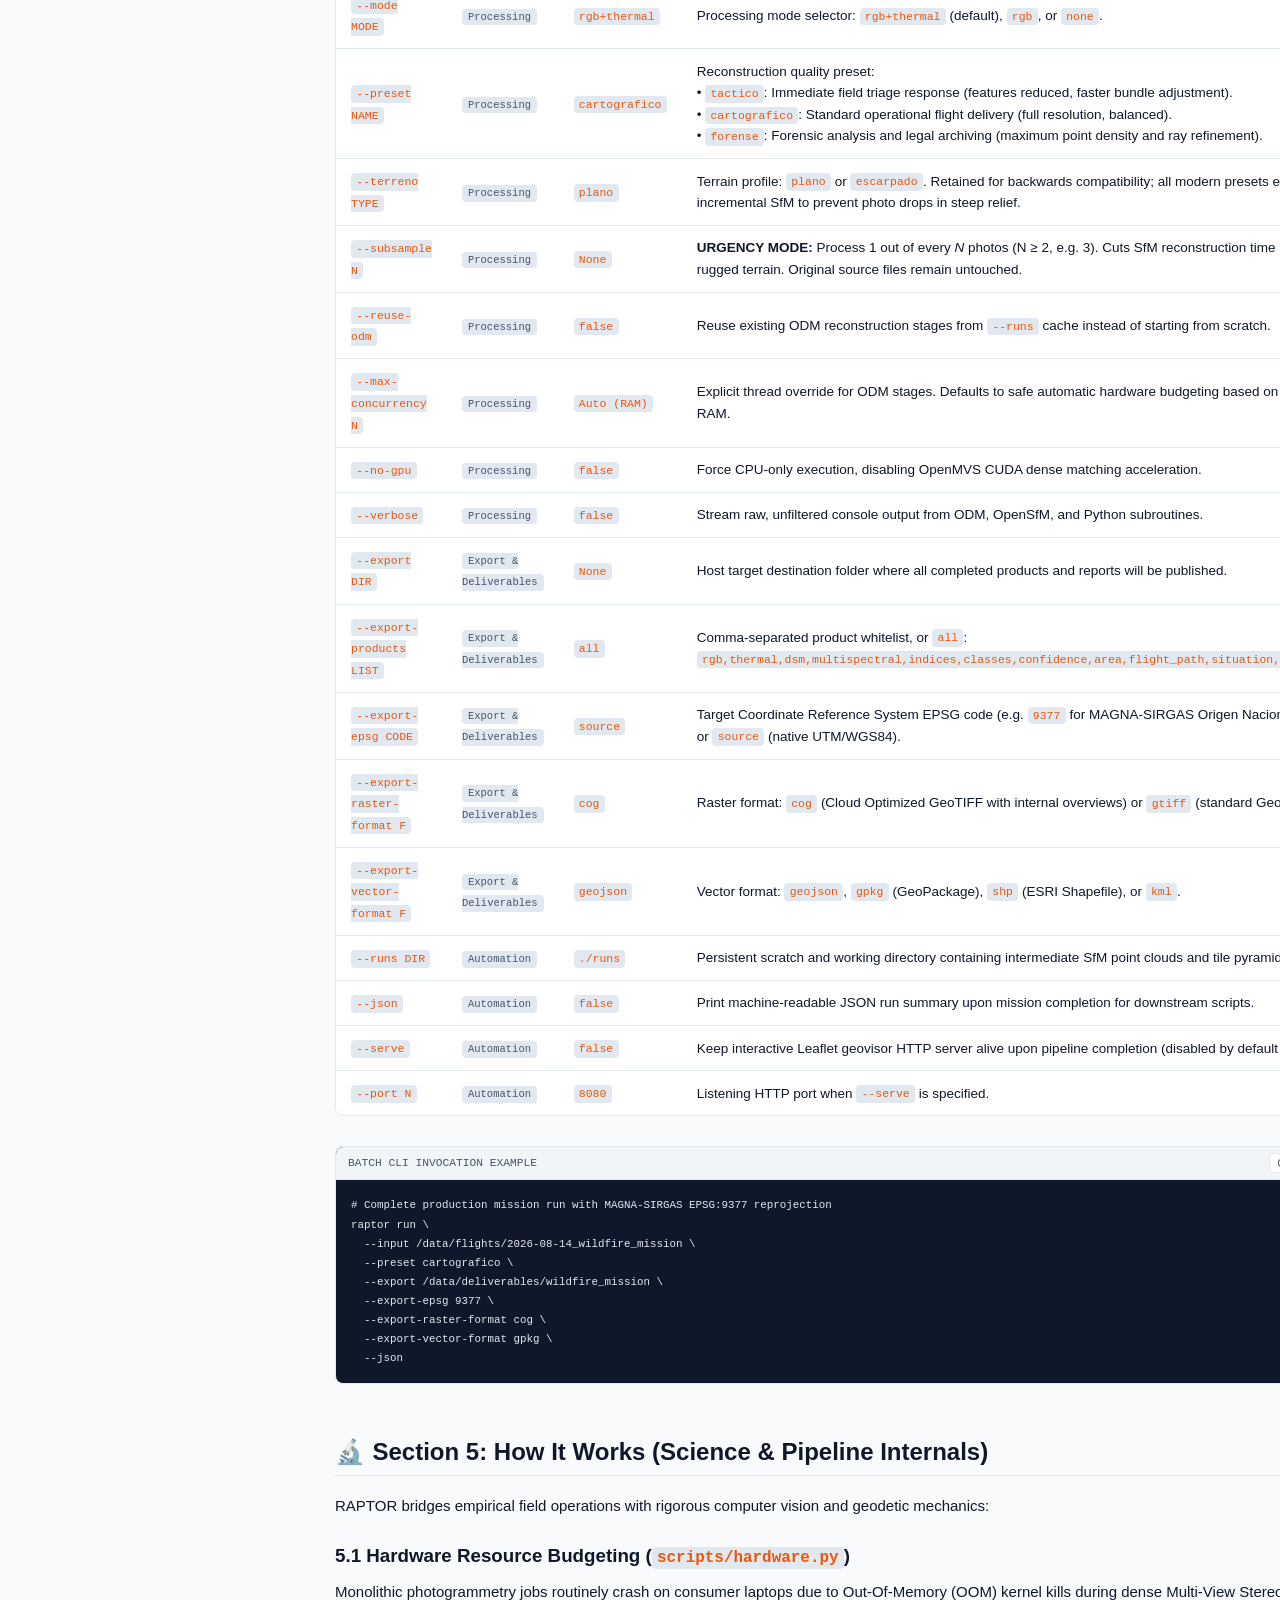
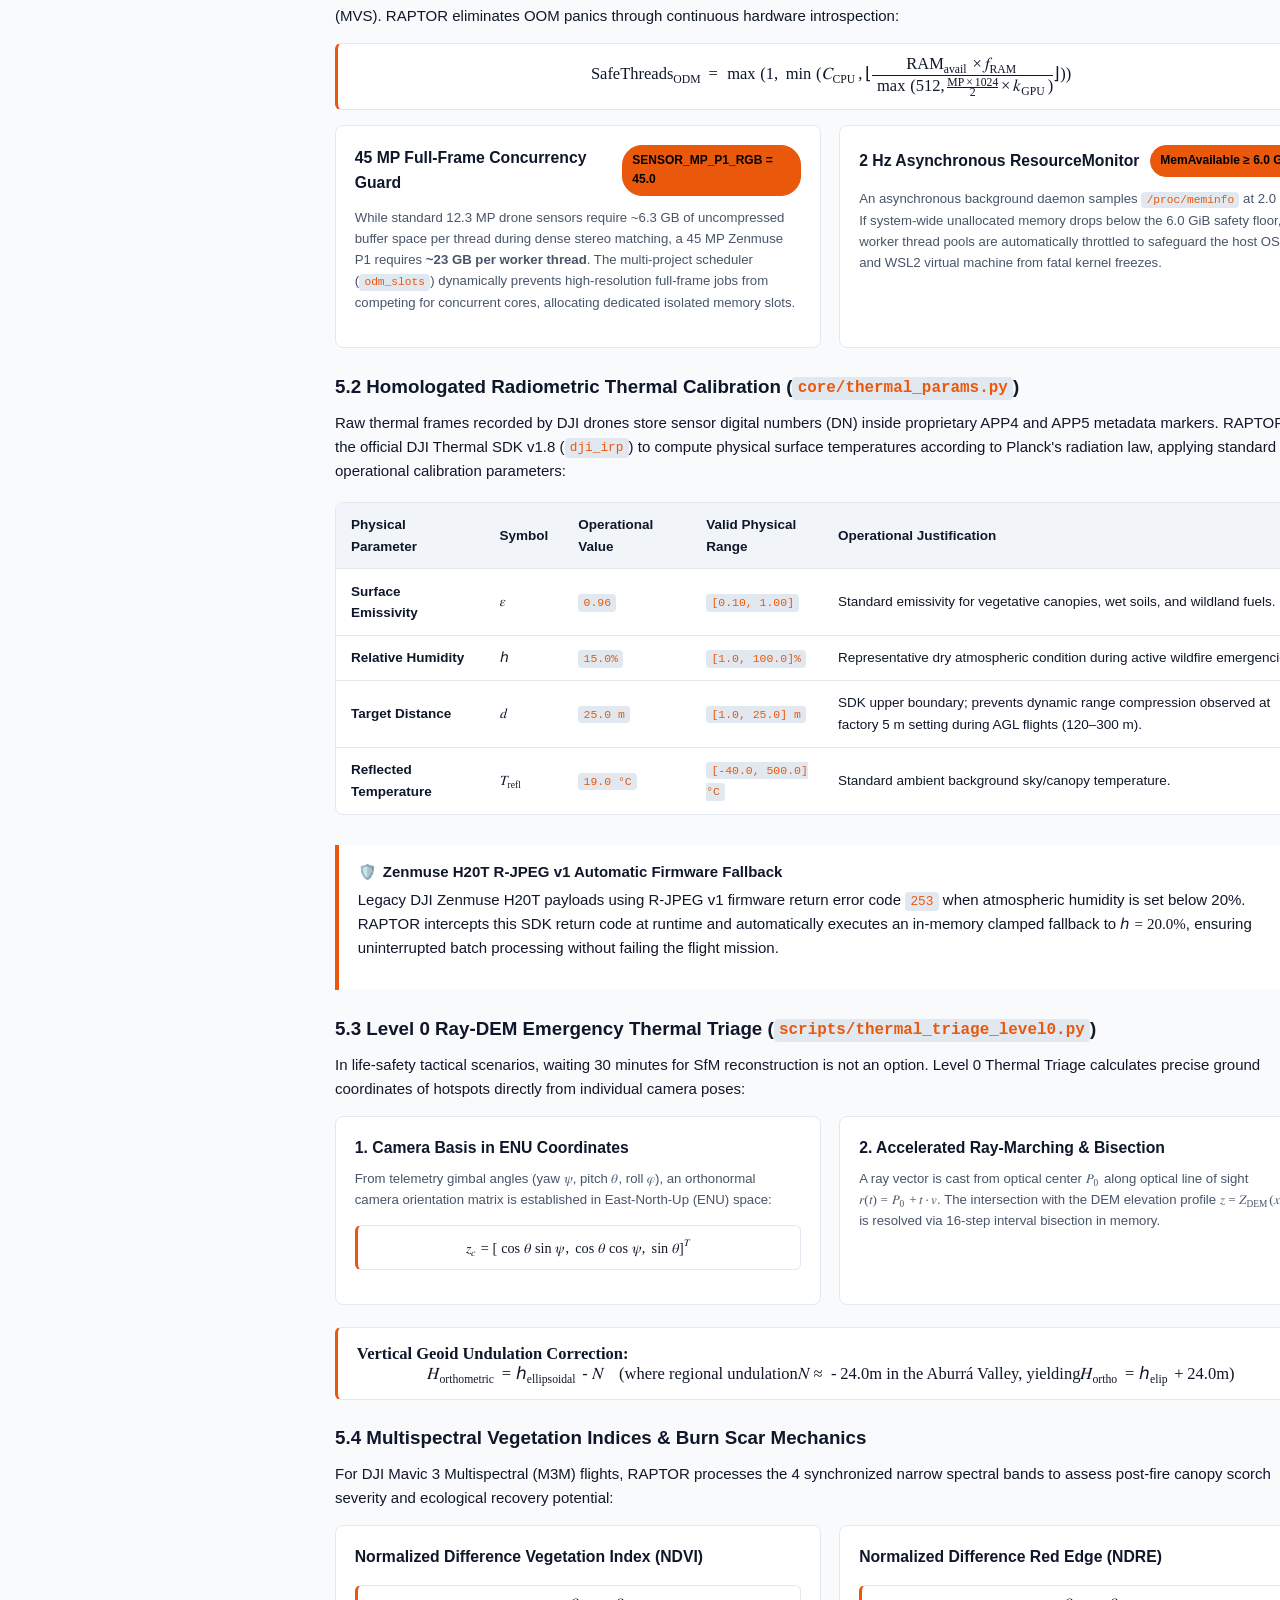
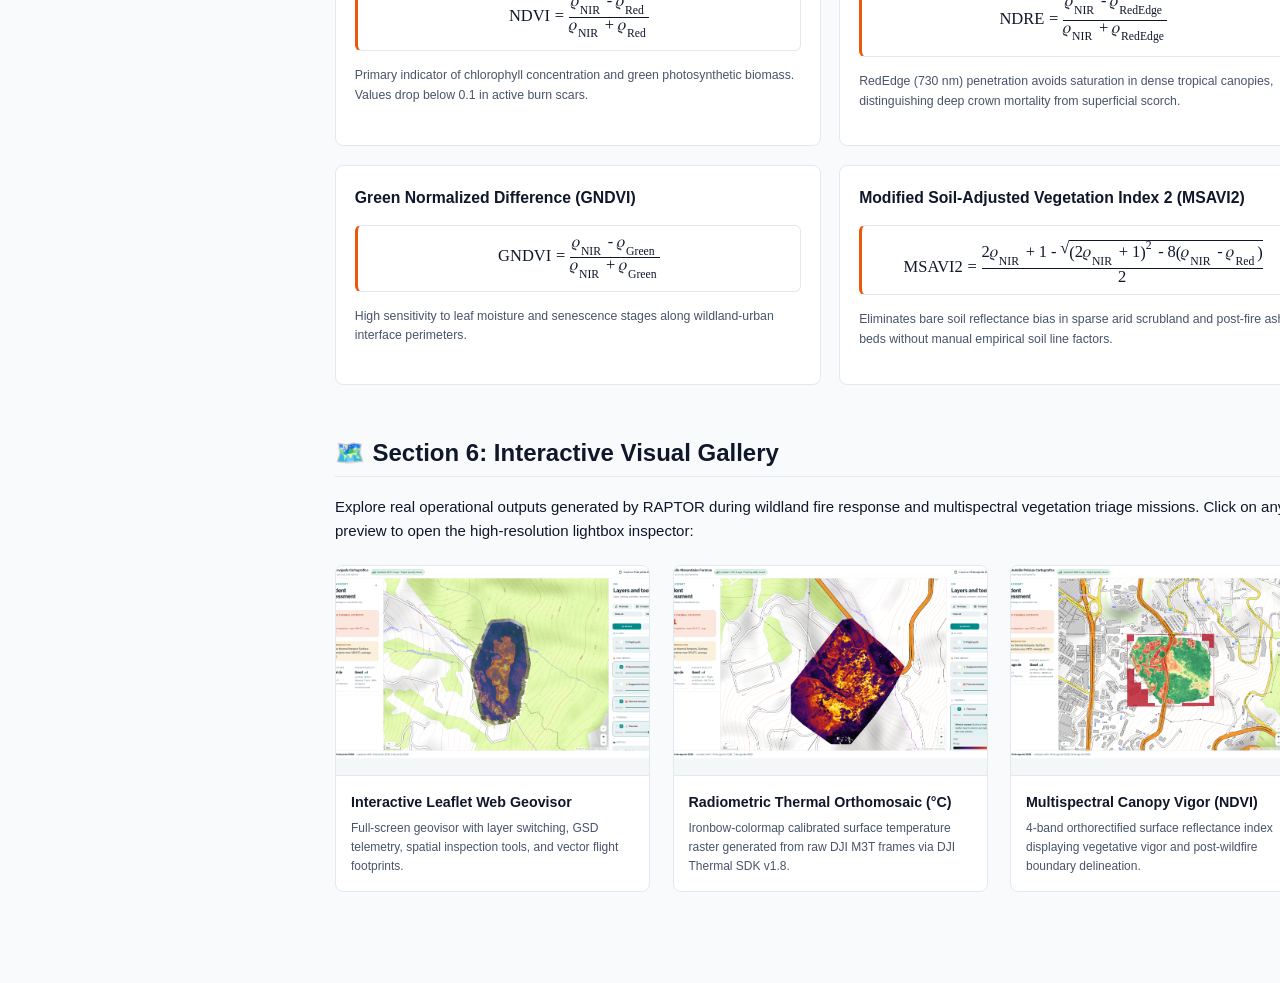
==== commit b403eca8: "docs(raptor): specify COG format and predictor types for all raster deliverables" ====
--- a/docs/index.html
+++ b/docs/index.html
@@ -754,45 +754,45 @@
           <tbody>
             <tr>
               <td><code>rgb</code></td>
-              <td>COG (Cloud Optimized GeoTIFF)</td>
+              <td>UInt8 COG (Cloud Optimized GeoTIFF)</td>
               <td>EPSG:9377 / EPSG:4326</td>
-              <td>Sub-centimeter true-color orthomosaic with overviews and Deflate compression.</td>
+              <td>Sub-centimeter true-color orthomosaic with embedded overviews and Deflate compression (<code>PREDICTOR=2</code>).</td>
             </tr>
             <tr>
               <td><code>thermal</code></td>
-              <td>Float32 GeoTIFF / COG</td>
+              <td>Float32 COG (Cloud Optimized GeoTIFF)</td>
               <td>EPSG:9377 / EPSG:4326</td>
-              <td>Calibrated surface temperature raster in degrees Celsius (&deg;C) from DJI Thermal SDK.</td>
+              <td>Calibrated surface temperature raster in degrees Celsius (&deg;C) from DJI Thermal SDK (<code>PREDICTOR=3</code>).</td>
             </tr>
             <tr>
               <td><code>dsm</code></td>
-              <td>Float32 GeoTIFF</td>
+              <td>Float32 COG (Cloud Optimized GeoTIFF)</td>
               <td>EPSG:9377 / EPSG:4326</td>
-              <td>Digital Surface Model representing true canopy and terrain elevation above sea level.</td>
+              <td>Digital Surface Model representing true canopy and terrain elevation above sea level (<code>PREDICTOR=3</code>).</td>
             </tr>
             <tr>
               <td><code>multispectral</code></td>
-              <td>Multi-band COG (4 bands)</td>
+              <td>Multi-band Float32 COG (4 bands)</td>
               <td>EPSG:9377 / EPSG:4326</td>
-              <td>Calibrated surface reflectance cube (Band 1: Green, 2: Red, 3: RedEdge, 4: NIR).</td>
+              <td>Calibrated surface reflectance cube (Band 1: Green, 2: Red, 3: RedEdge, 4: NIR) with embedded overviews.</td>
             </tr>
             <tr>
               <td><code>indices</code></td>
-              <td>Float32 GeoTIFF / XYZ Tiles</td>
+              <td>Float32 COG (Cloud Optimized GeoTIFF)</td>
               <td>EPSG:9377 / EPSG:4326</td>
-              <td>Canopy vigor index rasters: NDVI, GNDVI, NDRE, and MSAVI2 for burn severity analysis.</td>
+              <td>Canopy vigor index rasters: NDVI, GNDVI, NDRE, and MSAVI2 for burn severity analysis (<code>PREDICTOR=3</code>).</td>
             </tr>
             <tr>
               <td><code>classes</code></td>
-              <td>Byte GeoTIFF</td>
+              <td>Byte COG (Cloud Optimized GeoTIFF)</td>
               <td>EPSG:9377 / EPSG:4326</td>
-              <td>Categorical classification: active fire front, high heat, smoldering, healthy vegetation.</td>
+              <td>Discrete categorical classification rasters: active fire hotspots and classified vegetation index tiers (<code>PREDICTOR=2</code>, nearest-neighbor overviews).</td>
             </tr>
             <tr>
               <td><code>confidence</code></td>
-              <td>Float32 GeoTIFF</td>
+              <td>Byte COG (Cloud Optimized GeoTIFF)</td>
               <td>EPSG:9377 / EPSG:4326</td>
-              <td>Intersection confidence mask calculated from ray geometry and multi-view stereo overlap.</td>
+              <td>Combined RGB + thermal co-registration validity mask on the thermal grid (<code>PREDICTOR=2</code>).</td>
             </tr>
             <tr>
               <td><code>area</code></td>
@@ -802,8 +802,8 @@
             </tr>
             <tr>
               <td><code>flight_path</code></td>
-              <td>Vector GeoJSON</td>
-              <td>EPSG:4326</td>
+              <td>GeoJSON / GPKG / SHP / KML</td>
+              <td>EPSG:9377 / EPSG:4326</td>
               <td>UAV flight trajectory with 3D camera stations, gimbal attitudes (yaw/pitch/roll), and timestamps.</td>
             </tr>
             <tr>
@@ -814,9 +814,9 @@
             </tr>
             <tr>
               <td><code>pointclouds</code></td>
-              <td>COPC (<code>.copc.laz</code>) / LAS</td>
+              <td>COPC (<code>.copc.laz</code>)</td>
               <td>EPSG:9377 / UTM</td>
-              <td>Dense 3D point cloud with RGB and thermal colorization for volumetric 3D analysis.</td>
+              <td>Cloud-Optimized Point Clouds (RGB, thermal, multispectral, and D-band) for HTTP range streaming in Potree/QGIS.</td>
             </tr>
           </tbody>
         </table>
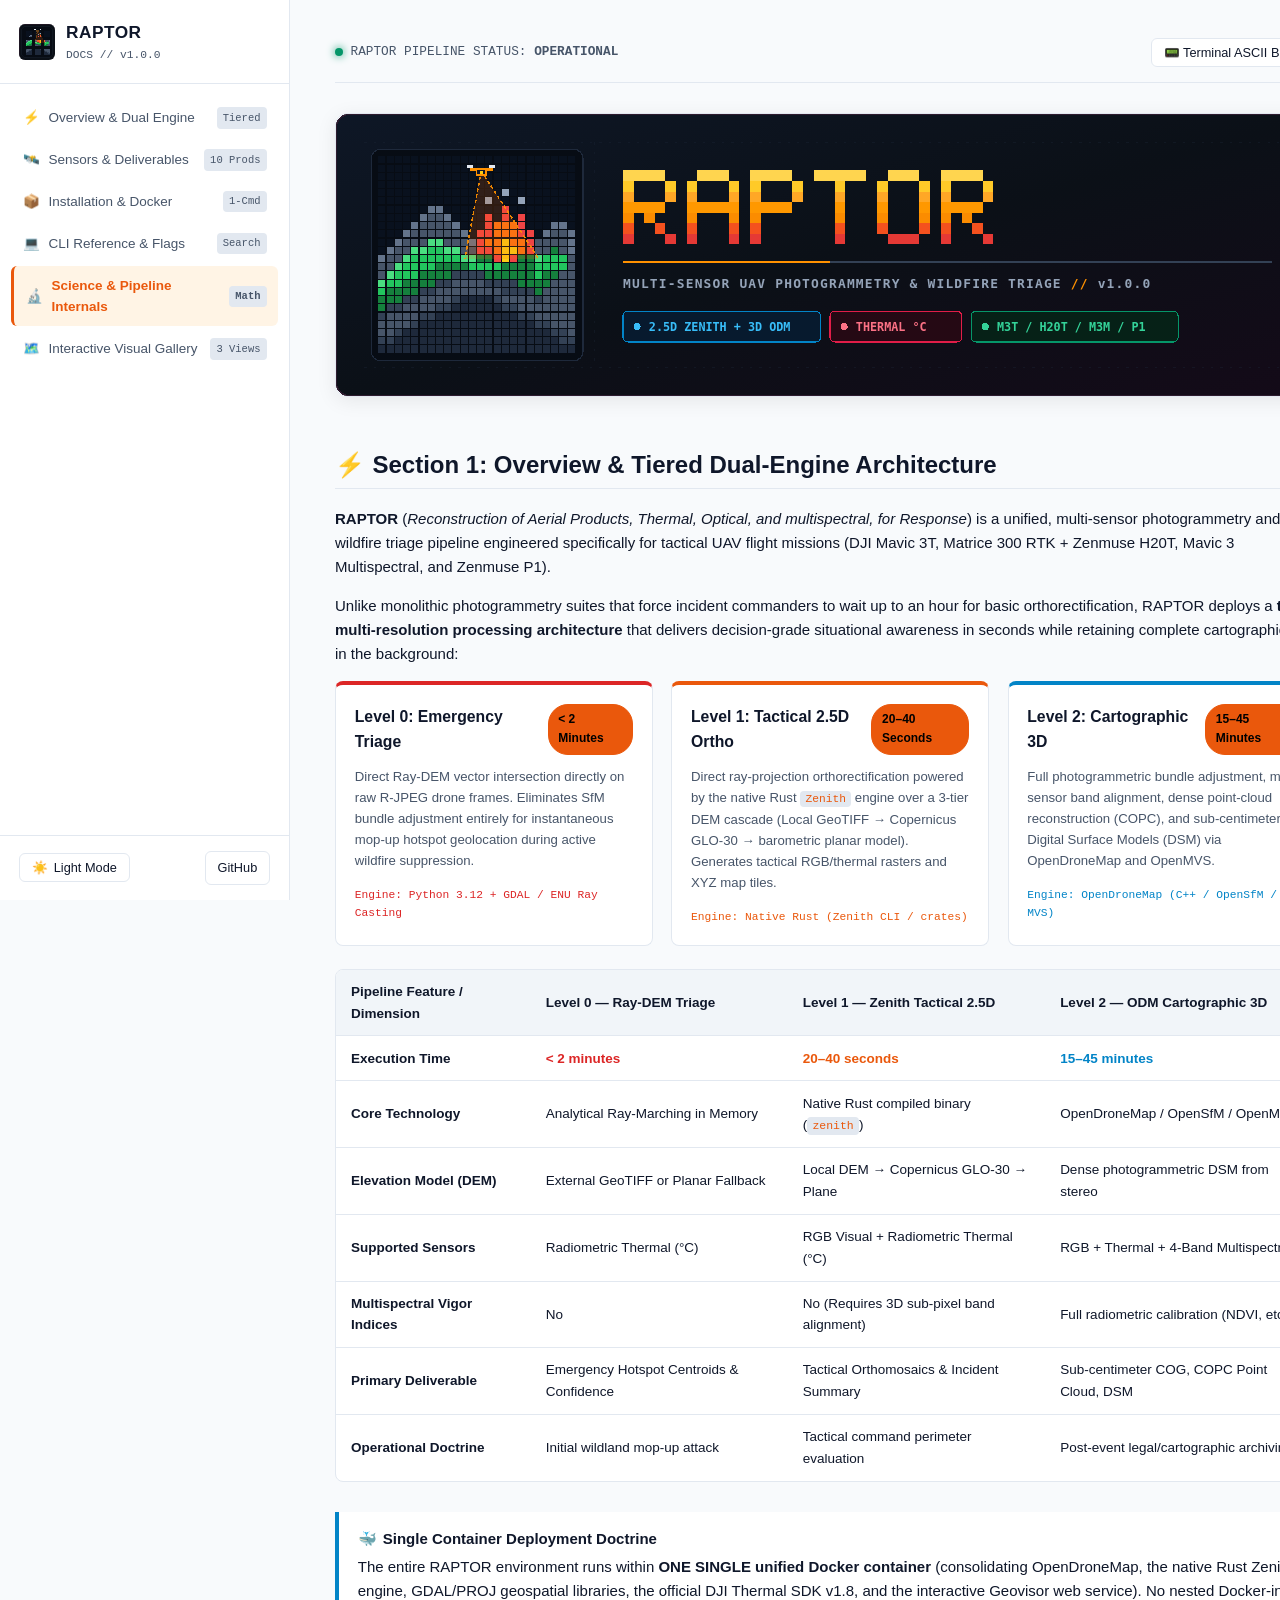
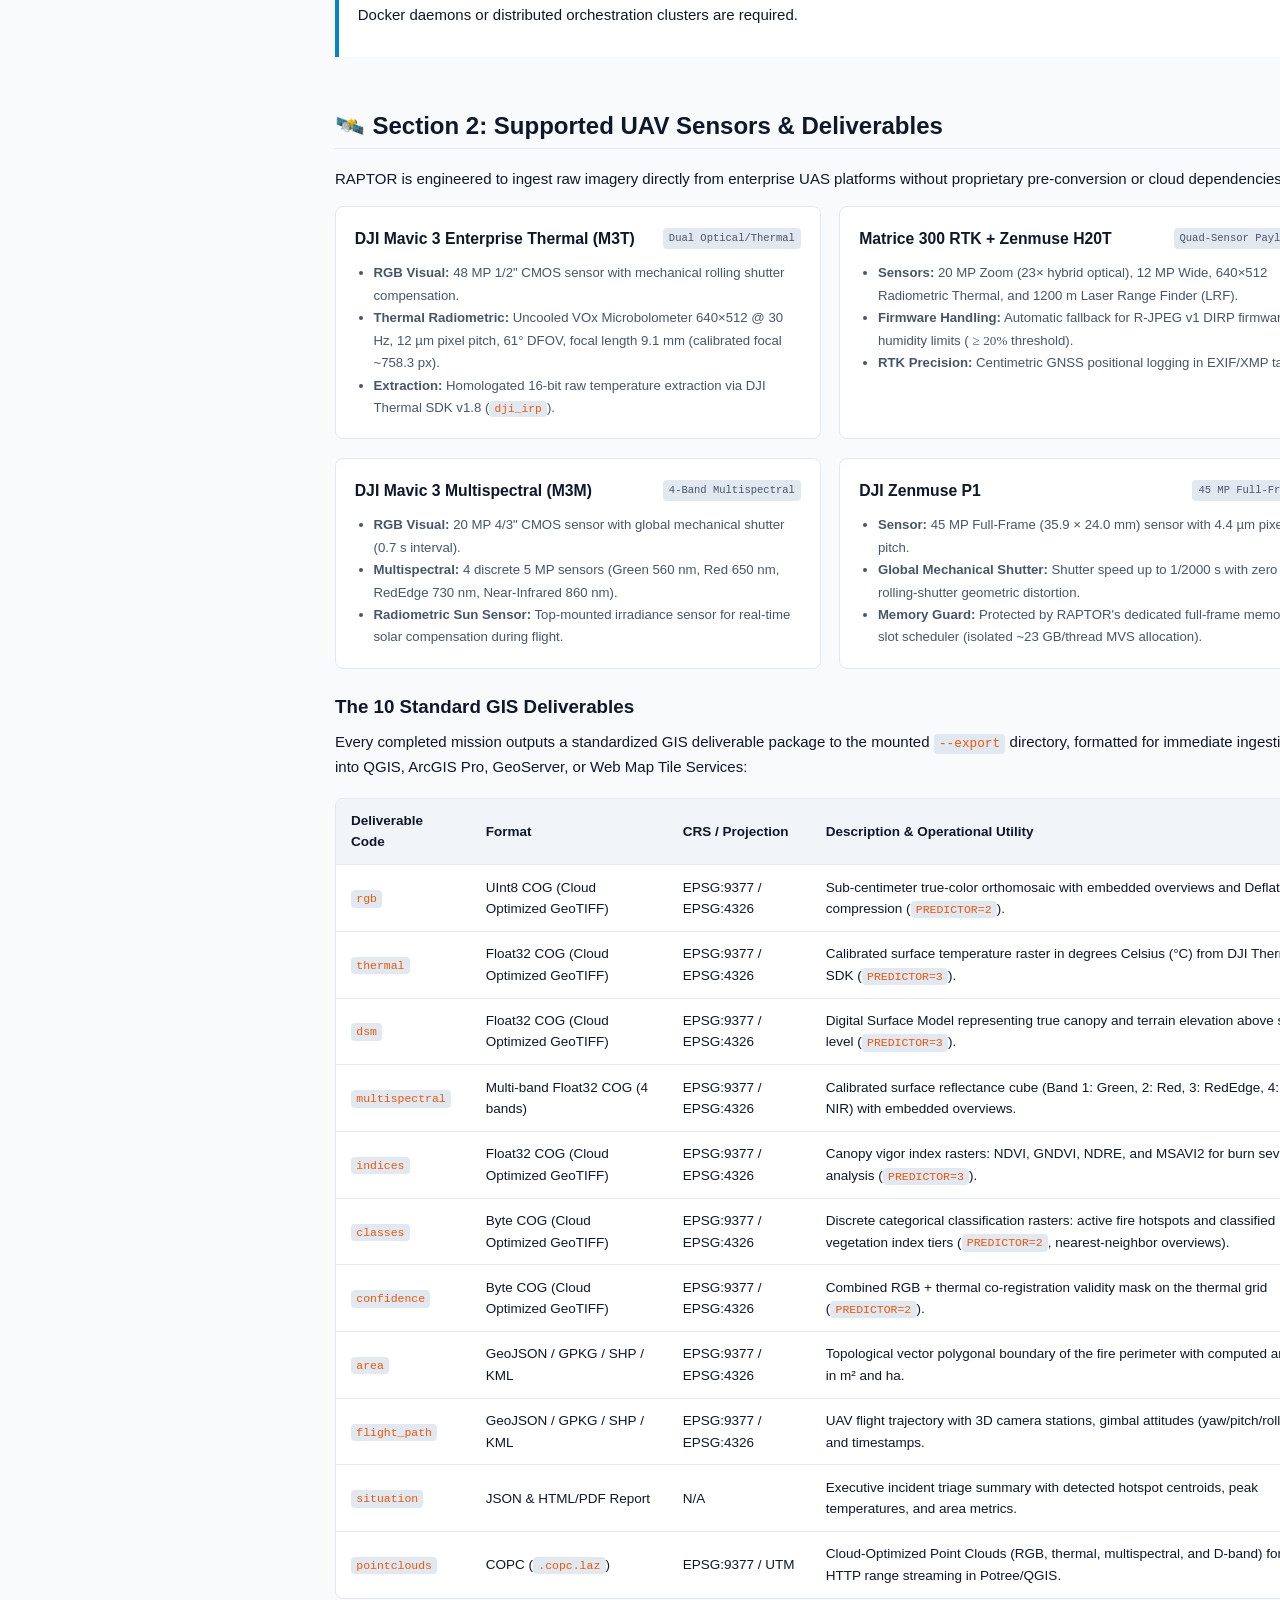
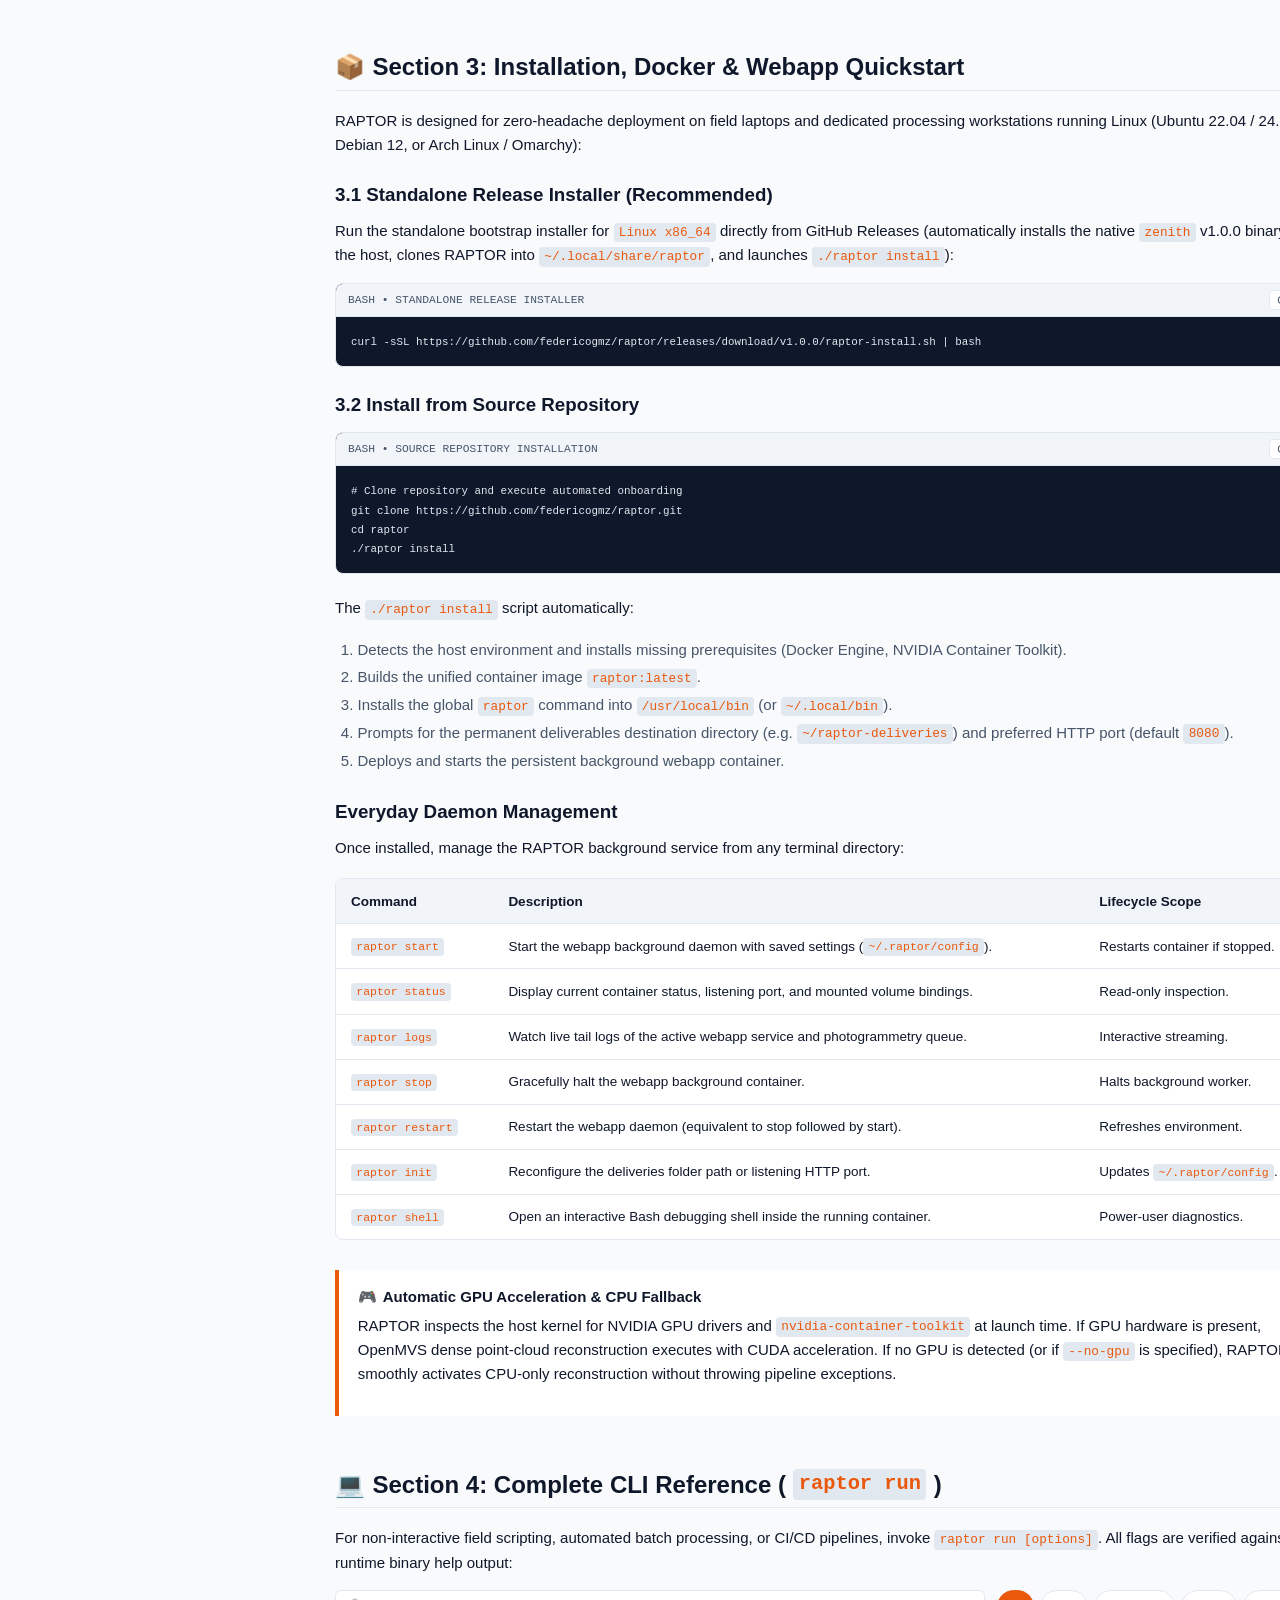
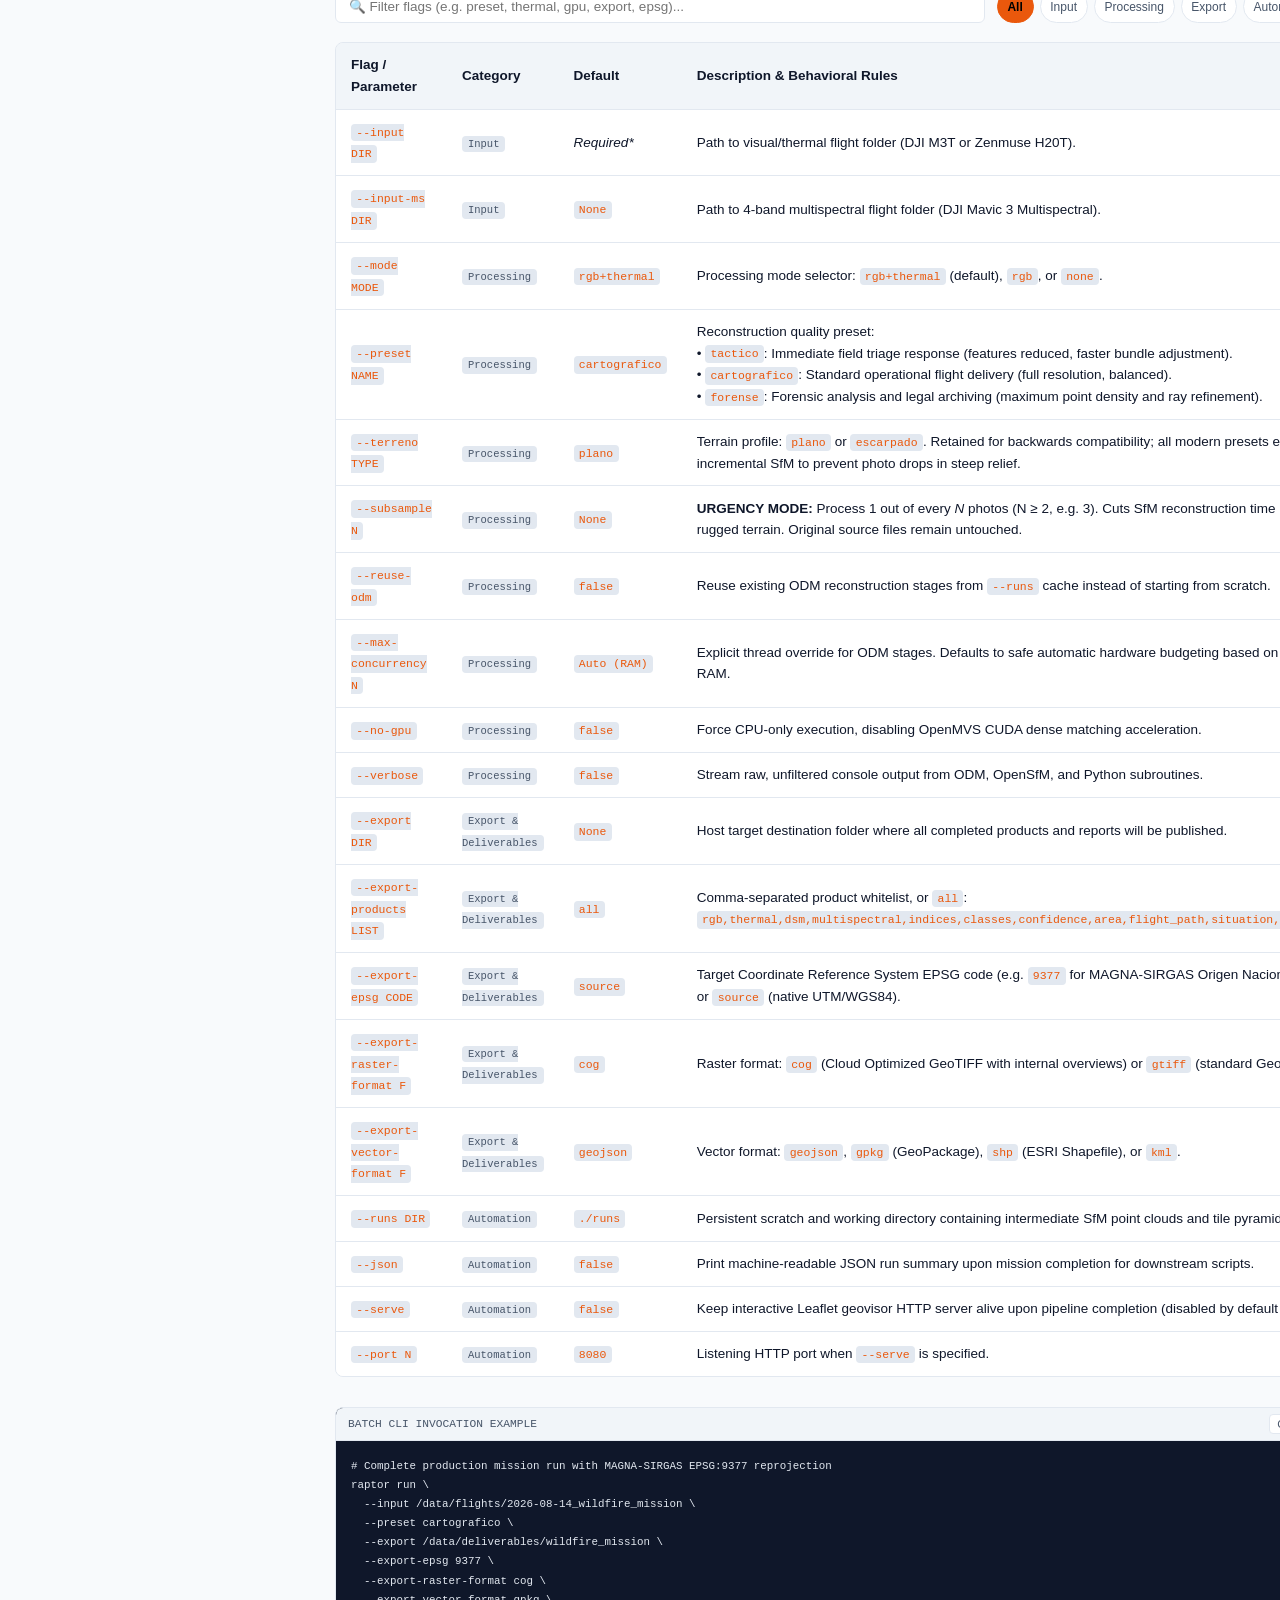
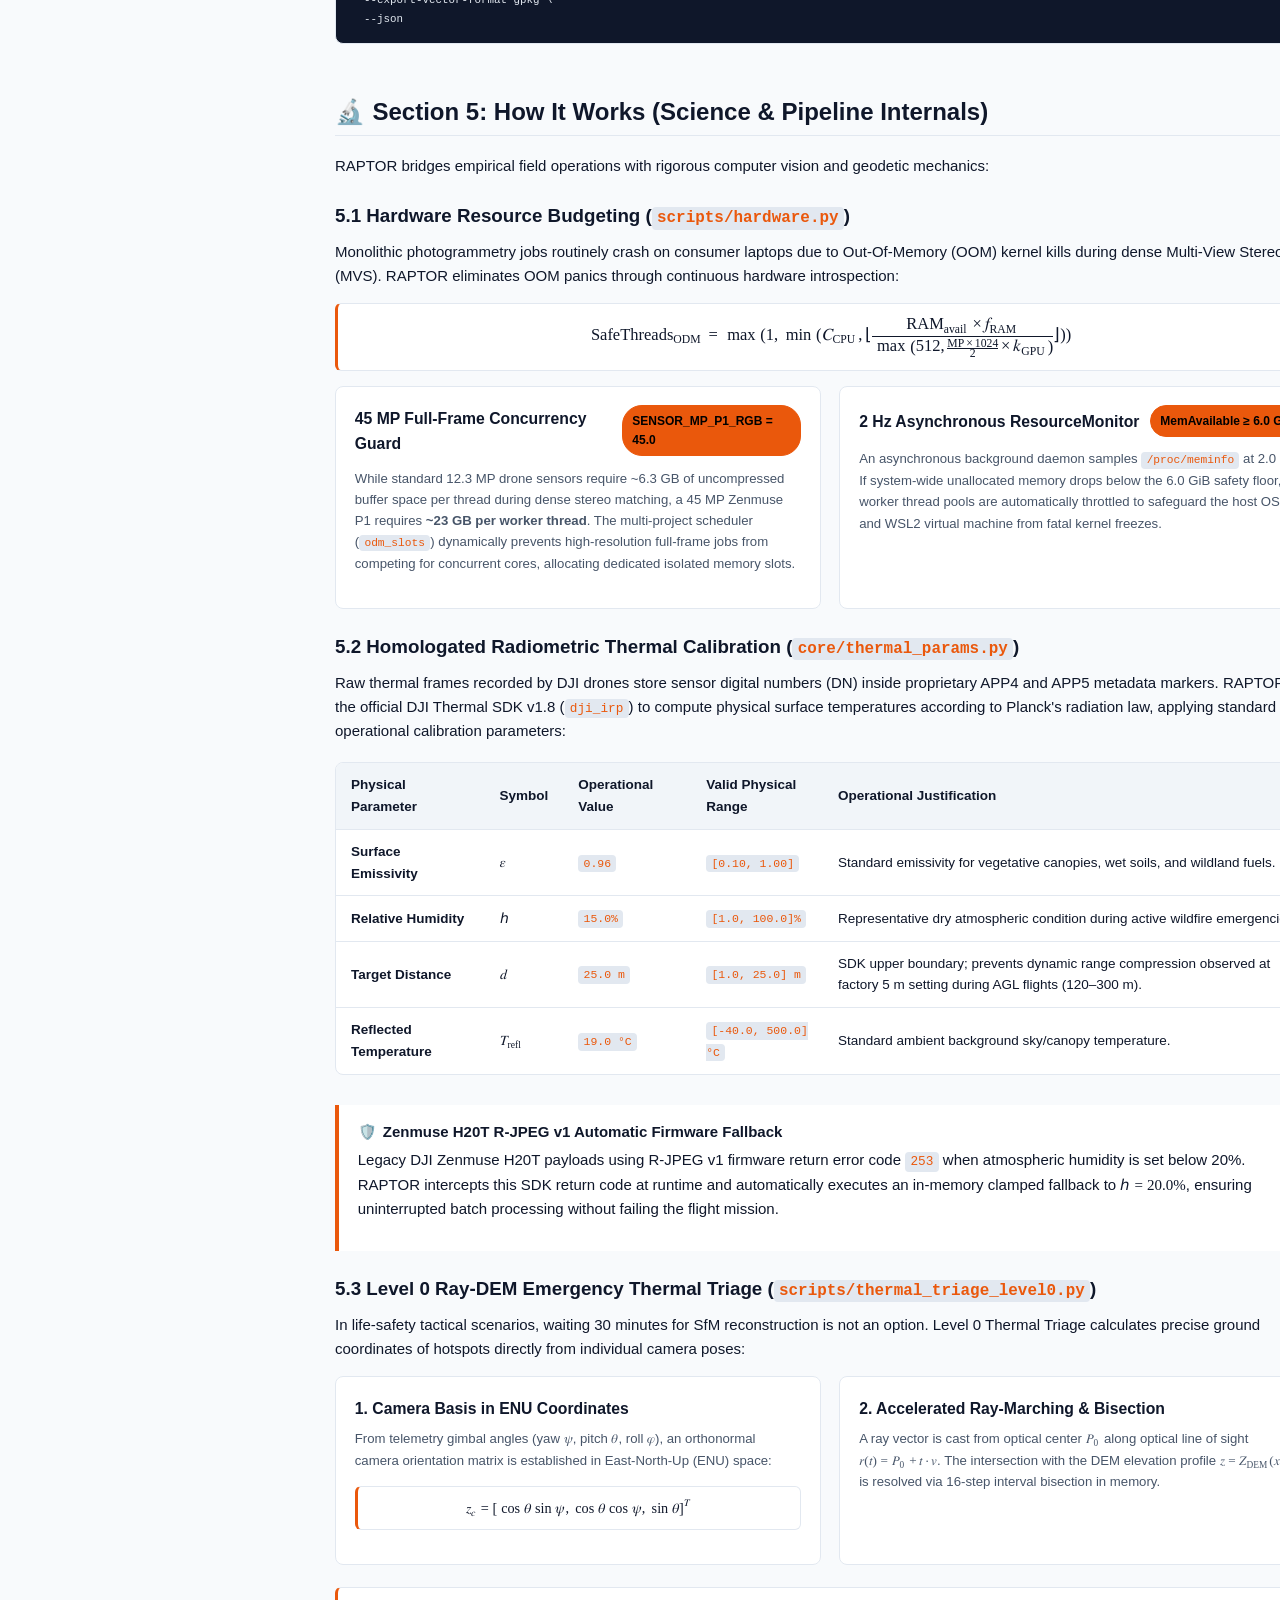
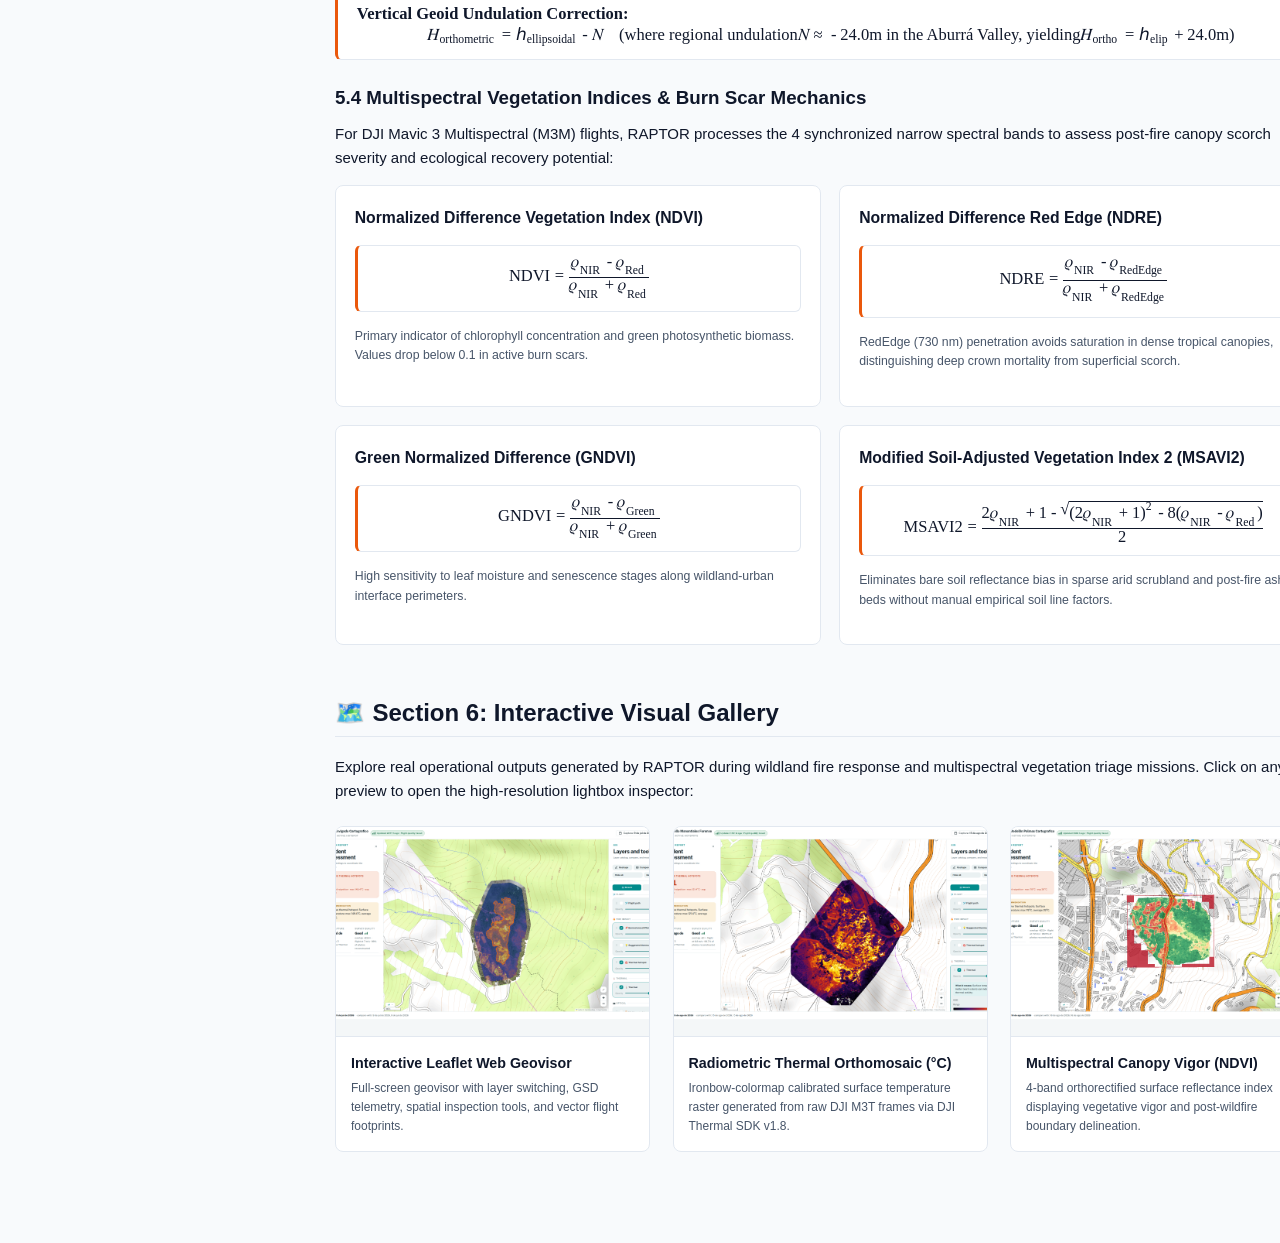
==== commit 80b66bc9: "feat(install): add standalone release installer raptor-install.sh and update docs" ====
--- a/docs/index.html
+++ b/docs/index.html
@@ -830,12 +830,26 @@
         RAPTOR is designed for zero-headache deployment on field laptops and dedicated processing workstations running Linux (Ubuntu 22.04 / 24.04, Debian 12, or Arch Linux / Omarchy):
       </p>
 
+      <h3>3.1 Standalone Release Installer (Recommended)</h3>
+      <p>
+        Run the standalone bootstrap installer for <code>Linux x86_64</code> directly from GitHub Releases (automatically installs the native <code>zenith</code> v1.0.0 binary on the host, clones RAPTOR into <code>~/.local/share/raptor</code>, and launches <code>./raptor install</code>):
+      </p>
+
       <div class="code-block">
         <div class="code-header">
-          <span>ONE-COMMAND INSTALLATION</span>
+          <span>BASH &bull; STANDALONE RELEASE INSTALLER</span>
           <button class="btn-copy" onclick="copyCode(this)">Copy</button>
         </div>
-        <pre><code># 1. Clone repository and execute automated onboarding
+        <pre><code>curl -sSL https://github.com/federicogmz/raptor/releases/download/v1.0.0/raptor-install.sh | bash</code></pre>
+      </div>
+
+      <h3>3.2 Install from Source Repository</h3>
+      <div class="code-block">
+        <div class="code-header">
+          <span>BASH &bull; SOURCE REPOSITORY INSTALLATION</span>
+          <button class="btn-copy" onclick="copyCode(this)">Copy</button>
+        </div>
+        <pre><code># Clone repository and execute automated onboarding
 git clone https://github.com/federicogmz/raptor.git
 cd raptor
 ./raptor install</code></pre>
